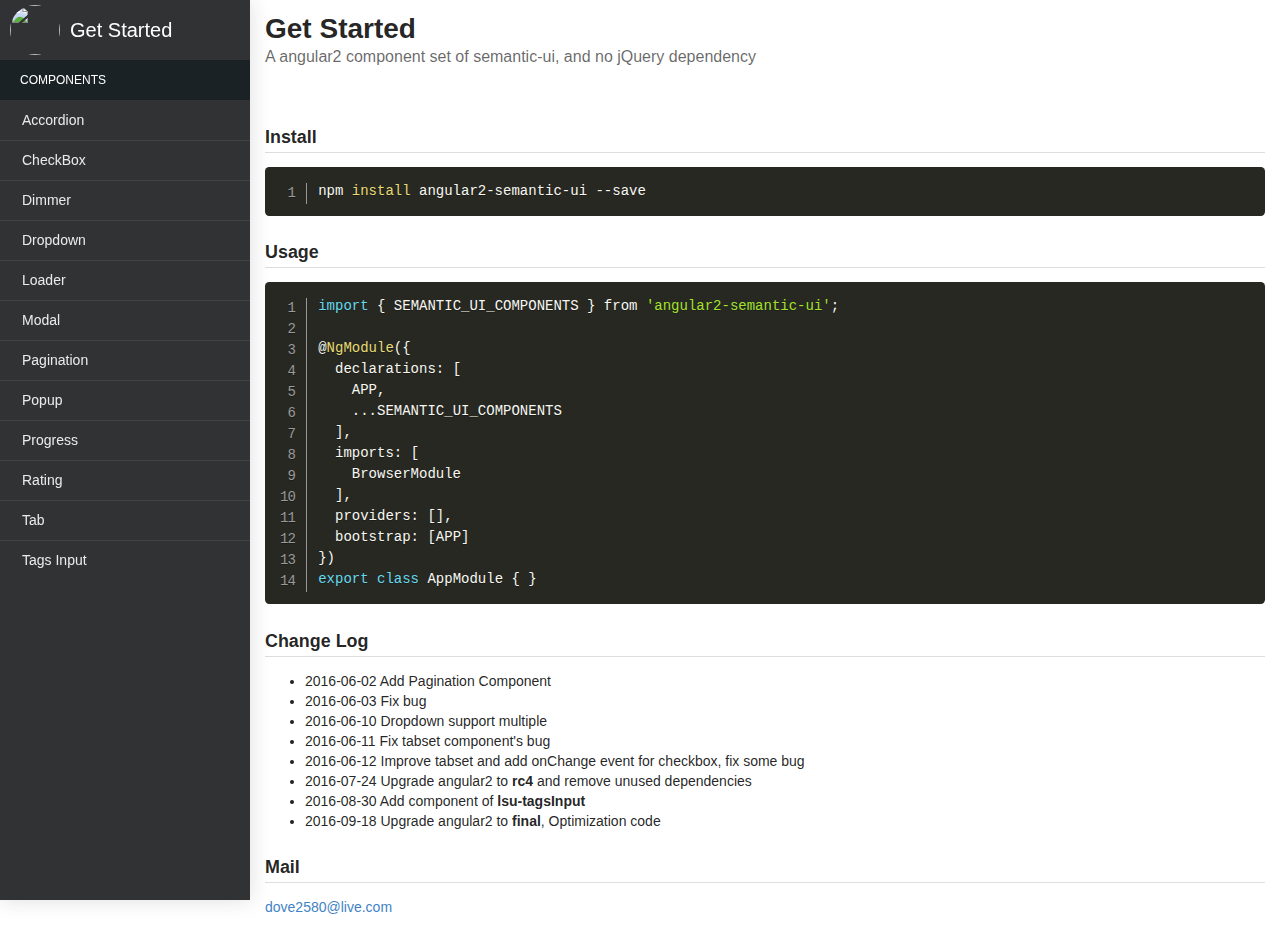
==== angular2-semantic-ui-demo/index.html @ 28d17dcb "improve" ====
<!DOCTYPE html>
<html>

<head>
  <title>Angular2 Semantic-ui Components Demo</title>
  <meta charset=UTF-8>
  <meta name=viewport content="width=device-width,initial-scale=1">
  <base href="/angular2-semantic-ui-demo/">
  <link href="/stylesheets/vendor.css" rel="stylesheet">
</head>

<body>
  <lsu-demo>
    <div class="ui segment" style=height:100%>
      <div class="ui active inverted dimmer">
        <div class="ui text large loader">Loading</div>
      </div>
    </div>
  </lsu-demo>
  <script type="text/javascript" src="/javascripts/polyfills.js"></script>
  <script type="text/javascript" src="/javascripts/vendor.js"></script>
  <script type="text/javascript" src="/javascripts/app.js"></script>
</body>

</html>
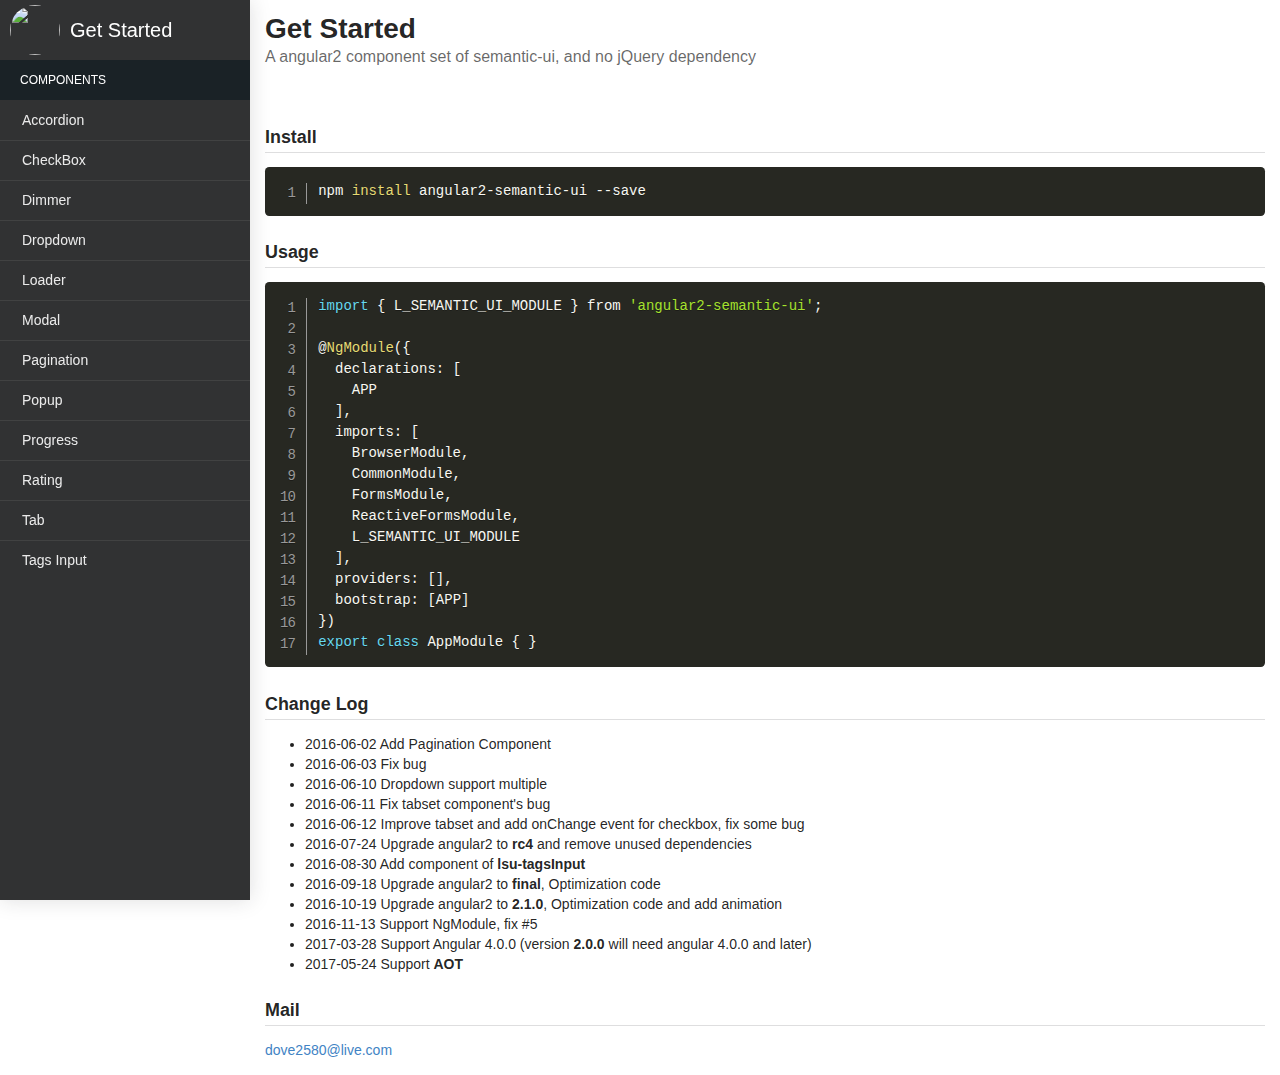
==== commit 39a7b1b1: "Improve blog site" ====
--- a/angular2-semantic-ui-demo/index.html
+++ b/angular2-semantic-ui-demo/index.html
@@ -6,7 +6,7 @@
   <meta charset=UTF-8>
   <meta name=viewport content="width=device-width,initial-scale=1">
   <base href="/angular2-semantic-ui-demo/">
-  <link href="/stylesheets/vendor.css" rel="stylesheet">
+  <link href="vendor.df4ca7ea40d51f47fa9c.css" rel="stylesheet">
 </head>
 
 <body>
@@ -17,9 +17,9 @@
       </div>
     </div>
   </lsu-demo>
-  <script type="text/javascript" src="/javascripts/polyfills.js"></script>
-  <script type="text/javascript" src="/javascripts/vendor.js"></script>
-  <script type="text/javascript" src="/javascripts/app.js"></script>
+  <script type="text/javascript" src="polyfills.df4ca7ea40d51f47fa9c.js"></script>
+  <script type="text/javascript" src="vendor.df4ca7ea40d51f47fa9c.js"></script>
+  <script type="text/javascript" src="app.c2a97d720e5f9ba59593.js"></script>
 </body>
 
 </html>--- a/angular2-semantic-ui-demo/vendor.df4ca7ea40d51f47fa9c.css
+++ b/angular2-semantic-ui-demo/vendor.df4ca7ea40d51f47fa9c.css
@@ -0,0 +1,180 @@
+ /*
+ * # Semantic UI - 2.1.7
+ * https://github.com/Semantic-Org/Semantic-UI
+ * http://www.semantic-ui.com/
+ *
+ * Copyright 2014 Contributors
+ * Released under the MIT license
+ * http://opensource.org/licenses/MIT
+ *
+ */
+*,:after,:before{box-sizing:inherit}html{box-sizing:border-box;font-family:sans-serif;-ms-text-size-adjust:100%;-webkit-text-size-adjust:100%;font-size:14px}input[type=text],input[type=email],input[type=search],input[type=password]{-webkit-appearance:none;-moz-appearance:none}article,aside,details,figcaption,figure,footer,header,hgroup,main,nav,section,summary{display:block}audio,canvas,progress,video{display:inline-block;vertical-align:baseline}audio:not([controls]){display:none;height:0}[hidden],template{display:none}a{background:0 0;color:#4183c4;text-decoration:none}a:active,a:hover{outline:0}abbr[title]{border-bottom:1px dotted}b,optgroup,strong{font-weight:700}dfn{font-style:italic}mark{background:#ff0;color:#000}small{font-size:80%}sub,sup{font-size:75%;line-height:0;position:relative;vertical-align:baseline}sup{top:-.5em}sub{bottom:-.25em}img{border:0}svg:not(:root){overflow:hidden}figure{margin:1em 40px}hr{box-sizing:content-box;height:0}pre,textarea{overflow:auto}code,kbd,pre,samp{font-family:monospace,monospace;font-size:1em}button,input,optgroup,select,textarea{color:inherit;font:inherit;margin:0}button{overflow:visible}button,select{text-transform:none}button,html input[type=button],input[type=reset],input[type=submit]{-webkit-appearance:button;cursor:pointer}button[disabled],html input[disabled]{cursor:default}button::-moz-focus-inner,input::-moz-focus-inner{border:0;padding:0}input{line-height:normal}input[type=checkbox],input[type=radio]{box-sizing:border-box;padding:0}input[type=number]::-webkit-inner-spin-button,input[type=number]::-webkit-outer-spin-button{height:auto}input[type=search]{-webkit-appearance:textfield;box-sizing:content-box}input[type=search]::-webkit-search-cancel-button,input[type=search]::-webkit-search-decoration{-webkit-appearance:none}fieldset{border:1px solid silver;margin:0 2px;padding:.35em .625em .75em}legend{border:0;padding:0}table{border-collapse:collapse;border-spacing:0}td,th{padding:0}body,html{height:100%}body{margin:0;padding:0;overflow-x:hidden;min-width:320px;background:#fff;font-family:Lato,'Helvetica Neue',Arial,Helvetica,sans-serif;font-size:14px;line-height:1.4285em;color:rgba(0,0,0,.87);font-smoothing:antialiased}h1,h2,h3,h4,h5{font-family:Lato,'Helvetica Neue',Arial,Helvetica,sans-serif;line-height:1.2857em;margin:calc(2rem - .14285em) 0 1rem;font-weight:700;padding:0}h1{min-height:1rem;font-size:2rem}h2{font-size:1.714rem}h3{font-size:1.28rem}h4{font-size:1.071rem}h5{font-size:1rem}h1:first-child,h2:first-child,h3:first-child,h4:first-child,h5:first-child,p:first-child{margin-top:0}h1:last-child,h2:last-child,h3:last-child,h4:last-child,h5:last-child,p:last-child{margin-bottom:0}p{margin:0 0 1em;line-height:1.4285em}a:hover{color:#1e70bf;text-decoration:none}::-webkit-selection{background-color:#cce2ff;color:rgba(0,0,0,.87)}::-moz-selection{background-color:#cce2ff;color:rgba(0,0,0,.87)}::selection{background-color:#cce2ff;color:rgba(0,0,0,.87)}input::-webkit-selection,textarea::-webkit-selection{background-color:rgba(100,100,100,.4);color:rgba(0,0,0,.87)}input::-moz-selection,textarea::-moz-selection{background-color:rgba(100,100,100,.4);color:rgba(0,0,0,.87)}input::selection,textarea::selection{background-color:rgba(100,100,100,.4);color:rgba(0,0,0,.87)}.ui.button{cursor:pointer;display:inline-block;min-height:1em;outline:0;border:none;vertical-align:baseline;background:#e0e1e2;color:rgba(0,0,0,.6);font-family:Lato,'Helvetica Neue',Arial,Helvetica,sans-serif;margin:0 .25em 0 0;padding:.78571429em 1.5em;text-transform:none;text-shadow:none;font-weight:700;line-height:1em;font-style:normal;text-align:center;text-decoration:none;border-radius:.28571429rem;box-shadow:0 0 0 1px transparent inset,0 0 0 0 rgba(34,36,38,.15) inset;-webkit-user-select:none;-moz-user-select:none;-ms-user-select:none;user-select:none;-webkit-transition:opacity .1s ease,background-color .1s ease,color .1s ease,box-shadow .1s ease,background .1s ease;transition:opacity .1s ease,background-color .1s ease,color .1s ease,box-shadow .1s ease,background .1s ease;will-change:'';-webkit-tap-highlight-color:transparent}.ui.button:hover{background-color:#cacbcd;background-image:none;box-shadow:0 0 0 1px transparent inset,0 0 0 0 rgba(34,36,38,.15) inset;color:rgba(0,0,0,.8)}.ui.button:hover .icon{opacity:.85}.ui.button:focus{background-color:#cacbcd;color:rgba(0,0,0,.8);background-image:''!important;box-shadow:''!important}.ui.button:focus .icon{opacity:.85}.ui.active.button:active,.ui.button:active{background-color:#babbbc;background-image:'';color:rgba(0,0,0,.9);box-shadow:0 0 0 1px transparent inset,none}.ui.active.button{background-color:#c0c1c2;background-image:none;box-shadow:0 0 0 1px transparent inset;color:rgba(0,0,0,.95)}.ui.active.button:hover{background-color:#c0c1c2;background-image:none;color:rgba(0,0,0,.95)}.ui.active.button:active{background-color:#c0c1c2;background-image:none}.ui.loading.loading.loading.loading.loading.loading.button{position:relative;cursor:default;text-shadow:none!important;color:transparent!important;opacity:1;pointer-events:auto;-webkit-transition:all 0s linear,opacity .1s ease;transition:all 0s linear,opacity .1s ease}.ui.loading.button:before{position:absolute;content:'';top:50%;left:50%;margin:-.64285714em 0 0 -.64285714em;width:1.28571429em;height:1.28571429em;border-radius:500rem;border:.2em solid rgba(0,0,0,.15)}.ui.loading.button:after{position:absolute;content:'';top:50%;left:50%;margin:-.64285714em 0 0 -.64285714em;width:1.28571429em;height:1.28571429em;-webkit-animation:button-spin .6s linear;animation:button-spin .6s linear;-webkit-animation-iteration-count:infinite;animation-iteration-count:infinite;border-radius:500rem;border-color:#fff transparent transparent;border-style:solid;border-width:.2em;box-shadow:0 0 0 1px transparent}.ui.labeled.icon.loading.button .icon{background-color:transparent;box-shadow:none}@-webkit-keyframes button-spin{from{-webkit-transform:rotate(0);transform:rotate(0)}to{-webkit-transform:rotate(360deg);transform:rotate(360deg)}}@keyframes button-spin{from{-webkit-transform:rotate(0);transform:rotate(0)}to{-webkit-transform:rotate(360deg);transform:rotate(360deg)}}.ui.basic.loading.button:not(.inverted):before{border-color:rgba(0,0,0,.1)}.ui.basic.loading.button:not(.inverted):after{border-top-color:#767676}.ui.button:disabled,.ui.buttons .disabled.button,.ui.disabled.active.button,.ui.disabled.button,.ui.disabled.button:hover{cursor:default;opacity:.45!important;background-image:none!important;box-shadow:none!important;pointer-events:none}.ui.basic.buttons .ui.disabled.button{border-color:rgba(34,36,38,.5)}.ui.animated.button{position:relative;overflow:hidden;padding-right:0!important;vertical-align:middle;z-index:1}.ui.animated.button .content{will-change:transform,opacity}.ui.animated.button .visible.content{position:relative;margin-right:1.5em;left:auto;right:0}.ui.animated.button .hidden.content{position:absolute;width:100%;top:50%;left:auto;right:-100%;margin-top:-.5em}.ui.animated.button .hidden.content,.ui.animated.button .visible.content{-webkit-transition:right .3s ease 0s;transition:right .3s ease 0s}.ui.animated.button:focus .visible.content,.ui.animated.button:hover .visible.content{left:auto;right:200%}.ui.animated.button:focus .hidden.content,.ui.animated.button:hover .hidden.content{left:auto;right:0}.ui.vertical.animated.button .hidden.content,.ui.vertical.animated.button .visible.content{-webkit-transition:top .3s ease,-webkit-transform .3s ease;transition:top .3s ease,transform .3s ease}.ui.vertical.animated.button .visible.content{-webkit-transform:translateY(0);-ms-transform:translateY(0);transform:translateY(0);right:auto}.ui.vertical.animated.button .hidden.content{top:-50%;left:0;right:auto}.ui.vertical.animated.button:focus .visible.content,.ui.vertical.animated.button:hover .visible.content{-webkit-transform:translateY(200%);-ms-transform:translateY(200%);transform:translateY(200%);right:auto}.ui.vertical.animated.button:focus .hidden.content,.ui.vertical.animated.button:hover .hidden.content{top:50%;right:auto}.ui.fade.animated.button .hidden.content,.ui.fade.animated.button .visible.content{-webkit-transition:opacity .3s ease,-webkit-transform .3s ease;transition:opacity .3s ease,transform .3s ease}.ui.fade.animated.button .visible.content{left:auto;right:auto;opacity:1;-webkit-transform:scale(1);-ms-transform:scale(1);transform:scale(1)}.ui.fade.animated.button .hidden.content{opacity:0;left:0;right:auto;-webkit-transform:scale(1.5);-ms-transform:scale(1.5);transform:scale(1.5)}.ui.fade.animated.button:focus .visible.content,.ui.fade.animated.button:hover .visible.content{left:auto;right:auto;opacity:0;-webkit-transform:scale(.75);-ms-transform:scale(.75);transform:scale(.75)}.ui.fade.animated.button:focus .hidden.content,.ui.fade.animated.button:hover .hidden.content{left:0;right:auto;opacity:1;-webkit-transform:scale(1);-ms-transform:scale(1);transform:scale(1)}.ui.inverted.button{box-shadow:0 0 0 2px #fff inset!important;background:0 0;color:#fff;text-shadow:none!important}.ui.inverted.buttons .button{margin:0 0 0 -2px}.ui.inverted.buttons .button:first-child{margin-left:0}.ui.inverted.vertical.buttons .button{margin:0 0 -2px}.ui.inverted.vertical.buttons .button:first-child{margin-top:0}.ui.inverted.button.active,.ui.inverted.button:focus,.ui.inverted.button:hover{background:#fff;box-shadow:0 0 0 2px #fff inset!important;color:rgba(0,0,0,.8)}.ui.inverted.button.active:focus{background:#dcddde;box-shadow:0 0 0 2px #dcddde inset!important;color:rgba(0,0,0,.8)}.ui.labeled.button:not(.icon){display:-webkit-inline-box;display:-webkit-inline-flex;display:-ms-inline-flexbox;display:inline-flex;-webkit-box-orient:horizontal;-webkit-box-direction:normal;-webkit-flex-direction:row;-ms-flex-direction:row;flex-direction:row;background:0 0!important;padding:0!important;border:none!important;box-shadow:none!important}.ui.labeled.button>.button{margin:0}.ui.labeled.button>.label{display:-webkit-box;display:-webkit-flex;display:-ms-flexbox;display:flex;-webkit-box-align:center;-webkit-align-items:center;-ms-flex-align:center;align-items:center;margin:0 0 0 -1px!important;padding:'';font-size:1em;border-color:rgba(34,36,38,.15)}.ui.labeled.button>.tag.label:before{width:1.85em;height:1.85em}.ui.labeled.button:not([class*="left labeled"])>.button{border-top-right-radius:0;border-bottom-right-radius:0}.ui.labeled.button:not([class*="left labeled"])>.label,.ui[class*="left labeled"].button>.button{border-top-left-radius:0;border-bottom-left-radius:0}.ui[class*="left labeled"].button>.label{border-top-right-radius:0;border-bottom-right-radius:0}.ui.facebook.button{background-color:#3b5998;color:#fff;text-shadow:none;background-image:none;box-shadow:0 0 0 0 rgba(34,36,38,.15) inset}.ui.facebook.button:hover{background-color:#304d8a;color:#fff;text-shadow:none}.ui.facebook.button:active{background-color:#2d4373;color:#fff;text-shadow:none}.ui.twitter.button{background-color:#0084b4;color:#fff;text-shadow:none;background-image:none;box-shadow:0 0 0 0 rgba(34,36,38,.15) inset}.ui.twitter.button:hover{background-color:#00719b;color:#fff;text-shadow:none}.ui.twitter.button:active{background-color:#005f81;color:#fff;text-shadow:none}.ui.google.plus.button{background-color:#dc4a38;color:#fff;text-shadow:none;background-image:none;box-shadow:0 0 0 0 rgba(34,36,38,.15) inset}.ui.google.plus.button:hover{background-color:#de321d;color:#fff;text-shadow:none}.ui.google.plus.button:active{background-color:#bf3322;color:#fff;text-shadow:none}.ui.linkedin.button{background-color:#1f88be;color:#fff;text-shadow:none}.ui.linkedin.button:hover{background-color:#147baf;color:#fff;text-shadow:none}.ui.linkedin.button:active{background-color:#186992;color:#fff;text-shadow:none}.ui.youtube.button{background-color:#cc181e;color:#fff;text-shadow:none;background-image:none;box-shadow:0 0 0 0 rgba(34,36,38,.15) inset}.ui.youtube.button:hover{background-color:#bd0d13;color:#fff;text-shadow:none}.ui.youtube.button:active{background-color:#9e1317;color:#fff;text-shadow:none}.ui.instagram.button{background-color:#49769c;color:#fff;text-shadow:none;background-image:none;box-shadow:0 0 0 0 rgba(34,36,38,.15) inset}.ui.instagram.button:hover{background-color:#3d698e;color:#fff;text-shadow:none}.ui.instagram.button:active{background-color:#395c79;color:#fff;text-shadow:none}.ui.pinterest.button{background-color:#00aced;color:#fff;text-shadow:none;background-image:none;box-shadow:0 0 0 0 rgba(34,36,38,.15) inset}.ui.pinterest.button:hover{background-color:#0099d4;color:#fff;text-shadow:none}.ui.pinterest.button:active{background-color:#0087ba;color:#fff;text-shadow:none}.ui.vk.button{background-color:#4D7198;color:#fff;background-image:none;box-shadow:0 0 0 0 rgba(34,36,38,.15) inset}.ui.vk.button:hover{background-color:#41648a;color:#fff}.ui.vk.button:active{background-color:#3c5876;color:#fff}.ui.button>.icon:not(.button){height:.85714286em;opacity:.8;margin:0 .42857143em 0 -.21428571em;-webkit-transition:opacity .1s ease;transition:opacity .1s ease;vertical-align:'';color:''}.ui.button>.right.icon:not(.button){margin:0 -.21428571em 0 .42857143em}.ui[class*="left floated"].button,.ui[class*="left floated"].buttons{float:left;margin-left:0;margin-right:.25em}.ui[class*="right floated"].button,.ui[class*="right floated"].buttons{float:right;margin-right:0;margin-left:.25em}.ui.compact.button,.ui.compact.buttons .button{padding:.58928571em 1.125em}.ui.compact.icon.button,.ui.compact.icon.buttons .button{padding:.58928571em}.ui.compact.labeled.icon.button,.ui.compact.labeled.icon.buttons .button{padding:.58928571em 3.69642857em}.ui.mini.button,.ui.mini.buttons .button,.ui.mini.buttons .or{font-size:.71428571rem}.ui.tiny.button,.ui.tiny.buttons .button,.ui.tiny.buttons .or{font-size:.85714286rem}.ui.small.button,.ui.small.buttons .button,.ui.small.buttons .or{font-size:.92857143rem}.ui.button,.ui.buttons .button,.ui.buttons .or{font-size:1rem}.ui.large.button,.ui.large.buttons .button,.ui.large.buttons .or{font-size:1.14285714rem}.ui.big.button,.ui.big.buttons .button,.ui.big.buttons .or{font-size:1.28571429rem}.ui.huge.button,.ui.huge.buttons .button,.ui.huge.buttons .or{font-size:1.42857143rem}.ui.massive.button,.ui.massive.buttons .button,.ui.massive.buttons .or{font-size:1.71428571rem}.ui.icon.button,.ui.icon.buttons .button{padding:.78571429em}.ui.icon.button>.icon,.ui.icon.buttons .button>.icon{opacity:.9;margin:0;vertical-align:top}.ui.basic.button,.ui.basic.buttons .button{background:0 0!important;color:rgba(0,0,0,.6)!important;font-weight:400;border-radius:.28571429rem;text-transform:none;text-shadow:none!important;box-shadow:0 0 0 1px rgba(34,36,38,.15) inset}.ui.basic.buttons{box-shadow:none;border:1px solid rgba(34,36,38,.15);border-radius:.28571429rem}.ui.basic.button:focus,.ui.basic.button:hover,.ui.basic.buttons .button:focus,.ui.basic.buttons .button:hover{background:#fff!important;color:rgba(0,0,0,.8)!important;box-shadow:0 0 0 1px rgba(34,36,38,.35) inset,0 0 0 0 rgba(34,36,38,.15) inset}.ui.basic.button:active,.ui.basic.buttons .button:active{background:#f8f8f8!important;color:rgba(0,0,0,.9)!important;box-shadow:0 0 0 1px rgba(0,0,0,.15) inset,0 1px 4px 0 rgba(34,36,38,.15) inset}.ui.basic.active.button,.ui.basic.buttons .active.button{background:rgba(0,0,0,.05)!important;box-shadow:''!important;color:rgba(0,0,0,.95)}.ui.basic.active.button:hover,.ui.basic.buttons .active.button:hover{background-color:rgba(0,0,0,.05)}.ui.basic.buttons .button:hover{box-shadow:0 0 0 1px rgba(34,36,38,.35) inset,0 0 0 0 rgba(34,36,38,.15) inset inset}.ui.basic.buttons .button:active{box-shadow:0 0 0 1px rgba(0,0,0,.15) inset,0 1px 4px 0 rgba(34,36,38,.15) inset inset}.ui.basic.buttons .active.button{box-shadow:rgba(34,36,38,.35) inset}.ui.basic.inverted.button,.ui.basic.inverted.buttons .button{background-color:transparent!important;color:#f9fafb!important;box-shadow:0 0 0 2px rgba(255,255,255,.5) inset!important}.ui.basic.inverted.button:focus,.ui.basic.inverted.button:hover,.ui.basic.inverted.buttons .button:focus,.ui.basic.inverted.buttons .button:hover{color:#fff!important;box-shadow:0 0 0 2px #fff inset!important}.ui.basic.inverted.button:active,.ui.basic.inverted.buttons .button:active{background-color:rgba(255,255,255,.08)!important;color:#fff!important;box-shadow:0 0 0 2px rgba(255,255,255,.9) inset!important}.ui.basic.inverted.active.button,.ui.basic.inverted.buttons .active.button{background-color:rgba(255,255,255,.08);color:#fff;text-shadow:none;box-shadow:0 0 0 2px rgba(255,255,255,.7) inset}.ui.basic.inverted.active.button:hover,.ui.basic.inverted.buttons .active.button:hover{background-color:rgba(255,255,255,.15);box-shadow:0 0 0 2px #fff inset!important}.ui.basic.buttons .button{border-radius:0;border-left:1px solid rgba(34,36,38,.15);box-shadow:none}.ui.basic.vertical.buttons .button{border-left:none;border-left-width:0;border-top:1px solid rgba(34,36,38,.15)}.ui.basic.vertical.buttons .button:first-child{border-top-width:0}.ui.labeled.icon.button,.ui.labeled.icon.buttons .button{position:relative;padding-left:4.07142857em!important;padding-right:1.5em!important}.ui.labeled.icon.button>.icon,.ui.labeled.icon.buttons>.button>.icon{position:absolute;height:100%;line-height:1;border-radius:0;border-top-left-radius:inherit;border-bottom-left-radius:inherit;text-align:center;margin:0;width:2.57142857em;background-color:rgba(0,0,0,.05);color:'';box-shadow:-1px 0 0 0 transparent inset;top:0;left:0}.ui[class*="right labeled"].icon.button{padding-right:4.07142857em!important;padding-left:1.5em!important}.ui[class*="right labeled"].icon.button>.icon{left:auto;right:0;border-radius:0;border-top-right-radius:inherit;border-bottom-right-radius:inherit;box-shadow:1px 0 0 0 transparent inset}.ui.labeled.icon.button>.icon:after,.ui.labeled.icon.button>.icon:before,.ui.labeled.icon.buttons>.button>.icon:after,.ui.labeled.icon.buttons>.button>.icon:before{display:block;position:absolute;width:100%;top:50%;text-align:center;-webkit-transform:translateY(-50%);-ms-transform:translateY(-50%);transform:translateY(-50%)}.ui.labeled.icon.buttons .button>.icon{border-radius:0}.ui.labeled.icon.buttons .button:first-child>.icon{border-top-left-radius:.28571429rem;border-bottom-left-radius:.28571429rem}.ui.labeled.icon.buttons .button:last-child>.icon{border-top-right-radius:.28571429rem;border-bottom-right-radius:.28571429rem}.ui.vertical.labeled.icon.buttons .button:first-child>.icon{border-radius:.28571429rem 0 0}.ui.vertical.labeled.icon.buttons .button:last-child>.icon{border-radius:0 0 0 .28571429rem}.ui.fluid[class*="left labeled"].icon.button,.ui.fluid[class*="right labeled"].icon.button{padding-left:1.5em!important;padding-right:1.5em!important}.ui.button.toggle.active,.ui.buttons .button.toggle.active,.ui.toggle.buttons .active.button{background-color:#21ba45!important;box-shadow:none!important;text-shadow:none;color:#fff!important}.ui.button.toggle.active:hover{background-color:#16ab39!important;text-shadow:none;color:#fff!important}.ui.circular.button{border-radius:10em}.ui.circular.button>.icon{width:1em;vertical-align:baseline}.ui.buttons .or{position:relative;width:.3em;height:2.57142857em;z-index:3}.ui.buttons .or:before{position:absolute;text-align:center;border-radius:500rem;content:'or';top:50%;left:50%;background-color:#fff;text-shadow:none;margin-top:-.89285714em;margin-left:-.89285714em;width:1.78571429em;height:1.78571429em;line-height:1.78571429em;color:rgba(0,0,0,.4);font-style:normal;font-weight:700;box-shadow:0 0 0 1px transparent inset}.ui.buttons .or[data-text]:before{content:attr(data-text)}.ui.fluid.buttons .or{width:0!important}.ui.fluid.buttons .or:after{display:none}.ui.attached.button{position:relative;display:block;margin:0;border-radius:0;box-shadow:0 0 0 1px rgba(34,36,38,.15)!important}.ui.attached.top.button{border-radius:.28571429rem .28571429rem 0 0}.ui.attached.bottom.button{border-radius:0 0 .28571429rem .28571429rem}.ui.left.attached.button{display:inline-block;border-left:none;text-align:right;padding-right:.75em;border-radius:.28571429rem 0 0 .28571429rem}.ui.right.attached.button{display:inline-block;text-align:left;padding-left:.75em;border-radius:0 .28571429rem .28571429rem 0}.ui.attached.buttons{position:relative;display:-webkit-box;display:-webkit-flex;display:-ms-flexbox;display:flex;border-radius:0;width:auto!important;z-index:2;margin-left:-1px;margin-right:-1px}.ui.attached.buttons .button{margin:0}.ui.attached.buttons .button:first-child,.ui.attached.buttons .button:last-child{border-radius:0}.ui[class*="top attached"].buttons{margin-bottom:-1px;border-radius:.28571429rem .28571429rem 0 0}.ui[class*="top attached"].buttons .button:first-child{border-radius:.28571429rem 0 0}.ui[class*="top attached"].buttons .button:last-child{border-radius:0 .28571429rem 0 0}.ui[class*="bottom attached"].buttons{margin-top:-1px;border-radius:0 0 .28571429rem .28571429rem}.ui[class*="bottom attached"].buttons .button:first-child{border-radius:0 0 0 .28571429rem}.ui[class*="bottom attached"].buttons .button:last-child{border-radius:0 0 .28571429rem}.ui[class*="left attached"].buttons{display:-webkit-inline-box;display:-webkit-inline-flex;display:-ms-inline-flexbox;display:inline-flex;margin-right:0;margin-left:-1px;border-radius:0 .28571429rem .28571429rem 0}.ui[class*="left attached"].buttons .button:first-child{margin-left:-1px;border-radius:0 .28571429rem 0 0}.ui[class*="left attached"].buttons .button:last-child{margin-left:-1px;border-radius:0 0 .28571429rem}.ui[class*="right attached"].buttons{display:-webkit-inline-box;display:-webkit-inline-flex;display:-ms-inline-flexbox;display:inline-flex;margin-left:0;margin-right:-1px;border-radius:.28571429rem 0 0 .28571429rem}.ui[class*="right attached"].buttons .button:first-child{margin-left:-1px;border-radius:.28571429rem 0 0}.ui[class*="right attached"].buttons .button:last-child{margin-left:-1px;border-radius:0 0 0 .28571429rem}.ui.fluid.button,.ui.fluid.buttons{width:100%}.ui.fluid.button{display:block}.ui.two.buttons{width:100%}.ui.two.buttons>.button{width:50%}.ui.three.buttons{width:100%}.ui.three.buttons>.button{width:33.333%}.ui.four.buttons{width:100%}.ui.four.buttons>.button{width:25%}.ui.five.buttons{width:100%}.ui.five.buttons>.button{width:20%}.ui.six.buttons{width:100%}.ui.six.buttons>.button{width:16.666%}.ui.seven.buttons{width:100%}.ui.seven.buttons>.button{width:14.285%}.ui.eight.buttons{width:100%}.ui.eight.buttons>.button{width:12.5%}.ui.nine.buttons{width:100%}.ui.nine.buttons>.button{width:11.11%}.ui.ten.buttons{width:100%}.ui.ten.buttons>.button{width:10%}.ui.eleven.buttons{width:100%}.ui.eleven.buttons>.button{width:9.09%}.ui.twelve.buttons{width:100%}.ui.twelve.buttons>.button{width:8.3333%}.ui.fluid.vertical.buttons,.ui.fluid.vertical.buttons>.button{display:-webkit-box;display:-webkit-flex;display:-ms-flexbox;display:flex;width:auto}.ui.two.vertical.buttons>.button{height:50%}.ui.three.vertical.buttons>.button{height:33.333%}.ui.four.vertical.buttons>.button{height:25%}.ui.five.vertical.buttons>.button{height:20%}.ui.six.vertical.buttons>.button{height:16.666%}.ui.seven.vertical.buttons>.button{height:14.285%}.ui.eight.vertical.buttons>.button{height:12.5%}.ui.nine.vertical.buttons>.button{height:11.11%}.ui.ten.vertical.buttons>.button{height:10%}.ui.eleven.vertical.buttons>.button{height:9.09%}.ui.twelve.vertical.buttons>.button{height:8.3333%}.ui.black.button,.ui.black.buttons .button{background-color:#1b1c1d;color:#fff;text-shadow:none;background-image:none}.ui.black.button{box-shadow:0 0 0 0 rgba(34,36,38,.15) inset}.ui.black.button:hover,.ui.black.buttons .button:hover{background-color:#27292a;color:#fff;text-shadow:none}.ui.black.button:focus,.ui.black.buttons .button:focus{background-color:#2f3032;color:#fff;text-shadow:none}.ui.black.button:active,.ui.black.buttons .button:active{background-color:#343637;color:#fff;text-shadow:none}.ui.black.active.button,.ui.black.button .active.button:active,.ui.black.buttons .active.button,.ui.black.buttons .active.button:active{background-color:#0f0f10;color:#fff;text-shadow:none}.ui.basic.black.button,.ui.basic.black.buttons .button{box-shadow:0 0 0 1px #1b1c1d inset!important;color:#1b1c1d!important}.ui.basic.black.button:hover,.ui.basic.black.buttons .button:hover{background:0 0!important;box-shadow:0 0 0 1px #27292a inset!important;color:#27292a!important}.ui.basic.black.button:focus,.ui.basic.black.buttons .button:focus{background:0 0!important;box-shadow:0 0 0 1px #2f3032 inset!important;color:#27292a!important}.ui.basic.black.active.button,.ui.basic.black.buttons .active.button{background:0 0!important;box-shadow:0 0 0 1px #0f0f10 inset!important;color:#343637!important}.ui.basic.black.button:active,.ui.basic.black.buttons .button:active{box-shadow:0 0 0 1px #343637 inset!important;color:#343637!important}.ui.buttons:not(.vertical)>.basic.black.button:not(:first-child){margin-left:-1px}.ui.inverted.black.button,.ui.inverted.black.buttons .button{background-color:transparent;box-shadow:0 0 0 2px #d4d4d5 inset!important;color:#fff}.ui.inverted.black.button.active,.ui.inverted.black.button:active,.ui.inverted.black.button:focus,.ui.inverted.black.button:hover,.ui.inverted.black.buttons .button.active,.ui.inverted.black.buttons .button:active,.ui.inverted.black.buttons .button:focus,.ui.inverted.black.buttons .button:hover{box-shadow:none!important;color:#fff}.ui.inverted.black.active.button,.ui.inverted.black.button:active,.ui.inverted.black.button:focus,.ui.inverted.black.button:hover,.ui.inverted.black.buttons .active.button,.ui.inverted.black.buttons .button:active,.ui.inverted.black.buttons .button:focus,.ui.inverted.black.buttons .button:hover{background-color:#000}.ui.inverted.black.basic.button,.ui.inverted.black.basic.buttons .button,.ui.inverted.black.buttons .basic.button{background-color:transparent;box-shadow:0 0 0 2px rgba(255,255,255,.5) inset!important;color:#fff!important}.ui.inverted.black.basic.button:hover,.ui.inverted.black.basic.buttons .button:hover,.ui.inverted.black.buttons .basic.button:hover{box-shadow:0 0 0 2px #000 inset!important;color:#fff!important}.ui.inverted.black.basic.button:focus,.ui.inverted.black.basic.buttons .button:focus{box-shadow:0 0 0 2px #000 inset!important;color:#545454!important}.ui.inverted.black.basic.active.button,.ui.inverted.black.basic.button:active,.ui.inverted.black.basic.buttons .active.button,.ui.inverted.black.basic.buttons .button:active,.ui.inverted.black.buttons .basic.active.button,.ui.inverted.black.buttons .basic.button:active{box-shadow:0 0 0 2px #000 inset!important;color:#fff!important}.ui.grey.button,.ui.grey.buttons .button{background-color:#767676;color:#fff;text-shadow:none;background-image:none}.ui.grey.button{box-shadow:0 0 0 0 rgba(34,36,38,.15) inset}.ui.grey.button:hover,.ui.grey.buttons .button:hover{background-color:#838383;color:#fff;text-shadow:none}.ui.grey.button:focus,.ui.grey.buttons .button:focus{background-color:#8a8a8a;color:#fff;text-shadow:none}.ui.grey.button:active,.ui.grey.buttons .button:active{background-color:#909090;color:#fff;text-shadow:none}.ui.grey.active.button,.ui.grey.button .active.button:active,.ui.grey.buttons .active.button,.ui.grey.buttons .active.button:active{background-color:#696969;color:#fff;text-shadow:none}.ui.basic.grey.button,.ui.basic.grey.buttons .button{box-shadow:0 0 0 1px #767676 inset!important;color:#767676!important}.ui.basic.grey.button:hover,.ui.basic.grey.buttons .button:hover{background:0 0!important;box-shadow:0 0 0 1px #838383 inset!important;color:#838383!important}.ui.basic.grey.button:focus,.ui.basic.grey.buttons .button:focus{background:0 0!important;box-shadow:0 0 0 1px #8a8a8a inset!important;color:#838383!important}.ui.basic.grey.active.button,.ui.basic.grey.buttons .active.button{background:0 0!important;box-shadow:0 0 0 1px #696969 inset!important;color:#909090!important}.ui.basic.grey.button:active,.ui.basic.grey.buttons .button:active{box-shadow:0 0 0 1px #909090 inset!important;color:#909090!important}.ui.buttons:not(.vertical)>.basic.grey.button:not(:first-child){margin-left:-1px}.ui.inverted.grey.button,.ui.inverted.grey.buttons .button{background-color:transparent;box-shadow:0 0 0 2px #d4d4d5 inset!important;color:#fff}.ui.inverted.grey.button.active,.ui.inverted.grey.button:active,.ui.inverted.grey.button:focus,.ui.inverted.grey.button:hover,.ui.inverted.grey.buttons .button.active,.ui.inverted.grey.buttons .button:active,.ui.inverted.grey.buttons .button:focus,.ui.inverted.grey.buttons .button:hover{box-shadow:none!important;color:rgba(0,0,0,.6)}.ui.inverted.grey.button:hover,.ui.inverted.grey.buttons .button:hover{background-color:#cfd0d2}.ui.inverted.grey.button:focus,.ui.inverted.grey.buttons .button:focus{background-color:#c7c9cb}.ui.inverted.grey.active.button,.ui.inverted.grey.buttons .active.button{background-color:#cfd0d2}.ui.inverted.grey.button:active,.ui.inverted.grey.buttons .button:active{background-color:#c2c4c5}.ui.inverted.grey.basic.button,.ui.inverted.grey.basic.buttons .button,.ui.inverted.grey.buttons .basic.button{background-color:transparent;box-shadow:0 0 0 2px rgba(255,255,255,.5) inset!important;color:#fff!important}.ui.inverted.grey.basic.button:hover,.ui.inverted.grey.basic.buttons .button:hover,.ui.inverted.grey.buttons .basic.button:hover{box-shadow:0 0 0 2px #cfd0d2 inset!important;color:#fff!important}.ui.inverted.grey.basic.button:focus,.ui.inverted.grey.basic.buttons .button:focus{box-shadow:0 0 0 2px #c7c9cb inset!important;color:#dcddde!important}.ui.inverted.grey.basic.active.button,.ui.inverted.grey.basic.buttons .active.button,.ui.inverted.grey.buttons .basic.active.button{box-shadow:0 0 0 2px #cfd0d2 inset!important;color:#fff!important}.ui.inverted.grey.basic.button:active,.ui.inverted.grey.basic.buttons .button:active,.ui.inverted.grey.buttons .basic.button:active{box-shadow:0 0 0 2px #c2c4c5 inset!important;color:#fff!important}.ui.brown.button,.ui.brown.buttons .button{background-color:#a5673f;color:#fff;text-shadow:none;background-image:none}.ui.brown.button{box-shadow:0 0 0 0 rgba(34,36,38,.15) inset}.ui.brown.button:hover,.ui.brown.buttons .button:hover{background-color:#975b33;color:#fff;text-shadow:none}.ui.brown.button:focus,.ui.brown.buttons .button:focus{background-color:#90532b;color:#fff;text-shadow:none}.ui.brown.button:active,.ui.brown.buttons .button:active{background-color:#805031;color:#fff;text-shadow:none}.ui.brown.active.button,.ui.brown.button .active.button:active,.ui.brown.buttons .active.button,.ui.brown.buttons .active.button:active{background-color:#995a31;color:#fff;text-shadow:none}.ui.basic.brown.button,.ui.basic.brown.buttons .button{box-shadow:0 0 0 1px #a5673f inset!important;color:#a5673f!important}.ui.basic.brown.button:hover,.ui.basic.brown.buttons .button:hover{background:0 0!important;box-shadow:0 0 0 1px #975b33 inset!important;color:#975b33!important}.ui.basic.brown.button:focus,.ui.basic.brown.buttons .button:focus{background:0 0!important;box-shadow:0 0 0 1px #90532b inset!important;color:#975b33!important}.ui.basic.brown.active.button,.ui.basic.brown.buttons .active.button{background:0 0!important;box-shadow:0 0 0 1px #995a31 inset!important;color:#805031!important}.ui.basic.brown.button:active,.ui.basic.brown.buttons .button:active{box-shadow:0 0 0 1px #805031 inset!important;color:#805031!important}.ui.buttons:not(.vertical)>.basic.brown.button:not(:first-child){margin-left:-1px}.ui.inverted.brown.button,.ui.inverted.brown.buttons .button{background-color:transparent;box-shadow:0 0 0 2px #d67c1c inset!important;color:#d67c1c}.ui.inverted.brown.button.active,.ui.inverted.brown.button:active,.ui.inverted.brown.button:focus,.ui.inverted.brown.button:hover,.ui.inverted.brown.buttons .button.active,.ui.inverted.brown.buttons .button:active,.ui.inverted.brown.buttons .button:focus,.ui.inverted.brown.buttons .button:hover{box-shadow:none!important;color:#fff}.ui.inverted.brown.button:hover,.ui.inverted.brown.buttons .button:hover{background-color:#c86f11}.ui.inverted.brown.button:focus,.ui.inverted.brown.buttons .button:focus{background-color:#c16808}.ui.inverted.brown.active.button,.ui.inverted.brown.buttons .active.button{background-color:#cc6f0d}.ui.inverted.brown.button:active,.ui.inverted.brown.buttons .button:active{background-color:#a96216}.ui.inverted.brown.basic.button,.ui.inverted.brown.basic.buttons .button,.ui.inverted.brown.buttons .basic.button{background-color:transparent;box-shadow:0 0 0 2px rgba(255,255,255,.5) inset!important;color:#fff!important}.ui.inverted.brown.basic.button:hover,.ui.inverted.brown.basic.buttons .button:hover,.ui.inverted.brown.buttons .basic.button:hover{box-shadow:0 0 0 2px #c86f11 inset!important;color:#d67c1c!important}.ui.inverted.brown.basic.button:focus,.ui.inverted.brown.basic.buttons .button:focus{box-shadow:0 0 0 2px #c16808 inset!important;color:#d67c1c!important}.ui.inverted.brown.basic.active.button,.ui.inverted.brown.basic.buttons .active.button,.ui.inverted.brown.buttons .basic.active.button{box-shadow:0 0 0 2px #cc6f0d inset!important;color:#d67c1c!important}.ui.inverted.brown.basic.button:active,.ui.inverted.brown.basic.buttons .button:active,.ui.inverted.brown.buttons .basic.button:active{box-shadow:0 0 0 2px #a96216 inset!important;color:#d67c1c!important}.ui.blue.button,.ui.blue.buttons .button{background-color:#2185d0;color:#fff;text-shadow:none;background-image:none}.ui.blue.button{box-shadow:0 0 0 0 rgba(34,36,38,.15) inset}.ui.blue.button:hover,.ui.blue.buttons .button:hover{background-color:#1678c2;color:#fff;text-shadow:none}.ui.blue.button:focus,.ui.blue.buttons .button:focus{background-color:#0d71bb;color:#fff;text-shadow:none}.ui.blue.button:active,.ui.blue.buttons .button:active{background-color:#1a69a4;color:#fff;text-shadow:none}.ui.blue.active.button,.ui.blue.button .active.button:active,.ui.blue.buttons .active.button,.ui.blue.buttons .active.button:active{background-color:#1279c6;color:#fff;text-shadow:none}.ui.basic.blue.button,.ui.basic.blue.buttons .button{box-shadow:0 0 0 1px #2185d0 inset!important;color:#2185d0!important}.ui.basic.blue.button:hover,.ui.basic.blue.buttons .button:hover{background:0 0!important;box-shadow:0 0 0 1px #1678c2 inset!important;color:#1678c2!important}.ui.basic.blue.button:focus,.ui.basic.blue.buttons .button:focus{background:0 0!important;box-shadow:0 0 0 1px #0d71bb inset!important;color:#1678c2!important}.ui.basic.blue.active.button,.ui.basic.blue.buttons .active.button{background:0 0!important;box-shadow:0 0 0 1px #1279c6 inset!important;color:#1a69a4!important}.ui.basic.blue.button:active,.ui.basic.blue.buttons .button:active{box-shadow:0 0 0 1px #1a69a4 inset!important;color:#1a69a4!important}.ui.buttons:not(.vertical)>.basic.blue.button:not(:first-child){margin-left:-1px}.ui.inverted.blue.button,.ui.inverted.blue.buttons .button{background-color:transparent;box-shadow:0 0 0 2px #54c8ff inset!important;color:#54c8ff}.ui.inverted.blue.button.active,.ui.inverted.blue.button:active,.ui.inverted.blue.button:focus,.ui.inverted.blue.button:hover,.ui.inverted.blue.buttons .button.active,.ui.inverted.blue.buttons .button:active,.ui.inverted.blue.buttons .button:focus,.ui.inverted.blue.buttons .button:hover{box-shadow:none!important;color:#fff}.ui.inverted.blue.button:hover,.ui.inverted.blue.buttons .button:hover{background-color:#3ac0ff}.ui.inverted.blue.button:focus,.ui.inverted.blue.buttons .button:focus{background-color:#2bbbff}.ui.inverted.blue.active.button,.ui.inverted.blue.buttons .active.button{background-color:#3ac0ff}.ui.inverted.blue.button:active,.ui.inverted.blue.buttons .button:active{background-color:#21b8ff}.ui.inverted.blue.basic.button,.ui.inverted.blue.basic.buttons .button,.ui.inverted.blue.buttons .basic.button{background-color:transparent;box-shadow:0 0 0 2px rgba(255,255,255,.5) inset!important;color:#fff!important}.ui.inverted.blue.basic.button:hover,.ui.inverted.blue.basic.buttons .button:hover,.ui.inverted.blue.buttons .basic.button:hover{box-shadow:0 0 0 2px #3ac0ff inset!important;color:#54c8ff!important}.ui.inverted.blue.basic.button:focus,.ui.inverted.blue.basic.buttons .button:focus{box-shadow:0 0 0 2px #2bbbff inset!important;color:#54c8ff!important}.ui.inverted.blue.basic.active.button,.ui.inverted.blue.basic.buttons .active.button,.ui.inverted.blue.buttons .basic.active.button{box-shadow:0 0 0 2px #3ac0ff inset!important;color:#54c8ff!important}.ui.inverted.blue.basic.button:active,.ui.inverted.blue.basic.buttons .button:active,.ui.inverted.blue.buttons .basic.button:active{box-shadow:0 0 0 2px #21b8ff inset!important;color:#54c8ff!important}.ui.green.button,.ui.green.buttons .button{background-color:#21ba45;color:#fff;text-shadow:none;background-image:none}.ui.green.button{box-shadow:0 0 0 0 rgba(34,36,38,.15) inset}.ui.green.button:hover,.ui.green.buttons .button:hover{background-color:#16ab39;color:#fff;text-shadow:none}.ui.green.button:focus,.ui.green.buttons .button:focus{background-color:#0ea432;color:#fff;text-shadow:none}.ui.green.button:active,.ui.green.buttons .button:active{background-color:#198f35;color:#fff;text-shadow:none}.ui.green.active.button,.ui.green.button .active.button:active,.ui.green.buttons .active.button,.ui.green.buttons .active.button:active{background-color:#13ae38;color:#fff;text-shadow:none}.ui.basic.green.button,.ui.basic.green.buttons .button{box-shadow:0 0 0 1px #21ba45 inset!important;color:#21ba45!important}.ui.basic.green.button:hover,.ui.basic.green.buttons .button:hover{background:0 0!important;box-shadow:0 0 0 1px #16ab39 inset!important;color:#16ab39!important}.ui.basic.green.button:focus,.ui.basic.green.buttons .button:focus{background:0 0!important;box-shadow:0 0 0 1px #0ea432 inset!important;color:#16ab39!important}.ui.basic.green.active.button,.ui.basic.green.buttons .active.button{background:0 0!important;box-shadow:0 0 0 1px #13ae38 inset!important;color:#198f35!important}.ui.basic.green.button:active,.ui.basic.green.buttons .button:active{box-shadow:0 0 0 1px #198f35 inset!important;color:#198f35!important}.ui.buttons:not(.vertical)>.basic.green.button:not(:first-child){margin-left:-1px}.ui.inverted.green.button,.ui.inverted.green.buttons .button{background-color:transparent;box-shadow:0 0 0 2px #2ecc40 inset!important;color:#2ecc40}.ui.inverted.green.button.active,.ui.inverted.green.button:active,.ui.inverted.green.button:focus,.ui.inverted.green.button:hover,.ui.inverted.green.buttons .button.active,.ui.inverted.green.buttons .button:active,.ui.inverted.green.buttons .button:focus,.ui.inverted.green.buttons .button:hover{box-shadlightOw:none!important;color:#fff}.ui.inverted.green.button:hover,.ui.inverted.green.buttons .button:hover{background-color:#22be34}.ui.inverted.green.button:focus,.ui.inverted.green.buttons .button:focus{background-color:#19b82b}.ui.inverted.green.active.button,.ui.inverted.green.buttons .active.button{background-color:#1fc231}.ui.inverted.green.button:active,.ui.inverted.green.buttons .button:active{background-color:#25a233}.ui.inverted.green.basic.button,.ui.inverted.green.basic.buttons .button,.ui.inverted.green.buttons .basic.button{background-color:transparent;box-shadow:0 0 0 2px rgba(255,255,255,.5) inset!important;color:#fff!important}.ui.inverted.green.basic.button:hover,.ui.inverted.green.basic.buttons .button:hover,.ui.inverted.green.buttons .basic.button:hover{box-shadow:0 0 0 2px #22be34 inset!important;color:#2ecc40!important}.ui.inverted.green.basic.button:focus,.ui.inverted.green.basic.buttons .button:focus{box-shadow:0 0 0 2px #19b82b inset!important;color:#2ecc40!important}.ui.inverted.green.basic.active.button,.ui.inverted.green.basic.buttons .active.button,.ui.inverted.green.buttons .basic.active.button{box-shadow:0 0 0 2px #1fc231 inset!important;color:#2ecc40!important}.ui.inverted.green.basic.button:active,.ui.inverted.green.basic.buttons .button:active,.ui.inverted.green.buttons .basic.button:active{box-shadow:0 0 0 2px #25a233 inset!important;color:#2ecc40!important}.ui.orange.button,.ui.orange.buttons .button{background-color:#f2711c;color:#fff;text-shadow:none;background-image:none}.ui.orange.button{box-shadow:0 0 0 0 rgba(34,36,38,.15) inset}.ui.orange.button:hover,.ui.orange.buttons .button:hover{background-color:#f26202;color:#fff;text-shadow:none}.ui.orange.button:focus,.ui.orange.buttons .button:focus{background-color:#e55b00;color:#fff;text-shadow:none}.ui.orange.button:active,.ui.orange.buttons .button:active{background-color:#cf590c;color:#fff;text-shadow:none}.ui.orange.active.button,.ui.orange.button .active.button:active,.ui.orange.buttons .active.button,.ui.orange.buttons .active.button:active{background-color:#f56100;color:#fff;text-shadow:none}.ui.basic.orange.button,.ui.basic.orange.buttons .button{box-shadow:0 0 0 1px #f2711c inset!important;color:#f2711c!important}.ui.basic.orange.button:hover,.ui.basic.orange.buttons .button:hover{background:0 0!important;box-shadow:0 0 0 1px #f26202 inset!important;color:#f26202!important}.ui.basic.orange.button:focus,.ui.basic.orange.buttons .button:focus{background:0 0!important;box-shadow:0 0 0 1px #e55b00 inset!important;color:#f26202!important}.ui.basic.orange.active.button,.ui.basic.orange.buttons .active.button{background:0 0!important;box-shadow:0 0 0 1px #f56100 inset!important;color:#cf590c!important}.ui.basic.orange.button:active,.ui.basic.orange.buttons .button:active{box-shadow:0 0 0 1px #cf590c inset!important;color:#cf590c!important}.ui.buttons:not(.vertical)>.basic.orange.button:not(:first-child){margin-left:-1px}.ui.inverted.orange.button,.ui.inverted.orange.buttons .button{background-color:transparent;box-shadow:0 0 0 2px #ff851b inset!important;color:#ff851b}.ui.inverted.orange.button.active,.ui.inverted.orange.button:active,.ui.inverted.orange.button:focus,.ui.inverted.orange.button:hover,.ui.inverted.orange.buttons .button.active,.ui.inverted.orange.buttons .button:active,.ui.inverted.orange.buttons .button:focus,.ui.inverted.orange.buttons .button:hover{box-shadow:none!important;color:#fff}.ui.inverted.orange.button:hover,.ui.inverted.orange.buttons .button:hover{background-color:#ff7701}.ui.inverted.orange.button:focus,.ui.inverted.orange.buttons .button:focus{background-color:#f17000}.ui.inverted.orange.active.button,.ui.inverted.orange.buttons .active.button{background-color:#ff7701}.ui.inverted.orange.button:active,.ui.inverted.orange.buttons .button:active{background-color:#e76b00}.ui.inverted.orange.basic.button,.ui.inverted.orange.basic.buttons .button,.ui.inverted.orange.buttons .basic.button{background-color:transparent;box-shadow:0 0 0 2px rgba(255,255,255,.5) inset!important;color:#fff!important}.ui.inverted.orange.basic.button:hover,.ui.inverted.orange.basic.buttons .button:hover,.ui.inverted.orange.buttons .basic.button:hover{box-shadow:0 0 0 2px #ff7701 inset!important;color:#ff851b!important}.ui.inverted.orange.basic.button:focus,.ui.inverted.orange.basic.buttons .button:focus{box-shadow:0 0 0 2px #f17000 inset!important;color:#ff851b!important}.ui.inverted.orange.basic.active.button,.ui.inverted.orange.basic.buttons .active.button,.ui.inverted.orange.buttons .basic.active.button{box-shadow:0 0 0 2px #ff7701 inset!important;color:#ff851b!important}.ui.inverted.orange.basic.button:active,.ui.inverted.orange.basic.buttons .button:active,.ui.inverted.orange.buttons .basic.button:active{box-shadow:0 0 0 2px #e76b00 inset!important;color:#ff851b!important}.ui.pink.button,.ui.pink.buttons .button{background-color:#e03997;color:#fff;text-shadow:none;background-image:none}.ui.pink.button{box-shadow:0 0 0 0 rgba(34,36,38,.15) inset}.ui.pink.button:hover,.ui.pink.buttons .button:hover{background-color:#e61a8d;color:#fff;text-shadow:none}.ui.pink.button:focus,.ui.pink.buttons .button:focus{background-color:#e10f85;color:#fff;text-shadow:none}.ui.pink.button:active,.ui.pink.buttons .button:active{background-color:#c71f7e;color:#fff;text-shadow:none}.ui.pink.active.button,.ui.pink.button .active.button:active,.ui.pink.buttons .active.button,.ui.pink.buttons .active.button:active{background-color:#ea158d;color:#fff;text-shadow:none}.ui.basic.pink.button,.ui.basic.pink.buttons .button{box-shadow:0 0 0 1px #e03997 inset!important;color:#e03997!important}.ui.basic.pink.button:hover,.ui.basic.pink.buttons .button:hover{background:0 0!important;box-shadow:0 0 0 1px #e61a8d inset!important;color:#e61a8d!important}.ui.basic.pink.button:focus,.ui.basic.pink.buttons .button:focus{background:0 0!important;box-shadow:0 0 0 1px #e10f85 inset!important;color:#e61a8d!important}.ui.basic.pink.active.button,.ui.basic.pink.buttons .active.button{background:0 0!important;box-shadow:0 0 0 1px #ea158d inset!important;color:#c71f7e!important}.ui.basic.pink.button:active,.ui.basic.pink.buttons .button:active{box-shadow:0 0 0 1px #c71f7e inset!important;color:#c71f7e!important}.ui.buttons:not(.vertical)>.basic.pink.button:not(:first-child){margin-left:-1px}.ui.inverted.pink.button,.ui.inverted.pink.buttons .button{background-color:transparent;box-shadow:0 0 0 2px #ff8edf inset!important;color:#ff8edf}.ui.inverted.pink.button.active,.ui.inverted.pink.button:active,.ui.inverted.pink.button:focus,.ui.inverted.pink.button:hover,.ui.inverted.pink.buttons .button.active,.ui.inverted.pink.buttons .button:active,.ui.inverted.pink.buttons .button:focus,.ui.inverted.pink.buttons .button:hover{box-shadow:none!important;color:#fff}.ui.inverted.pink.button:hover,.ui.inverted.pink.buttons .button:hover{background-color:#ff74d8}.ui.inverted.pink.button:focus,.ui.inverted.pink.buttons .button:focus{background-color:#ff65d3}.ui.inverted.pink.active.button,.ui.inverted.pink.buttons .active.button{background-color:#ff74d8}.ui.inverted.pink.button:active,.ui.inverted.pink.buttons .button:active{background-color:#ff5bd1}.ui.inverted.pink.basic.button,.ui.inverted.pink.basic.buttons .button,.ui.inverted.pink.buttons .basic.button{background-color:transparent;box-shadow:0 0 0 2px rgba(255,255,255,.5) inset!important;color:#fff!important}.ui.inverted.pink.basic.button:hover,.ui.inverted.pink.basic.buttons .button:hover,.ui.inverted.pink.buttons .basic.button:hover{box-shadow:0 0 0 2px #ff74d8 inset!important;color:#ff8edf!important}.ui.inverted.pink.basic.button:focus,.ui.inverted.pink.basic.buttons .button:focus{box-shadow:0 0 0 2px #ff65d3 inset!important;color:#ff8edf!important}.ui.inverted.pink.basic.active.button,.ui.inverted.pink.basic.buttons .active.button,.ui.inverted.pink.buttons .basic.active.button{box-shadow:0 0 0 2px #ff74d8 inset!important;color:#ff8edf!important}.ui.inverted.pink.basic.button:active,.ui.inverted.pink.basic.buttons .button:active,.ui.inverted.pink.buttons .basic.button:active{box-shadow:0 0 0 2px #ff5bd1 inset!important;color:#ff8edf!important}.ui.violet.button,.ui.violet.buttons .button{background-color:#6435c9;color:#fff;text-shadow:none;background-image:none}.ui.violet.button{box-shadow:0 0 0 0 rgba(34,36,38,.15) inset}.ui.violet.button:hover,.ui.violet.buttons .button:hover{background-color:#5829bb;color:#fff;text-shadow:none}.ui.violet.button:focus,.ui.violet.buttons .button:focus{background-color:#4f20b5;color:#fff;text-shadow:none}.ui.violet.button:active,.ui.violet.buttons .button:active{background-color:#502aa1;color:#fff;text-shadow:none}.ui.violet.active.button,.ui.violet.button .active.button:active,.ui.violet.buttons .active.button,.ui.violet.buttons .active.button:active{background-color:#5626bf;color:#fff;text-shadow:none}.ui.basic.violet.button,.ui.basic.violet.buttons .button{box-shadow:0 0 0 1px #6435c9 inset!important;color:#6435c9!important}.ui.basic.violet.button:hover,.ui.basic.violet.buttons .button:hover{background:0 0!important;box-shadow:0 0 0 1px #5829bb inset!important;color:#5829bb!important}.ui.basic.violet.button:focus,.ui.basic.violet.buttons .button:focus{background:0 0!important;box-shadow:0 0 0 1px #4f20b5 inset!important;color:#5829bb!important}.ui.basic.violet.active.button,.ui.basic.violet.buttons .active.button{background:0 0!important;box-shadow:0 0 0 1px #5626bf inset!important;color:#502aa1!important}.ui.basic.violet.button:active,.ui.basic.violet.buttons .button:active{box-shadow:0 0 0 1px #502aa1 inset!important;color:#502aa1!important}.ui.buttons:not(.vertical)>.basic.violet.button:not(:first-child){margin-left:-1px}.ui.inverted.violet.button,.ui.inverted.violet.buttons .button{background-color:transparent;box-shadow:0 0 0 2px #a291fb inset!important;color:#a291fb}.ui.inverted.violet.button.active,.ui.inverted.violet.button:active,.ui.inverted.violet.button:focus,.ui.inverted.violet.button:hover,.ui.inverted.violet.buttons .button.active,.ui.inverted.violet.buttons .button:active,.ui.inverted.violet.buttons .button:focus,.ui.inverted.violet.buttons .button:hover{box-shadow:none!important;color:#fff}.ui.inverted.violet.button:hover,.ui.inverted.violet.buttons .button:hover{background-color:#8a73ff}.ui.inverted.violet.button:focus,.ui.inverted.violet.buttons .button:focus{background-color:#7d64ff}.ui.inverted.violet.active.button,.ui.inverted.violet.buttons .active.button{background-color:#8a73ff}.ui.inverted.violet.button:active,.ui.inverted.violet.buttons .button:active{background-color:#7860f9}.ui.inverted.violet.basic.button,.ui.inverted.violet.basic.buttons .button,.ui.inverted.violet.buttons .basic.button{background-color:transparent;box-shadow:0 0 0 2px rgba(255,255,255,.5) inset!important;color:#fff!important}.ui.inverted.violet.basic.button:hover,.ui.inverted.violet.basic.buttons .button:hover,.ui.inverted.violet.buttons .basic.button:hover{box-shadow:0 0 0 2px #8a73ff inset!important;color:#a291fb!important}.ui.inverted.violet.basic.button:focus,.ui.inverted.violet.basic.buttons .button:focus{box-shadow:0 0 0 2px #7d64ff inset!important;color:#a291fb!important}.ui.inverted.violet.basic.active.button,.ui.inverted.violet.basic.buttons .active.button,.ui.inverted.violet.buttons .basic.active.button{box-shadow:0 0 0 2px #8a73ff inset!important;color:#a291fb!important}.ui.inverted.violet.basic.button:active,.ui.inverted.violet.basic.buttons .button:active,.ui.inverted.violet.buttons .basic.button:active{box-shadow:0 0 0 2px #7860f9 inset!important;color:#a291fb!important}.ui.purple.button,.ui.purple.buttons .button{background-color:#a333c8;color:#fff;text-shadow:none;background-image:none}.ui.purple.button{box-shadow:0 0 0 0 rgba(34,36,38,.15) inset}.ui.purple.button:hover,.ui.purple.buttons .button:hover{background-color:#9627ba;color:#fff;text-shadow:none}.ui.purple.button:focus,.ui.purple.buttons .button:focus{background-color:#8f1eb4;color:#fff;text-shadow:none}.ui.purple.button:active,.ui.purple.buttons .button:active{background-color:#82299f;color:#fff;text-shadow:none}.ui.purple.active.button,.ui.purple.button .active.button:active,.ui.purple.buttons .active.button,.ui.purple.buttons .active.button:active{background-color:#9724be;color:#fff;text-shadow:none}.ui.basic.purple.button,.ui.basic.purple.buttons .button{box-shadow:0 0 0 1px #a333c8 inset!important;color:#a333c8!important}.ui.basic.purple.button:hover,.ui.basic.purple.buttons .button:hover{background:0 0!important;box-shadow:0 0 0 1px #9627ba inset!important;color:#9627ba!important}.ui.basic.purple.button:focus,.ui.basic.purple.buttons .button:focus{background:0 0!important;box-shadow:0 0 0 1px #8f1eb4 inset!important;color:#9627ba!important}.ui.basic.purple.active.button,.ui.basic.purple.buttons .active.button{background:0 0!important;box-shadow:0 0 0 1px #9724be inset!important;color:#82299f!important}.ui.basic.purple.button:active,.ui.basic.purple.buttons .button:active{box-shadow:0 0 0 1px #82299f inset!important;color:#82299f!important}.ui.buttons:not(.vertical)>.basic.purple.button:not(:first-child){margin-left:-1px}.ui.inverted.purple.button,.ui.inverted.purple.buttons .button{background-color:transparent;box-shadow:0 0 0 2px #dc73ff inset!important;color:#dc73ff}.ui.inverted.purple.button.active,.ui.inverted.purple.button:active,.ui.inverted.purple.button:focus,.ui.inverted.purple.button:hover,.ui.inverted.purple.buttons .button.active,.ui.inverted.purple.buttons .button:active,.ui.inverted.purple.buttons .button:focus,.ui.inverted.purple.buttons .button:hover{box-shadow:none!important;color:#fff}.ui.inverted.purple.button:hover,.ui.inverted.purple.buttons .button:hover{background-color:#d65aff}.ui.inverted.purple.button:focus,.ui.inverted.purple.buttons .button:focus{background-color:#d24aff}.ui.inverted.purple.active.button,.ui.inverted.purple.buttons .active.button{background-color:#d65aff}.ui.inverted.purple.button:active,.ui.inverted.purple.buttons .button:active{background-color:#cf40ff}.ui.inverted.purple.basic.button,.ui.inverted.purple.basic.buttons .button,.ui.inverted.purple.buttons .basic.button{background-color:transparent;box-shadow:0 0 0 2px rgba(255,255,255,.5) inset!important;color:#fff!important}.ui.inverted.purple.basic.button:hover,.ui.inverted.purple.basic.buttons .button:hover,.ui.inverted.purple.buttons .basic.button:hover{box-shadow:0 0 0 2px #d65aff inset!important;color:#dc73ff!important}.ui.inverted.purple.basic.button:focus,.ui.inverted.purple.basic.buttons .button:focus{box-shadow:0 0 0 2px #d24aff inset!important;color:#dc73ff!important}.ui.inverted.purple.basic.active.button,.ui.inverted.purple.basic.buttons .active.button,.ui.inverted.purple.buttons .basic.active.button{box-shadow:0 0 0 2px #d65aff inset!important;color:#dc73ff!important}.ui.inverted.purple.basic.button:active,.ui.inverted.purple.basic.buttons .button:active,.ui.inverted.purple.buttons .basic.button:active{box-shadow:0 0 0 2px #cf40ff inset!important;color:#dc73ff!important}.ui.red.button,.ui.red.buttons .button{background-color:#db2828;color:#fff;text-shadow:none;background-image:none}.ui.red.button{box-shadow:0 0 0 0 rgba(34,36,38,.15) inset}.ui.red.button:hover,.ui.red.buttons .button:hover{background-color:#d01919;color:#fff;text-shadow:none}.ui.red.button:focus,.ui.red.buttons .button:focus{background-color:#ca1010;color:#fff;text-shadow:none}.ui.red.button:active,.ui.red.buttons .button:active{background-color:#b21e1e;color:#fff;text-shadow:none}.ui.red.active.button,.ui.red.button .active.button:active,.ui.red.buttons .active.button,.ui.red.buttons .active.button:active{background-color:#d41515;color:#fff;text-shadow:none}.ui.basic.red.button,.ui.basic.red.buttons .button{box-shadow:0 0 0 1px #db2828 inset!important;color:#db2828!important}.ui.basic.red.button:hover,.ui.basic.red.buttons .button:hover{background:0 0!important;box-shadow:0 0 0 1px #d01919 inset!important;color:#d01919!important}.ui.basic.red.button:focus,.ui.basic.red.buttons .button:focus{background:0 0!important;box-shadow:0 0 0 1px #ca1010 inset!important;color:#d01919!important}.ui.basic.red.active.button,.ui.basic.red.buttons .active.button{background:0 0!important;box-shadow:0 0 0 1px #d41515 inset!important;color:#b21e1e!important}.ui.basic.red.button:active,.ui.basic.red.buttons .button:active{box-shadow:0 0 0 1px #b21e1e inset!important;color:#b21e1e!important}.ui.buttons:not(.vertical)>.basic.red.button:not(:first-child){margin-left:-1px}.ui.inverted.red.button,.ui.inverted.red.buttons .button{background-color:transparent;box-shadow:0 0 0 2px #ff695e inset!important;color:#ff695e}.ui.inverted.red.button.active,.ui.inverted.red.button:active,.ui.inverted.red.button:focus,.ui.inverted.red.button:hover,.ui.inverted.red.buttons .button.active,.ui.inverted.red.buttons .button:active,.ui.inverted.red.buttons .button:focus,.ui.inverted.red.buttons .button:hover{box-shadow:none!important;color:#fff}.ui.inverted.red.button:hover,.ui.inverted.red.buttons .button:hover{background-color:#ff5144}.ui.inverted.red.button:focus,.ui.inverted.red.buttons .button:focus{background-color:#ff4335}.ui.inverted.red.active.button,.ui.inverted.red.buttons .active.button{background-color:#ff5144}.ui.inverted.red.button:active,.ui.inverted.red.buttons .button:active{background-color:#ff392b}.ui.inverted.red.basic.button,.ui.inverted.red.basic.buttons .button,.ui.inverted.red.buttons .basic.button{background-color:transparent;box-shadow:0 0 0 2px rgba(255,255,255,.5) inset!important;color:#fff!important}.ui.inverted.red.basic.button:hover,.ui.inverted.red.basic.buttons .button:hover,.ui.inverted.red.buttons .basic.button:hover{box-shadow:0 0 0 2px #ff5144 inset!important;color:#ff695e!important}.ui.inverted.red.basic.button:focus,.ui.inverted.red.basic.buttons .button:focus{box-shadow:0 0 0 2px #ff4335 inset!important;color:#ff695e!important}.ui.inverted.red.basic.active.button,.ui.inverted.red.basic.buttons .active.button,.ui.inverted.red.buttons .basic.active.button{box-shadow:0 0 0 2px #ff5144 inset!important;color:#ff695e!important}.ui.inverted.red.basic.button:active,.ui.inverted.red.basic.buttons .button:active,.ui.inverted.red.buttons .basic.button:active{box-shadow:0 0 0 2px #ff392b inset!important;color:#ff695e!important}.ui.teal.button,.ui.teal.buttons .button{background-color:#00b5ad;color:#fff;text-shadow:none;background-image:none}.ui.teal.button{box-shadow:0 0 0 0 rgba(34,36,38,.15) inset}.ui.teal.button:hover,.ui.teal.buttons .button:hover{background-color:#009c95;color:#fff;text-shadow:none}.ui.teal.button:focus,.ui.teal.buttons .button:focus{background-color:#008c86;color:#fff;text-shadow:none}.ui.teal.button:active,.ui.teal.buttons .button:active{background-color:#00827c;color:#fff;text-shadow:none}.ui.teal.active.button,.ui.teal.button .active.button:active,.ui.teal.buttons .active.button,.ui.teal.buttons .active.button:active{background-color:#009c95;color:#fff;text-shadow:none}.ui.basic.teal.button,.ui.basic.teal.buttons .button{box-shadow:0 0 0 1px #00b5ad inset!important;color:#00b5ad!important}.ui.basic.teal.button:hover,.ui.basic.teal.buttons .button:hover{background:0 0!important;box-shadow:0 0 0 1px #009c95 inset!important;color:#009c95!important}.ui.basic.teal.button:focus,.ui.basic.teal.buttons .button:focus{background:0 0!important;box-shadow:0 0 0 1px #008c86 inset!important;color:#009c95!important}.ui.basic.teal.active.button,.ui.basic.teal.buttons .active.button{background:0 0!important;box-shadow:0 0 0 1px #009c95 inset!important;color:#00827c!important}.ui.basic.teal.button:active,.ui.basic.teal.buttons .button:active{box-shadow:0 0 0 1px #00827c inset!important;color:#00827c!important}.ui.buttons:not(.vertical)>.basic.teal.button:not(:first-child){margin-left:-1px}.ui.inverted.teal.button,.ui.inverted.teal.buttons .button{background-color:transparent;box-shadow:0 0 0 2px #6dffff inset!important;color:#6dffff}.ui.inverted.teal.button.active,.ui.inverted.teal.button:active,.ui.inverted.teal.button:focus,.ui.inverted.teal.button:hover,.ui.inverted.teal.buttons .button.active,.ui.inverted.teal.buttons .button:active,.ui.inverted.teal.buttons .button:focus,.ui.inverted.teal.buttons .button:hover{box-shadow:none!important;color:rgba(0,0,0,.6)}.ui.inverted.teal.button:hover,.ui.inverted.teal.buttons .button:hover{background-color:#54ffff}.ui.inverted.teal.button:focus,.ui.inverted.teal.buttons .button:focus{background-color:#4ff}.ui.inverted.teal.active.button,.ui.inverted.teal.buttons .active.button{background-color:#54ffff}.ui.inverted.teal.button:active,.ui.inverted.teal.buttons .button:active{background-color:#3affff}.ui.inverted.teal.basic.button,.ui.inverted.teal.basic.buttons .button,.ui.inverted.teal.buttons .basic.button{background-color:transparent;box-shadow:0 0 0 2px rgba(255,255,255,.5) inset!important;color:#fff!important}.ui.inverted.teal.basic.button:hover,.ui.inverted.teal.basic.buttons .button:hover,.ui.inverted.teal.buttons .basic.button:hover{box-shadow:0 0 0 2px #54ffff inset!important;color:#6dffff!important}.ui.inverted.teal.basic.button:focus,.ui.inverted.teal.basic.buttons .button:focus{box-shadow:0 0 0 2px #4ff inset!important;color:#6dffff!important}.ui.inverted.teal.basic.active.button,.ui.inverted.teal.basic.buttons .active.button,.ui.inverted.teal.buttons .basic.active.button{box-shadow:0 0 0 2px #54ffff inset!important;color:#6dffff!important}.ui.inverted.teal.basic.button:active,.ui.inverted.teal.basic.buttons .button:active,.ui.inverted.teal.buttons .basic.button:active{box-shadow:0 0 0 2px #3affff inset!important;color:#6dffff!important}.ui.olive.button,.ui.olive.buttons .button{background-color:#b5cc18;color:#fff;text-shadow:none;background-image:none}.ui.olive.button{box-shadow:0 0 0 0 rgba(34,36,38,.15) inset}.ui.olive.button:hover,.ui.olive.buttons .button:hover{background-color:#a7bd0d;color:#fff;text-shadow:none}.ui.olive.button:focus,.ui.olive.buttons .button:focus{background-color:#a0b605;color:#fff;text-shadow:none}.ui.olive.button:active,.ui.olive.buttons .button:active{background-color:#8d9e13;color:#fff;text-shadow:none}.ui.olive.active.button,.ui.olive.button .active.button:active,.ui.olive.buttons .active.button,.ui.olive.buttons .active.button:active{background-color:#aac109;color:#fff;text-shadow:none}.ui.basic.olive.button,.ui.basic.olive.buttons .button{box-shadow:0 0 0 1px #b5cc18 inset!important;color:#b5cc18!important}.ui.basic.olive.button:hover,.ui.basic.olive.buttons .button:hover{background:0 0!important;box-shadow:0 0 0 1px #a7bd0d inset!important;color:#a7bd0d!important}.ui.basic.olive.button:focus,.ui.basic.olive.buttons .button:focus{background:0 0!important;box-shadow:0 0 0 1px #a0b605 inset!important;color:#a7bd0d!important}.ui.basic.olive.active.button,.ui.basic.olive.buttons .active.button{background:0 0!important;box-shadow:0 0 0 1px #aac109 inset!important;color:#8d9e13!important}.ui.basic.olive.button:active,.ui.basic.olive.buttons .button:active{box-shadow:0 0 0 1px #8d9e13 inset!important;color:#8d9e13!important}.ui.buttons:not(.vertical)>.basic.olive.button:not(:first-child){margin-left:-1px}.ui.inverted.olive.button,.ui.inverted.olive.buttons .button{background-color:transparent;box-shadow:0 0 0 2px #d9e778 inset!important;color:#d9e778}.ui.inverted.olive.button.active,.ui.inverted.olive.button:active,.ui.inverted.olive.button:focus,.ui.inverted.olive.button:hover,.ui.inverted.olive.buttons .button.active,.ui.inverted.olive.buttons .button:active,.ui.inverted.olive.buttons .button:focus,.ui.inverted.olive.buttons .button:hover{box-shadow:none!important;color:rgba(0,0,0,.6)}.ui.inverted.olive.button:hover,.ui.inverted.olive.buttons .button:hover{background-color:#d8ea5c}.ui.inverted.olive.button:focus,.ui.inverted.olive.buttons .button:focus{background-color:#daef47}.ui.inverted.olive.active.button,.ui.inverted.olive.buttons .active.button{background-color:#daed59}.ui.inverted.olive.button:active,.ui.inverted.olive.buttons .button:active{background-color:#cddf4d}.ui.inverted.olive.basic.button,.ui.inverted.olive.basic.buttons .button,.ui.inverted.olive.buttons .basic.button{background-color:transparent;box-shadow:0 0 0 2px rgba(255,255,255,.5) inset!important;color:#fff!important}.ui.inverted.olive.basic.button:hover,.ui.inverted.olive.basic.buttons .button:hover,.ui.inverted.olive.buttons .basic.button:hover{box-shadow:0 0 0 2px #d8ea5c inset!important;color:#d9e778!important}.ui.inverted.olive.basic.button:focus,.ui.inverted.olive.basic.buttons .button:focus{box-shadow:0 0 0 2px #daef47 inset!important;color:#d9e778!important}.ui.inverted.olive.basic.active.button,.ui.inverted.olive.basic.buttons .active.button,.ui.inverted.olive.buttons .basic.active.button{box-shadow:0 0 0 2px #daed59 inset!important;color:#d9e778!important}.ui.inverted.olive.basic.button:active,.ui.inverted.olive.basic.buttons .button:active,.ui.inverted.olive.buttons .basic.button:active{box-shadow:0 0 0 2px #cddf4d inset!important;color:#d9e778!important}.ui.yellow.button,.ui.yellow.buttons .button{background-color:#fbbd08;color:#fff;text-shadow:none;background-image:none}.ui.yellow.button{box-shadow:0 0 0 0 rgba(34,36,38,.15) inset}.ui.yellow.button:hover,.ui.yellow.buttons .button:hover{background-color:#eaae00;color:#fff;text-shadow:none}.ui.yellow.button:focus,.ui.yellow.buttons .button:focus{background-color:#daa300;color:#fff;text-shadow:none}.ui.yellow.button:active,.ui.yellow.buttons .button:active{background-color:#cd9903;color:#fff;text-shadow:none}.ui.yellow.active.button,.ui.yellow.button .active.button:active,.ui.yellow.buttons .active.button,.ui.yellow.buttons .active.button:active{background-color:#eaae00;color:#fff;text-shadow:none}.ui.basic.yellow.button,.ui.basic.yellow.buttons .button{box-shadow:0 0 0 1px #fbbd08 inset!important;color:#fbbd08!important}.ui.basic.yellow.button:hover,.ui.basic.yellow.buttons .button:hover{background:0 0!important;box-shadow:0 0 0 1px #eaae00 inset!important;color:#eaae00!important}.ui.basic.yellow.button:focus,.ui.basic.yellow.buttons .button:focus{background:0 0!important;box-shadow:0 0 0 1px #daa300 inset!important;color:#eaae00!important}.ui.basic.yellow.active.button,.ui.basic.yellow.buttons .active.button{background:0 0!important;box-shadow:0 0 0 1px #eaae00 inset!important;color:#cd9903!important}.ui.basic.yellow.button:active,.ui.basic.yellow.buttons .button:active{box-shadow:0 0 0 1px #cd9903 inset!important;color:#cd9903!important}.ui.buttons:not(.vertical)>.basic.yellow.button:not(:first-child){margin-left:-1px}.ui.inverted.yellow.button,.ui.inverted.yellow.buttons .button{background-color:transparent;box-shadow:0 0 0 2px #ffe21f inset!important;color:#ffe21f}.ui.inverted.yellow.button.active,.ui.inverted.yellow.button:active,.ui.inverted.yellow.button:focus,.ui.inverted.yellow.button:hover,.ui.inverted.yellow.buttons .button.active,.ui.inverted.yellow.buttons .button:active,.ui.inverted.yellow.buttons .button:focus,.ui.inverted.yellow.buttons .button:hover{box-shadow:none!important;color:rgba(0,0,0,.6)}.ui.inverted.yellow.button:hover,.ui.inverted.yellow.buttons .button:hover{background-color:#ffdf05}.ui.inverted.yellow.button:focus,.ui.inverted.yellow.buttons .button:focus{background-color:#f5d500}.ui.inverted.yellow.active.button,.ui.inverted.yellow.buttons .active.button{background-color:#ffdf05}.ui.inverted.yellow.button:active,.ui.inverted.yellow.buttons .button:active{background-color:#ebcd00}.ui.inverted.yellow.basic.button,.ui.inverted.yellow.basic.buttons .button,.ui.inverted.yellow.buttons .basic.button{background-color:transparent;box-shadow:0 0 0 2px rgba(255,255,255,.5) inset!important;color:#fff!important}.ui.inverted.yellow.basic.button:hover,.ui.inverted.yellow.basic.buttons .button:hover,.ui.inverted.yellow.buttons .basic.button:hover{box-shadow:0 0 0 2px #ffdf05 inset!important;color:#ffe21f!important}.ui.inverted.yellow.basic.button:focus,.ui.inverted.yellow.basic.buttons .button:focus{box-shadow:0 0 0 2px #f5d500 inset!important;color:#ffe21f!important}.ui.inverted.yellow.basic.active.button,.ui.inverted.yellow.basic.buttons .active.button,.ui.inverted.yellow.buttons .basic.active.button{box-shadow:0 0 0 2px #ffdf05 inset!important;color:#ffe21f!important}.ui.inverted.yellow.basic.button:active,.ui.inverted.yellow.basic.buttons .button:active,.ui.inverted.yellow.buttons .basic.button:active{box-shadow:0 0 0 2px #ebcd00 inset!important;color:#ffe21f!important}.ui.primary.button,.ui.primary.buttons .button{background-color:#2185d0;color:#fff;text-shadow:none;background-image:none}.ui.primary.button{box-shadow:0 0 0 0 rgba(34,36,38,.15) inset}.ui.primary.button:hover,.ui.primary.buttons .button:hover{background-color:#1678c2;color:#fff;text-shadow:none}.ui.primary.button:focus,.ui.primary.buttons .button:focus{background-color:#0d71bb;color:#fff;text-shadow:none}.ui.primary.button:active,.ui.primary.buttons .button:active{background-color:#1a69a4;color:#fff;text-shadow:none}.ui.primary.active.button,.ui.primary.buttons .active.button{background-color:#1279c6;color:#fff;text-shadow:none}.ui.secondary.button,.ui.secondary.buttons .button{background-color:#1b1c1d;color:#fff;text-shadow:none;background-image:none}.ui.secondary.button{box-shadow:0 0 0 0 rgba(34,36,38,.15) inset}.ui.secondary.button:hover,.ui.secondary.buttons .button:hover{background-color:#27292a;color:#fff;text-shadow:none}.ui.secondary.button:focus,.ui.secondary.buttons .button:focus{background-color:#2e3032;color:#fff;text-shadow:none}.ui.secondary.button:active,.ui.secondary.buttons .button:active{background-color:#343637;color:#fff;text-shadow:none}.ui.secondary.active.button,.ui.secondary.buttons .active.button{background-color:#27292a;color:#fff;text-shadow:none}.ui.positive.button,.ui.positive.buttons .button{background-color:#21ba45!important;color:#fff;text-shadow:none;background-image:none}.ui.positive.button{box-shadow:0 0 0 0 rgba(34,36,38,.15) inset}.ui.positive.button:hover,.ui.positive.buttons .button:hover{background-color:#16ab39!important;color:#fff;text-shadow:none}.ui.positive.button:focus,.ui.positive.buttons .button:focus{background-color:#0ea432!important;color:#fff;text-shadow:none}.ui.positive.button:active,.ui.positive.buttons .button:active{background-color:#198f35!important;color:#fff;text-shadow:none}.ui.positive.active.button,.ui.positive.buttons .active.button,.ui.positive.buttons .active.button:active{background-color:#13ae38;color:#fff;text-shadow:none}.ui.negative.button,.ui.negative.buttons .button{background-color:#db2828!important;color:#fff;text-shadow:none;background-image:none}.ui.negative.button{box-shadow:0 0 0 0 rgba(34,36,38,.15) inset}.ui.negative.button:hover,.ui.negative.buttons .button:hover{background-color:#d01919!important;color:#fff;text-shadow:none}.ui.negative.button:focus,.ui.negative.buttons .button:focus{background-color:#ca1010!important;color:#fff;text-shadow:none}.ui.negative.button:active,.ui.negative.buttons .button:active{background-color:#b21e1e!important;color:#fff;text-shadow:none}.ui.negative.active.button,.ui.negative.buttons .active.button,.ui.negative.buttons .active.button:active{background-color:#d41515;color:#fff;text-shadow:none}.ui.buttons{display:-webkit-inline-box;display:-webkit-inline-flex;display:-ms-inline-flexbox;display:inline-flex;-webkit-box-orient:horizontal;-webkit-box-direction:normal;-webkit-flex-direction:row;-ms-flex-direction:row;flex-direction:row;font-size:0;vertical-align:baseline;margin:0 .25em 0 0}.ui.buttons:not(.basic):not(.inverted){box-shadow:none}.ui.buttons:after{content:".";display:block;height:0;clear:both;visibility:hidden}.ui.buttons .button{-webkit-box-flex:1;-webkit-flex:1 0 auto;-ms-flex:1 0 auto;flex:1 0 auto;border-radius:0;margin:0}.ui.buttons:not(.basic):not(.inverted)>.button,.ui.buttons>.ui.button:not(.basic):not(.inverted){box-shadow:0 0 0 1px transparent inset,0 0 0 0 rgba(34,36,38,.15) inset}.ui.buttons .button:first-child{border-left:none;margin-left:0;border-top-left-radius:.28571429rem;border-bottom-left-radius:.28571429rem}.ui.buttons .button:last-child{border-top-right-radius:.28571429rem;border-bottom-right-radius:.28571429rem}.ui.vertical.buttons{display:-webkit-inline-box;display:-webkit-inline-flex;display:-ms-inline-flexbox;display:inline-flex;-webkit-box-orient:vertical;-webkit-box-direction:normal;-webkit-flex-direction:column;-ms-flex-direction:column;flex-direction:column}.ui.vertical.buttons .button{display:block;float:none;width:100%;margin:0;box-shadow:none}.ui.vertical.buttons .button:first-child,.ui.vertical.buttons .huge.button:first-child,.ui.vertical.buttons .massive.button:first-child,.ui.vertical.buttons .mini.button:first-child,.ui.vertical.buttons .small.button:first-child,.ui.vertical.buttons .tiny.button:first-child{border-radius:.28571429rem .28571429rem 0 0}.ui.vertical.buttons .button:last-child,.ui.vertical.buttons .gigantic.button:last-child,.ui.vertical.buttons .huge.button:last-child,.ui.vertical.buttons .massive.button:last-child,.ui.vertical.buttons .mini.button:last-child,.ui.vertical.buttons .small.button:last-child,.ui.vertical.buttons .tiny.button:last-child{margin-bottom:0;border-radius:0 0 .28571429rem .28571429rem}.ui.container{display:block;max-width:100%!important}@media only screen and (max-width:767px){.ui.container{width:auto!important;margin-left:1em!important;margin-right:1em!important}.ui.grid.container,.ui.relaxed.grid.container,.ui.very.relaxed.grid.container{width:auto!important}}@media only screen and (min-width:768px) and (max-width:991px){.ui.container{width:723px;margin-left:auto!important;margin-right:auto!important}.ui.grid.container{width:calc(723px + 2rem)!important}.ui.relaxed.grid.container{width:calc(723px + 3rem)!important}.ui.very.relaxed.grid.container{width:calc(723px + 5rem)!important}}@media only screen and (min-width:992px) and (max-width:1199px){.ui.container{width:933px;margin-left:auto!important;margin-right:auto!important}.ui.grid.container{width:calc(933px + 2rem)!important}.ui.relaxed.grid.container{width:calc(933px + 3rem)!important}.ui.very.relaxed.grid.container{width:calc(933px + 5rem)!important}}@media only screen and (min-width:1200px){.ui.container{width:1127px;margin-left:auto!important;margin-right:auto!important}.ui.grid.container{width:calc(1127px + 2rem)!important}.ui.relaxed.grid.container{width:calc(1127px + 3rem)!important}.ui.very.relaxed.grid.container{width:calc(1127px + 5rem)!important}}.ui.text.container{font-family:Lato,'Helvetica Neue',Arial,Helvetica,sans-serif;max-width:700px!important;line-height:1.5;font-size:1.14285714rem}.ui.fluid.container{width:100%}.ui[class*="left aligned"].container{text-align:left}.ui[class*="center aligned"].container{text-align:center}.ui[class*="right aligned"].container{text-align:right}.ui.justified.container{text-align:justify;-webkit-hyphens:auto;-moz-hyphens:auto;-ms-hyphens:auto;hyphens:auto}.ui.divider{margin:1rem 0;line-height:1;height:0;font-weight:700;text-transform:uppercase;letter-spacing:.05em;color:rgba(0,0,0,.85);-webkit-user-select:none;-moz-user-select:none;-ms-user-select:none;user-select:none;-webkit-tap-highlight-color:transparent;font-size:1rem}.ui.divider:not(.vertical):not(.horizontal){border-top:1px solid rgba(34,36,38,.15);border-bottom:1px solid rgba(255,255,255,.1)}.ui.grid>.column+.divider,.ui.grid>.row>.column+.divider{left:auto}.ui.horizontal.divider{display:table;white-space:nowrap;height:auto;margin:'';overflow:hidden;line-height:1;text-align:center}.ui.horizontal.divider:after,.ui.horizontal.divider:before{content:'';display:table-cell;position:relative;top:50%;width:50%;background-repeat:no-repeat;background-image:url([data-uri])}.ui.horizontal.divider:before{background-position:right 1em top 50%}.ui.horizontal.divider:after{background-position:left 1em top 50%}.ui.vertical.divider{position:absolute;z-index:2;top:50%;left:50%;margin:0;padding:0;width:auto;height:50%;line-height:0;text-align:center;-webkit-transform:translateX(-50%);-ms-transform:translateX(-50%);transform:translateX(-50%)}.ui.vertical.divider:after,.ui.vertical.divider:before{position:absolute;left:50%;content:'';z-index:3;border-left:1px solid rgba(34,36,38,.15);border-right:1px solid rgba(255,255,255,.1);width:0;height:calc(100% - 1rem)}.ui.vertical.divider:before{top:-100%}.ui.vertical.divider:after{top:auto;bottom:0}@media only screen and (max-width:767px){.ui.grid .stackable.row .ui.vertical.divider,.ui.stackable.grid .ui.vertical.divider{display:table;white-space:nowrap;height:auto;margin:'';overflow:hidden;line-height:1;text-align:center;position:static;top:0;left:0;-webkit-transform:none;-ms-transform:none;transform:none}.ui.grid .stackable.row .ui.vertical.divider:after,.ui.grid .stackable.row .ui.vertical.divider:before,.ui.stackable.grid .ui.vertical.divider:after,.ui.stackable.grid .ui.vertical.divider:before{left:0;border-left:none;border-right:none;content:'';display:table-cell;position:relative;top:50%;width:50%;background-repeat:no-repeat}.ui.grid .stackable.row .ui.vertical.divider:before,.ui.stackable.grid .ui.vertical.divider:before{background-position:right 1em top 50%}.ui.grid .stackable.row .ui.vertical.divider:after,.ui.stackable.grid .ui.vertical.divider:after{background-position:left 1em top 50%}}.ui.divider>.icon{margin:0;font-size:1rem;height:1em;vertical-align:middle}.ui.hidden.divider{border-color:transparent!important}.ui.hidden.divider:after,.ui.hidden.divider:before{display:none}.ui.divider.inverted,.ui.horizontal.inverted.divider,.ui.vertical.inverted.divider{color:#fff}.ui.divider.inverted,.ui.divider.inverted:after,.ui.divider.inverted:before{border-top-color:rgba(34,36,38,.15)!important;border-left-color:rgba(34,36,38,.15)!important;border-bottom-color:rgba(255,255,255,.15)!important;border-right-color:rgba(255,255,255,.15)!important}.ui.fitted.divider{margin:0}.ui.clearing.divider{clear:both}.ui.section.divider{margin-top:2rem;margin-bottom:2rem}@media only screen and (max-width:767px){.ui.grid .stackable.row .ui.vertical.divider:after,.ui.grid .stackable.row .ui.vertical.divider:before,.ui.stackable.grid .ui.vertical.divider:after,.ui.stackable.grid .ui.vertical.divider:before{background-image:url([data-uri])}}i.flag:not(.icon){display:inline-block;width:16px;height:11px;line-height:11px;vertical-align:baseline;margin:0 .5em 0 0;text-decoration:inherit;speak:none;font-smoothing:antialiased;-webkit-backface-visibility:hidden;backface-visibility:hidden}i.flag:not(.icon):before{display:inline-block;content:'';background:url(/assets/flags.9c74e172f87984c48ddf5c8108cabe67.png) -108px -1976px no-repeat;width:16px;height:11px}i.flag.ad:before,i.flag.andorra:before{background-position:0 0}i.flag.ae:before,i.flag.uae:before,i.flag.united.arab.emirates:before{background-position:0 -26px}i.flag.af:before,i.flag.afghanistan:before{background-position:0 -52px}i.flag.ag:before,i.flag.antigua:before{background-position:0 -78px}i.flag.ai:before,i.flag.anguilla:before{background-position:0 -104px}i.flag.al:before,i.flag.albania:before{background-position:0 -130px}i.flag.am:before,i.flag.armenia:before{background-position:0 -156px}i.flag.an:before,i.flag.netherlands.antilles:before{background-position:0 -182px}i.flag.angola:before,i.flag.ao:before{background-position:0 -208px}i.flag.ar:before,i.flag.argentina:before{background-position:0 -234px}i.flag.american.samoa:before,i.flag.as:before{background-position:0 -260px}i.flag.at:before,i.flag.austria:before{background-position:0 -286px}i.flag.au:before,i.flag.australia:before{background-position:0 -312px}i.flag.aruba:before,i.flag.aw:before{background-position:0 -338px}i.flag.aland.islands:before,i.flag.ax:before{background-position:0 -364px}i.flag.az:before,i.flag.azerbaijan:before{background-position:0 -390px}i.flag.ba:before,i.flag.bosnia:before{background-position:0 -416px}i.flag.barbados:before,i.flag.bb:before{background-position:0 -442px}i.flag.bangladesh:before,i.flag.bd:before{background-position:0 -468px}i.flag.be:before,i.flag.belgium:before{background-position:0 -494px}i.flag.bf:before,i.flag.burkina.faso:before{background-position:0 -520px}i.flag.bg:before,i.flag.bulgaria:before{background-position:0 -546px}i.flag.bahrain:before,i.flag.bh:before{background-position:0 -572px}i.flag.bi:before,i.flag.burundi:before{background-position:0 -598px}i.flag.benin:before,i.flag.bj:before{background-position:0 -624px}i.flag.bermuda:before,i.flag.bm:before{background-position:0 -650px}i.flag.bn:before,i.flag.brunei:before{background-position:0 -676px}i.flag.bo:before,i.flag.bolivia:before{background-position:0 -702px}i.flag.br:before,i.flag.brazil:before{background-position:0 -728px}i.flag.bahamas:before,i.flag.bs:before{background-position:0 -754px}i.flag.bhutan:before,i.flag.bt:before{background-position:0 -780px}i.flag.bouvet.island:before,i.flag.bv:before{background-position:0 -806px}i.flag.botswana:before,i.flag.bw:before{background-position:0 -832px}i.flag.belarus:before,i.flag.by:before{background-position:0 -858px}i.flag.belize:before,i.flag.bz:before{background-position:0 -884px}i.flag.ca:before,i.flag.canada:before{background-position:0 -910px}i.flag.cc:before,i.flag.cocos.islands:before{background-position:0 -962px}i.flag.cd:before,i.flag.congo:before{background-position:0 -988px}i.flag.central.african.republic:before,i.flag.cf:before{background-position:0 -1014px}i.flag.cg:before,i.flag.congo.brazzaville:before{background-position:0 -1040px}i.flag.ch:before,i.flag.switzerland:before{background-position:0 -1066px}i.flag.ci:before,i.flag.cote.divoire:before{background-position:0 -1092px}i.flag.ck:before,i.flag.cook.islands:before{background-position:0 -1118px}i.flag.chile:before,i.flag.cl:before{background-position:0 -1144px}i.flag.cameroon:before,i.flag.cm:before{background-position:0 -1170px}i.flag.china:before,i.flag.cn:before{background-position:0 -1196px}i.flag.co:before,i.flag.colombia:before{background-position:0 -1222px}i.flag.costa.rica:before,i.flag.cr:before{background-position:0 -1248px}i.flag.cs:before,i.flag.serbia:before{background-position:0 -1274px}i.flag.cu:before,i.flag.cuba:before{background-position:0 -1300px}i.flag.cape.verde:before,i.flag.cv:before{background-position:0 -1326px}i.flag.christmas.island:before,i.flag.cx:before{background-position:0 -1352px}i.flag.cy:before,i.flag.cyprus:before{background-position:0 -1378px}i.flag.cz:before,i.flag.czech.republic:before{background-position:0 -1404px}i.flag.de:before,i.flag.germany:before{background-position:0 -1430px}i.flag.dj:before,i.flag.djibouti:before{background-position:0 -1456px}i.flag.denmark:before,i.flag.dk:before{background-position:0 -1482px}i.flag.dm:before,i.flag.dominica:before{background-position:0 -1508px}i.flag.do:before,i.flag.dominican.republic:before{background-position:0 -1534px}i.flag.algeria:before,i.flag.dz:before{background-position:0 -1560px}i.flag.ec:before,i.flag.ecuador:before{background-position:0 -1586px}i.flag.ee:before,i.flag.estonia:before{background-position:0 -1612px}i.flag.eg:before,i.flag.egypt:before{background-position:0 -1638px}i.flag.eh:before,i.flag.western.sahara:before{background-position:0 -1664px}i.flag.er:before,i.flag.eritrea:before{background-position:0 -1716px}i.flag.es:before,i.flag.spain:before{background-position:0 -1742px}i.flag.et:before,i.flag.ethiopia:before{background-position:0 -1768px}i.flag.eu:before,i.flag.european.union:before{background-position:0 -1794px}i.flag.fi:before,i.flag.finland:before{background-position:0 -1846px}i.flag.fiji:before,i.flag.fj:before{background-position:0 -1872px}i.flag.falkland.islands:before,i.flag.fk:before{background-position:0 -1898px}i.flag.fm:before,i.flag.micronesia:before{background-position:0 -1924px}i.flag.faroe.islands:before,i.flag.fo:before{background-position:0 -1950px}i.flag.fr:before,i.flag.france:before{background-position:0 -1976px}i.flag.ga:before,i.flag.gabon:before{background-position:-36px 0}i.flag.gb:before,i.flag.united.kingdom:before{background-position:-36px -26px}i.flag.gd:before,i.flag.grenada:before{background-position:-36px -52px}i.flag.ge:before,i.flag.georgia:before{background-position:-36px -78px}i.flag.french.guiana:before,i.flag.gf:before{background-position:-36px -104px}i.flag.gh:before,i.flag.ghana:before{background-position:-36px -130px}i.flag.gi:before,i.flag.gibraltar:before{background-position:-36px -156px}i.flag.gl:before,i.flag.greenland:before{background-position:-36px -182px}i.flag.gambia:before,i.flag.gm:before{background-position:-36px -208px}i.flag.gn:before,i.flag.guinea:before{background-position:-36px -234px}i.flag.gp:before,i.flag.guadeloupe:before{background-position:-36px -260px}i.flag.equatorial.guinea:before,i.flag.gq:before{background-position:-36px -286px}i.flag.gr:before,i.flag.greece:before{background-position:-36px -312px}i.flag.gs:before,i.flag.sandwich.islands:before{background-position:-36px -338px}i.flag.gt:before,i.flag.guatemala:before{background-position:-36px -364px}i.flag.gu:before,i.flag.guam:before{background-position:-36px -390px}i.flag.guinea-bissau:before,i.flag.gw:before{background-position:-36px -416px}i.flag.guyana:before,i.flag.gy:before{background-position:-36px -442px}i.flag.hk:before,i.flag.hong.kong:before{background-position:-36px -468px}i.flag.heard.island:before,i.flag.hm:before{background-position:-36px -494px}i.flag.hn:before,i.flag.honduras:before{background-position:-36px -520px}i.flag.croatia:before,i.flag.hr:before{background-position:-36px -546px}i.flag.haiti:before,i.flag.ht:before{background-position:-36px -572px}i.flag.hu:before,i.flag.hungary:before{background-position:-36px -598px}i.flag.id:before,i.flag.indonesia:before{background-position:-36px -624px}i.flag.ie:before,i.flag.ireland:before{background-position:-36px -650px}i.flag.il:before,i.flag.israel:before{background-position:-36px -676px}i.flag.in:before,i.flag.india:before{background-position:-36px -702px}i.flag.indian.ocean.territory:before,i.flag.io:before{background-position:-36px -728px}i.flag.iq:before,i.flag.iraq:before{background-position:-36px -754px}i.flag.ir:before,i.flag.iran:before{background-position:-36px -780px}i.flag.iceland:before,i.flag.is:before{background-position:-36px -806px}i.flag.it:before,i.flag.italy:before{background-position:-36px -832px}i.flag.jamaica:before,i.flag.jm:before{background-position:-36px -858px}i.flag.jo:before,i.flag.jordan:before{background-position:-36px -884px}i.flag.japan:before,i.flag.jp:before{background-position:-36px -910px}i.flag.ke:before,i.flag.kenya:before{background-position:-36px -936px}i.flag.kg:before,i.flag.kyrgyzstan:before{background-position:-36px -962px}i.flag.cambodia:before,i.flag.kh:before{background-position:-36px -988px}i.flag.ki:before,i.flag.kiribati:before{background-position:-36px -1014px}i.flag.comoros:before,i.flag.km:before{background-position:-36px -1040px}i.flag.kn:before,i.flag.saint.kitts.and.nevis:before{background-position:-36px -1066px}i.flag.kp:before,i.flag.north.korea:before{background-position:-36px -1092px}i.flag.kr:before,i.flag.south.korea:before{background-position:-36px -1118px}i.flag.kuwait:before,i.flag.kw:before{background-position:-36px -1144px}i.flag.cayman.islands:before,i.flag.ky:before{background-position:-36px -1170px}i.flag.kazakhstan:before,i.flag.kz:before{background-position:-36px -1196px}i.flag.la:before,i.flag.laos:before{background-position:-36px -1222px}i.flag.lb:before,i.flag.lebanon:before{background-position:-36px -1248px}i.flag.lc:before,i.flag.saint.lucia:before{background-position:-36px -1274px}i.flag.li:before,i.flag.liechtenstein:before{background-position:-36px -1300px}i.flag.lk:before,i.flag.sri.lanka:before{background-position:-36px -1326px}i.flag.liberia:before,i.flag.lr:before{background-position:-36px -1352px}i.flag.lesotho:before,i.flag.ls:before{background-position:-36px -1378px}i.flag.lithuania:before,i.flag.lt:before{background-position:-36px -1404px}i.flag.lu:before,i.flag.luxembourg:before{background-position:-36px -1430px}i.flag.latvia:before,i.flag.lv:before{background-position:-36px -1456px}i.flag.libya:before,i.flag.ly:before{background-position:-36px -1482px}i.flag.ma:before,i.flag.morocco:before{background-position:-36px -1508px}i.flag.mc:before,i.flag.monaco:before{background-position:-36px -1534px}i.flag.md:before,i.flag.moldova:before{background-position:-36px -1560px}i.flag.me:before,i.flag.montenegro:before{background-position:-36px -1586px}i.flag.madagascar:before,i.flag.mg:before{background-position:-36px -1613px}i.flag.marshall.islands:before,i.flag.mh:before{background-position:-36px -1639px}i.flag.macedonia:before,i.flag.mk:before{background-position:-36px -1665px}i.flag.mali:before,i.flag.ml:before{background-position:-36px -1691px}i.flag.burma:before,i.flag.mm:before,i.flag.myanmar:before{background-position:-36px -1717px}i.flag.mn:before,i.flag.mongolia:before{background-position:-36px -1743px}i.flag.macau:before,i.flag.mo:before{background-position:-36px -1769px}i.flag.mp:before,i.flag.northern.mariana.islands:before{background-position:-36px -1795px}i.flag.martinique:before,i.flag.mq:before{background-position:-36px -1821px}i.flag.mauritania:before,i.flag.mr:before{background-position:-36px -1847px}i.flag.montserrat:before,i.flag.ms:before{background-position:-36px -1873px}i.flag.malta:before,i.flag.mt:before{background-position:-36px -1899px}i.flag.mauritius:before,i.flag.mu:before{background-position:-36px -1925px}i.flag.maldives:before,i.flag.mv:before{background-position:-36px -1951px}i.flag.malawi:before,i.flag.mw:before{background-position:-36px -1977px}i.flag.mexico:before,i.flag.mx:before{background-position:-72px 0}i.flag.malaysia:before,i.flag.my:before{background-position:-72px -26px}i.flag.mozambique:before,i.flag.mz:before{background-position:-72px -52px}i.flag.na:before,i.flag.namibia:before{background-position:-72px -78px}i.flag.nc:before,i.flag.new.caledonia:before{background-position:-72px -104px}i.flag.ne:before,i.flag.niger:before{background-position:-72px -130px}i.flag.nf:before,i.flag.norfolk.island:before{background-position:-72px -156px}i.flag.ng:before,i.flag.nigeria:before{background-position:-72px -182px}i.flag.ni:before,i.flag.nicaragua:before{background-position:-72px -208px}i.flag.netherlands:before,i.flag.nl:before{background-position:-72px -234px}i.flag.no:before,i.flag.norway:before{background-position:-72px -260px}i.flag.nepal:before,i.flag.np:before{background-position:-72px -286px}i.flag.nauru:before,i.flag.nr:before{background-position:-72px -312px}i.flag.niue:before,i.flag.nu:before{background-position:-72px -338px}i.flag.new.zealand:before,i.flag.nz:before{background-position:-72px -364px}i.flag.om:before,i.flag.oman:before{background-position:-72px -390px}i.flag.pa:before,i.flag.panama:before{background-position:-72px -416px}i.flag.pe:before,i.flag.peru:before{background-position:-72px -442px}i.flag.french.polynesia:before,i.flag.pf:before{background-position:-72px -468px}i.flag.new.guinea:before,i.flag.pg:before{background-position:-72px -494px}i.flag.ph:before,i.flag.philippines:before{background-position:-72px -520px}i.flag.pakistan:before,i.flag.pk:before{background-position:-72px -546px}i.flag.pl:before,i.flag.poland:before{background-position:-72px -572px}i.flag.pm:before,i.flag.saint.pierre:before{background-position:-72px -598px}i.flag.pitcairn.islands:before,i.flag.pn:before{background-position:-72px -624px}i.flag.pr:before,i.flag.puerto.rico:before{background-position:-72px -650px}i.flag.palestine:before,i.flag.ps:before{background-position:-72px -676px}i.flag.portugal:before,i.flag.pt:before{background-position:-72px -702px}i.flag.palau:before,i.flag.pw:before{background-position:-72px -728px}i.flag.paraguay:before,i.flag.py:before{background-position:-72px -754px}i.flag.qa:before,i.flag.qatar:before{background-position:-72px -780px}i.flag.re:before,i.flag.reunion:before{background-position:-72px -806px}i.flag.ro:before,i.flag.romania:before{background-position:-72px -832px}i.flag.rs:before,i.flag.serbia:before{background-position:-72px -858px}i.flag.ru:before,i.flag.russia:before{background-position:-72px -884px}i.flag.rw:before,i.flag.rwanda:before{background-position:-72px -910px}i.flag.sa:before,i.flag.saudi.arabia:before{background-position:-72px -936px}i.flag.sb:before,i.flag.solomon.islands:before{background-position:-72px -962px}i.flag.sc:before,i.flag.seychelles:before{background-position:-72px -988px}i.flag.gb.sct:before,i.flag.scotland:before{background-position:-72px -1014px}i.flag.sd:before,i.flag.sudan:before{background-position:-72px -1040px}i.flag.se:before,i.flag.sweden:before{background-position:-72px -1066px}i.flag.sg:before,i.flag.singapore:before{background-position:-72px -1092px}i.flag.saint.helena:before,i.flag.sh:before{background-position:-72px -1118px}i.flag.si:before,i.flag.slovenia:before{background-position:-72px -1144px}i.flag.jan.mayen:before,i.flag.sj:before,i.flag.svalbard:before{background-position:-72px -1170px}i.flag.sk:before,i.flag.slovakia:before{background-position:-72px -1196px}i.flag.sierra.leone:before,i.flag.sl:before{background-position:-72px -1222px}i.flag.san.marino:before,i.flag.sm:before{background-position:-72px -1248px}i.flag.senegal:before,i.flag.sn:before{background-position:-72px -1274px}i.flag.so:before,i.flag.somalia:before{background-position:-72px -1300px}i.flag.sr:before,i.flag.suriname:before{background-position:-72px -1326px}i.flag.sao.tome:before,i.flag.st:before{background-position:-72px -1352px}i.flag.el.salvador:before,i.flag.sv:before{background-position:-72px -1378px}i.flag.sy:before,i.flag.syria:before{background-position:-72px -1404px}i.flag.swaziland:before,i.flag.sz:before{background-position:-72px -1430px}i.flag.caicos.islands:before,i.flag.tc:before{background-position:-72px -1456px}i.flag.chad:before,i.flag.td:before{background-position:-72px -1482px}i.flag.french.territories:before,i.flag.tf:before{background-position:-72px -1508px}i.flag.tg:before,i.flag.togo:before{background-position:-72px -1534px}i.flag.th:before,i.flag.thailand:before{background-position:-72px -1560px}i.flag.tajikistan:before,i.flag.tj:before{background-position:-72px -1586px}i.flag.tk:before,i.flag.tokelau:before{background-position:-72px -1612px}i.flag.timorleste:before,i.flag.tl:before{background-position:-72px -1638px}i.flag.tm:before,i.flag.turkmenistan:before{background-position:-72px -1664px}i.flag.tn:before,i.flag.tunisia:before{background-position:-72px -1690px}i.flag.to:before,i.flag.tonga:before{background-position:-72px -1716px}i.flag.tr:before,i.flag.turkey:before{background-position:-72px -1742px}i.flag.trinidad:before,i.flag.tt:before{background-position:-72px -1768px}i.flag.tuvalu:before,i.flag.tv:before{background-position:-72px -1794px}i.flag.taiwan:before,i.flag.tw:before{background-position:-72px -1820px}i.flag.tanzania:before,i.flag.tz:before{background-position:-72px -1846px}i.flag.ua:before,i.flag.ukraine:before{background-position:-72px -1872px}i.flag.ug:before,i.flag.uganda:before{background-position:-72px -1898px}i.flag.um:before,i.flag.us.minor.islands:before{background-position:-72px -1924px}i.flag.america:before,i.flag.united.states:before,i.flag.us:before{background-position:-72px -1950px}i.flag.uruguay:before,i.flag.uy:before{background-position:-72px -1976px}i.flag.uz:before,i.flag.uzbekistan:before{background-position:-108px 0}i.flag.va:before,i.flag.vatican.city:before{background-position:-108px -26px}i.flag.saint.vincent:before,i.flag.vc:before{background-position:-108px -52px}i.flag.ve:before,i.flag.venezuela:before{background-position:-108px -78px}i.flag.british.virgin.islands:before,i.flag.vg:before{background-position:-108px -104px}i.flag.us.virgin.islands:before,i.flag.vi:before{background-position:-108px -130px}i.flag.vietnam:before,i.flag.vn:before{background-position:-108px -156px}i.flag.vanuatu:before,i.flag.vu:before{background-position:-108px -182px}i.flag.gb.wls:before,i.flag.wales:before{background-position:-108px -208px}i.flag.wallis.and.futuna:before,i.flag.wf:before{background-position:-108px -234px}i.flag.samoa:before,i.flag.ws:before{background-position:-108px -260px}i.flag.ye:before,i.flag.yemen:before{background-position:-108px -286px}i.flag.mayotte:before,i.flag.yt:before{background-position:-108px -312px}i.flag.south.africa:before,i.flag.za:before{background-position:-108px -338px}i.flag.zambia:before,i.flag.zm:before{background-position:-108px -364px}i.flag.zimbabwe:before,i.flag.zw:before{background-position:-108px -390px}.ui.header{border:none;margin:calc(2rem - .14285em) 0 1rem;padding:0;font-family:Lato,'Helvetica Neue',Arial,Helvetica,sans-serif;font-weight:700;line-height:1.2857em;text-transform:none;color:rgba(0,0,0,.87)}.ui.header:first-child{margin-top:-.14285em}.ui.header:last-child{margin-bottom:0}.ui.header .sub.header{display:block;font-weight:400;padding:0;margin:0;line-height:1.2em;color:rgba(0,0,0,.6)}.ui.header>.icon{display:table-cell;opacity:1;font-size:1.5em;padding-top:.14285em;vertical-align:middle}.ui.header .icon:only-child{display:inline-block;padding:0;margin-right:.75rem}.ui.header>.image,.ui.header>img{display:inline-block;margin-top:.14285em;width:2.5em;height:auto;vertical-align:middle}.ui.header>.image:only-child,.ui.header>img:only-child{margin-right:.75rem}.ui.header .content{display:inline-block;vertical-align:top}.ui.header>.image+.content,.ui.header>img+.content{padding-left:.75rem;vertical-align:middle}.ui.header>.icon+.content{padding-left:.75rem;display:table-cell;vertical-align:middle}.ui.header .ui.label{font-size:'';margin-left:.5rem;vertical-align:middle}.ui.header+p{margin-top:0}h1.ui.header{font-size:2rem}h2.ui.header{font-size:1.714rem}h3.ui.header{font-size:1.28rem}h4.ui.header{font-size:1.071rem}h5.ui.header{font-size:1rem}h1.ui.header .sub.header,h2.ui.header .sub.header{font-size:1.14285714rem}h3.ui.header .sub.header,h4.ui.header .sub.header{font-size:1rem}h5.ui.header .sub.header{font-size:.92857143rem}.ui.huge.header{min-height:1em;font-size:2em}.ui.large.header{font-size:1.714em}.ui.medium.header{font-size:1.28em}.ui.small.header{font-size:1.071em}.ui.tiny.header{font-size:1em}.ui.huge.header .sub.header,.ui.large.header .sub.header{font-size:1.14285714rem}.ui.header .sub.header,.ui.small.header .sub.header{font-size:1rem}.ui.tiny.header .sub.header{font-size:.92857143rem}.ui.small.sub.header{font-size:.71428571em}.ui.sub.header{padding:0;margin-bottom:.14285714rem;font-weight:700;text-transform:uppercase;color:'';font-size:.85714286em}.ui.large.sub.header{font-size:.92857143em}.ui.huge.sub.header{font-size:1em}.ui.icon.header{display:inline-block;text-align:center;margin:2rem 0 1rem}.ui.icon.header:after{content:'';display:block;height:0;clear:both;visibility:hidden}.ui.icon.header:first-child{margin-top:0}.ui.icon.header .icon{float:none;display:block;width:auto;height:auto;line-height:1;padding:0;font-size:3em;margin:0 auto .5rem;opacity:1}.ui.icon.header .content{display:block}.ui.icon.header .circular.icon,.ui.icon.header .square.icon{font-size:2em}.ui.block.icon.header .icon{margin-bottom:0}.ui.icon.header.aligned{margin-left:auto;margin-right:auto;display:block}.ui.disabled.header{opacity:.45}.ui.inverted.header{color:#fff}.ui.inverted.header .sub.header{color:rgba(255,255,255,.8)}.ui.inverted.attached.header{background:-webkit-linear-gradient(transparent,rgba(0,0,0,.05)) #545454;background:linear-gradient(transparent,rgba(0,0,0,.05)) #545454;box-shadow:none;border-color:transparent}.ui.inverted.block.header{background:-webkit-linear-gradient(transparent,rgba(0,0,0,.05)) #545454;background:linear-gradient(transparent,rgba(0,0,0,.05)) #545454;box-shadow:none;border-bottom:none}.ui.red.header{color:#db2828!important}a.ui.red.header:hover{color:#d01919!important}.ui.red.dividing.header{border-bottom:2px solid #db2828}.ui.inverted.red.header{color:#ff695e!important}a.ui.inverted.red.header:hover{color:#ff5144!important}.ui.orange.header{color:#f2711c!important}a.ui.orange.header:hover{color:#f26202!important}.ui.orange.dividing.header{border-bottom:2px solid #f2711c}.ui.inverted.orange.header{color:#ff851b!important}a.ui.inverted.orange.header:hover{color:#ff7701!important}.ui.olive.header{color:#b5cc18!important}a.ui.olive.header:hover{color:#a7bd0d!important}.ui.olive.dividing.header{border-bottom:2px solid #b5cc18}.ui.inverted.olive.header{color:#d9e778!important}a.ui.inverted.olive.header:hover{color:#d8ea5c!important}.ui.yellow.header{color:#fbbd08!important}a.ui.yellow.header:hover{color:#eaae00!important}.ui.yellow.dividing.header{border-bottom:2px solid #fbbd08}.ui.inverted.yellow.header{color:#ffe21f!important}a.ui.inverted.yellow.header:hover{color:#ffdf05!important}.ui.green.header{color:#21ba45!important}a.ui.green.header:hover{color:#16ab39!important}.ui.green.dividing.header{border-bottom:2px solid #21ba45}.ui.inverted.green.header{color:#2ecc40!important}a.ui.inverted.green.header:hover{color:#22be34!important}.ui.teal.header{color:#00b5ad!important}a.ui.teal.header:hover{color:#009c95!important}.ui.teal.dividing.header{border-bottom:2px solid #00b5ad}.ui.inverted.teal.header{color:#6dffff!important}a.ui.inverted.teal.header:hover{color:#54ffff!important}.ui.blue.header{color:#2185d0!important}a.ui.blue.header:hover{color:#1678c2!important}.ui.blue.dividing.header{border-bottom:2px solid #2185d0}.ui.inverted.blue.header{color:#54c8ff!important}a.ui.inverted.blue.header:hover{color:#3ac0ff!important}.ui.violet.header{color:#6435c9!important}a.ui.violet.header:hover{color:#5829bb!important}.ui.violet.dividing.header{border-bottom:2px solid #6435c9}.ui.inverted.violet.header{color:#a291fb!important}a.ui.inverted.violet.header:hover{color:#8a73ff!important}.ui.purple.header{color:#a333c8!important}a.ui.purple.header:hover{color:#9627ba!important}.ui.purple.dividing.header{border-bottom:2px solid #a333c8}.ui.inverted.purple.header{color:#dc73ff!important}a.ui.inverted.purple.header:hover{color:#d65aff!important}.ui.pink.header{color:#e03997!important}a.ui.pink.header:hover{color:#e61a8d!important}.ui.pink.dividing.header{border-bottom:2px solid #e03997}.ui.inverted.pink.header{color:#ff8edf!important}a.ui.inverted.pink.header:hover{color:#ff74d8!important}.ui.brown.header{color:#a5673f!important}a.ui.brown.header:hover{color:#975b33!important}.ui.brown.dividing.header{border-bottom:2px solid #a5673f}.ui.inverted.brown.header{color:#d67c1c!important}a.ui.inverted.brown.header:hover{color:#c86f11!important}.ui.grey.header{color:#767676!important}a.ui.grey.header:hover{color:#838383!important}.ui.grey.dividing.header{border-bottom:2px solid #767676}.ui.inverted.grey.header{color:#dcddde!important}a.ui.inverted.grey.header:hover{color:#cfd0d2!important}.ui.left.aligned.header{text-align:left}.ui.right.aligned.header{text-align:right}.ui.center.aligned.header,.ui.centered.header{text-align:center}.ui.justified.header{text-align:justify}.ui.justified.header:after{display:inline-block;content:'';width:100%}.ui.floated.header,.ui[class*="left floated"].header{float:left;margin-top:0;margin-right:.5em}.ui[class*="right floated"].header{float:right;margin-top:0;margin-left:.5em}.ui.fitted.header{padding:0}.ui.dividing.header{padding-bottom:.21428571rem;border-bottom:1px solid rgba(34,36,38,.15)}.ui.dividing.header .sub.header{padding-bottom:.21428571rem}.ui.dividing.header .icon{margin-bottom:0}.ui.inverted.dividing.header{border-bottom-color:rgba(255,255,255,.1)}.ui.block.header{background:#f3f4f5;padding:.71428571rem 1rem;box-shadow:none;border:1px solid #d4d4d5;border-radius:.28571429rem}.ui.tiny.block.header{font-size:.85714286rem}.ui.small.block.header{font-size:.92857143rem}.ui.block.header:not(h1):not(h2):not(h3):not(h4):not(h5):not(h6){font-size:1rem}.ui.large.block.header{font-size:1.14285714rem}.ui.huge.block.header{font-size:1.42857143rem}.ui.attached.header{background:#fff;padding:.71428571rem 1rem;margin-left:-1px;margin-right:-1px;box-shadow:none;border:1px solid #d4d4d5}.ui.attached.block.header{background:#f3f4f5}.ui.attached:not(.top):not(.bottom).header{margin-top:0;margin-bottom:0;border-top:none;border-radius:0}.ui.top.attached.header{margin-bottom:0;border-radius:.28571429rem .28571429rem 0 0}.ui.bottom.attached.header{margin-top:0;border-top:none;border-radius:0 0 .28571429rem .28571429rem}.ui.tiny.attached.header{font-size:.85714286em}.ui.small.attached.header{font-size:.92857143em}.ui.attached.header:not(h1):not(h2):not(h3):not(h4):not(h5):not(h6){font-size:1em}.ui.large.attached.header{font-size:1.14285714em}.ui.huge.attached.header{font-size:1.42857143em}.ui.header:not(h1):not(h2):not(h3):not(h4):not(h5):not(h6){font-size:1.28em}@font-face{font-family:Icons;src:url(/assets/icons.f7c2b4b747b1a225eb8dee034134a1b0.eot);src:url(/assets/icons.f7c2b4b747b1a225eb8dee034134a1b0.eot?#iefix) format('embedded-opentype'),url(/assets/icons.97493d3f11c0a3bd5cbd959f5d19b699.woff2) format('woff2'),url(/assets/icons.d9ee23d59d0e0e727b51368b458a0bff.woff) format('woff'),url(/assets/icons.706450d7bba6374ca02fe167d86685cb.ttf) format('truetype'),url(/assets/icons.139e74e298bca37a25d2bd5868552e04.svg#icons) format('svg');font-style:normal;font-weight:400;font-variant:normal;text-decoration:inherit;text-transform:none}i.icon{display:inline-block;opacity:1;margin:0 .25rem 0 0;width:1.18em;height:1em;font-family:Icons;font-style:normal;font-weight:400;text-decoration:inherit;text-align:center;speak:none;font-smoothing:antialiased;-moz-osx-font-smoothing:grayscale;-webkit-font-smoothing:antialiased;-webkit-backface-visibility:hidden;backface-visibility:hidden}i.icon:before{background:0 0!important}i.icon.loading{height:1em;line-height:1;-webkit-animation:icon-loading 2s linear infinite;animation:icon-loading 2s linear infinite}@-webkit-keyframes icon-loading{from{-webkit-transform:rotate(0);transform:rotate(0)}to{-webkit-transform:rotate(360deg);transform:rotate(360deg)}}@keyframes icon-loading{from{-webkit-transform:rotate(0);transform:rotate(0)}to{-webkit-transform:rotate(360deg);transform:rotate(360deg)}}i.emphasized.icon,i.icon.active,i.icon.hover{opacity:1!important}i.disabled.icon{opacity:.45!important}i.fitted.icon{width:auto;margin:0}i.link.icon{cursor:pointer;opacity:.8;-webkit-transition:opacity .1s ease;transition:opacity .1s ease}i.link.icon:hover{opacity:1!important}i.circular.icon{border-radius:500em!important;line-height:1!important;padding:.5em!important;box-shadow:0 0 0 .1em rgba(0,0,0,.1) inset;width:2em!important;height:2em!important}i.circular.inverted.icon{border:none;box-shadow:none}i.flipped.icon,i.horizontally.flipped.icon{-webkit-transform:scale(-1,1);-ms-transform:scale(-1,1);transform:scale(-1,1)}i.vertically.flipped.icon{-webkit-transform:scale(1,-1);-ms-transform:scale(1,-1);transform:scale(1,-1)}i.clockwise.rotated.icon,i.right.rotated.icon,i.rotated.icon{-webkit-transform:rotate(90deg);-ms-transform:rotate(90deg);transform:rotate(90deg)}i.counterclockwise.rotated.icon,i.left.rotated.icon{-webkit-transform:rotate(-90deg);-ms-transform:rotate(-90deg);transform:rotate(-90deg)}i.bordered.icon{line-height:1;vertical-align:baseline;width:2em;height:2em;padding:.5em .41em!important;box-shadow:0 0 0 .1em rgba(0,0,0,.1) inset}i.bordered.inverted.icon{border:none;box-shadow:none}i.inverted.bordered.icon,i.inverted.circular.icon{background-color:#1b1c1d!important;color:#fff!important}i.inverted.icon{color:#fff}i.red.icon{color:#db2828!important}i.inverted.red.icon{color:#ff695e!important}i.inverted.bordered.red.icon,i.inverted.circular.red.icon{background-color:#db2828!important;color:#fff!important}i.orange.icon{color:#f2711c!important}i.inverted.orange.icon{color:#ff851b!important}i.inverted.bordered.orange.icon,i.inverted.circular.orange.icon{background-color:#f2711c!important;color:#fff!important}i.yellow.icon{color:#fbbd08!important}i.inverted.yellow.icon{color:#ffe21f!important}i.inverted.bordered.yellow.icon,i.inverted.circular.yellow.icon{background-color:#fbbd08!important;color:#fff!important}i.olive.icon{color:#b5cc18!important}i.inverted.olive.icon{color:#d9e778!important}i.inverted.bordered.olive.icon,i.inverted.circular.olive.icon{background-color:#b5cc18!important;color:#fff!important}i.green.icon{color:#21ba45!important}i.inverted.green.icon{color:#2ecc40!important}i.inverted.bordered.green.icon,i.inverted.circular.green.icon{background-color:#21ba45!important;color:#fff!important}i.teal.icon{color:#00b5ad!important}i.inverted.teal.icon{color:#6dffff!important}i.inverted.bordered.teal.icon,i.inverted.circular.teal.icon{background-color:#00b5ad!important;color:#fff!important}i.blue.icon{color:#2185d0!important}i.inverted.blue.icon{color:#54c8ff!important}i.inverted.bordered.blue.icon,i.inverted.circular.blue.icon{background-color:#2185d0!important;color:#fff!important}i.violet.icon{color:#6435c9!important}i.inverted.violet.icon{color:#a291fb!important}i.inverted.bordered.violet.icon,i.inverted.circular.violet.icon{background-color:#6435c9!important;color:#fff!important}i.purple.icon{color:#a333c8!important}i.inverted.purple.icon{color:#dc73ff!important}i.inverted.bordered.purple.icon,i.inverted.circular.purple.icon{background-color:#a333c8!important;color:#fff!important}i.pink.icon{color:#e03997!important}i.inverted.pink.icon{color:#ff8edf!important}i.inverted.bordered.pink.icon,i.inverted.circular.pink.icon{background-color:#e03997!important;color:#fff!important}i.brown.icon{color:#a5673f!important}i.inverted.brown.icon{color:#d67c1c!important}i.inverted.bordered.brown.icon,i.inverted.circular.brown.icon{background-color:#a5673f!important;color:#fff!important}i.grey.icon{color:#767676!important}i.inverted.grey.icon{color:#dcddde!important}i.inverted.bordered.grey.icon,i.inverted.circular.grey.icon{background-color:#767676!important;color:#fff!important}i.black.icon{color:#1b1c1d!important}i.inverted.black.icon{color:#545454!important}i.inverted.bordeblack.black.icon,i.inverted.circular.black.icon{background-color:#1b1c1d!important;color:#fff!important}i.mini.icon,i.mini.icons{line-height:1;font-size:.71428571rem}i.tiny.icon,i.tiny.icons{line-height:1;font-size:.85714286rem}i.small.icon,i.small.icons{line-height:1;font-size:.92857143em}i.icon,i.icons{font-size:1em}i.large.icon,i.large.icons{line-height:1;vertical-align:middle;font-size:1.5em}i.big.icon,i.big.icons{line-height:1;vertical-align:middle;font-size:2em}i.huge.icon,i.huge.icons{line-height:1;vertical-align:middle;font-size:4em}i.massive.icon,i.massive.icons{line-height:1;vertical-align:middle;font-size:8em}i.icons{display:inline-block;position:relative;line-height:1}i.icons .icon{position:absolute;top:50%;left:50%;-webkit-transform:translateX(-50%) translateY(-50%);-ms-transform:translateX(-50%) translateY(-50%);transform:translateX(-50%) translateY(-50%);margin:0}i.icons .icon:first-child{position:static;width:auto;height:auto;vertical-align:top;-webkit-transform:none;-ms-transform:none;transform:none;margin-right:.25rem}i.icons .corner.icon{top:auto;left:auto;right:0;bottom:0;-webkit-transform:none;-ms-transform:none;transform:none;font-size:.45em;text-shadow:-1px -1px 0 #fff,1px -1px 0 #fff,-1px 1px 0 #fff,1px 1px 0 #fff}i.icons .inverted.corner.icon{text-shadow:-1px -1px 0 #1b1c1d,1px -1px 0 #1b1c1d,-1px 1px 0 #1b1c1d,1px 1px 0 #1b1c1d}i.icon.search:before{content:"\F002"}i.icon.mail.outline:before{content:"\F003"}i.icon.external:before{content:"\F08E"}i.icon.signal:before{content:"\F012"}i.icon.setting:before{content:"\F013"}i.icon.home:before{content:"\F015"}i.icon.inbox:before{content:"\F01C"}i.icon.browser:before{content:"\F022"}i.icon.tag:before{content:"\F02B"}i.icon.tags:before{content:"\F02C"}i.icon.calendar:before{content:"\F073"}i.icon.comment:before{content:"\F075"}i.icon.comments:before{content:"\F086"}i.icon.shop:before{content:"\F07A"}i.icon.privacy:before{content:"\F084"}i.icon.settings:before{content:"\F085"}i.icon.trophy:before{content:"\F091"}i.icon.payment:before{content:"\F09D"}i.icon.feed:before{content:"\F09E"}i.icon.alarm.outline:before{content:"\F0A2"}i.icon.tasks:before{content:"\F0AE"}i.icon.cloud:before{content:"\F0C2"}i.icon.lab:before{content:"\F0C3"}i.icon.mail:before{content:"\F0E0"}i.icon.idea:before{content:"\F0EB"}i.icon.dashboard:before{content:"\F0E4"}i.icon.sitemap:before{content:"\F0E8"}i.icon.alarm:before{content:"\F0F3"}i.icon.terminal:before{content:"\F120"}i.icon.code:before{content:"\F121"}i.icon.protect:before{content:"\F132"}i.icon.calendar.outline:before{content:"\F133"}i.icon.ticket:before{content:"\F145"}i.icon.external.square:before{content:"\F14C"}i.icon.map:before{content:"\F14E"}i.icon.bug:before{content:"\F188"}i.icon.mail.square:before{content:"\F199"}i.icon.history:before{content:"\F1DA"}i.icon.options:before{content:"\F1DE"}i.icon.comment.outline:before{content:"\F0E5"}i.icon.comments.outline:before{content:"\F0E6"}i.icon.text.telephone:before{content:"\F1E4"}i.icon.find:before{content:"\F1E5"}i.icon.wifi:before{content:"\F1EB"}i.icon.alarm.slash:before{content:"\F1F6"}i.icon.alarm.slash.outline:before{content:"\F1F7"}i.icon.copyright:before{content:"\F1F9"}i.icon.at:before{content:"\F1FA"}i.icon.eyedropper:before{content:"\F1FB"}i.icon.paint.brush:before{content:"\F1FC"}i.icon.heartbeat:before{content:"\F21E"}i.icon.download:before{content:"\F019"}i.icon.repeat:before{content:"\F01E"}i.icon.refresh:before{content:"\F021"}i.icon.lock:before{content:"\F023"}i.icon.bookmark:before{content:"\F02E"}i.icon.print:before{content:"\F02F"}i.icon.write:before{content:"\F040"}i.icon.theme:before{content:"\F043"}i.icon.adjust:before{content:"\F042"}i.icon.edit:before{content:"\F044"}i.icon.external.share:before{content:"\F045"}i.icon.ban:before{content:"\F05E"}i.icon.mail.forward:before,i.icon.share:before{content:"\F064"}i.icon.expand:before{content:"\F065"}i.icon.compress:before{content:"\F066"}i.icon.unhide:before{content:"\F06E"}i.icon.hide:before{content:"\F070"}i.icon.random:before{content:"\F074"}i.icon.retweet:before{content:"\F079"}i.icon.sign.out:before{content:"\F08B"}i.icon.pin:before{content:"\F08D"}i.icon.sign.in:before{content:"\F090"}i.icon.upload:before{content:"\F093"}i.icon.call:before{content:"\F095"}i.icon.call.square:before{content:"\F098"}i.icon.remove.bookmark:before{content:"\F097"}i.icon.unlock:before{content:"\F09C"}i.icon.configure:before{content:"\F0AD"}i.icon.filter:before{content:"\F0B0"}i.icon.wizard:before{content:"\F0D0"}i.icon.undo:before{content:"\F0E2"}i.icon.exchange:before{content:"\F0EC"}i.icon.cloud.download:before{content:"\F0ED"}i.icon.cloud.upload:before{content:"\F0EE"}i.icon.reply:before{content:"\F112"}i.icon.reply.all:before{content:"\F122"}i.icon.erase:before{content:"\F12D"}i.icon.unlock.alternate:before{content:"\F13E"}i.icon.archive:before{content:"\F187"}i.icon.translate:before{content:"\F1AB"}i.icon.recycle:before{content:"\F1B8"}i.icon.send:before{content:"\F1D8"}i.icon.send.outline:before{content:"\F1D9"}i.icon.share.alternate:before{content:"\F1E0"}i.icon.share.alternate.square:before{content:"\F1E1"}i.icon.wait:before{content:"\F017"}i.icon.write.square:before{content:"\F14B"}i.icon.share.square:before{content:"\F14D"}i.icon.add.to.cart:before{content:"\F217"}i.icon.in.cart:before{content:"\F218"}i.icon.add.user:before{content:"\F234"}i.icon.remove.user:before{content:"\F235"}i.icon.help.circle:before{content:"\F059"}i.icon.info.circle:before{content:"\F05A"}i.icon.warning:before{content:"\F12A"}i.icon.warning.circle:before{content:"\F06A"}i.icon.warning.sign:before{content:"\F071"}i.icon.help:before{content:"\F128"}i.icon.info:before{content:"\F129"}i.icon.announcement:before{content:"\F0A1"}i.icon.birthday:before{content:"\F1FD"}i.icon.users:before{content:"\F0C0"}i.icon.doctor:before{content:"\F0F0"}i.icon.child:before{content:"\F1AE"}i.icon.user:before{content:"\F007"}i.icon.handicap:before{content:"\F193"}i.icon.student:before{content:"\F19D"}i.icon.spy:before{content:"\F21B"}i.icon.female:before{content:"\F182"}i.icon.male:before{content:"\F183"}i.icon.woman:before{content:"\F221"}i.icon.man:before{content:"\F222"}i.icon.non.binary.transgender:before{content:"\F223"}i.icon.intergender:before{content:"\F224"}i.icon.transgender:before{content:"\F225"}i.icon.lesbian:before{content:"\F226"}i.icon.gay:before{content:"\F227"}i.icon.heterosexual:before{content:"\F228"}i.icon.other.gender:before{content:"\F229"}i.icon.other.gender.vertical:before{content:"\F22A"}i.icon.other.gender.horizontal:before{content:"\F22B"}i.icon.neuter:before{content:"\F22C"}i.icon.grid.layout:before{content:"\F00A"}i.icon.list.layout:before{content:"\F00B"}i.icon.block.layout:before{content:"\F009"}i.icon.zoom:before{content:"\F00E"}i.icon.zoom.out:before{content:"\F010"}i.icon.resize.vertical:before{content:"\F07D"}i.icon.resize.horizontal:before{content:"\F07E"}i.icon.maximize:before{content:"\F0B2"}i.icon.crop:before{content:"\F125"}i.icon.cocktail:before{content:"\F000"}i.icon.road:before{content:"\F018"}i.icon.flag:before{content:"\F024"}i.icon.book:before{content:"\F02D"}i.icon.gift:before{content:"\F06B"}i.icon.leaf:before{content:"\F06C"}i.icon.fire:before{content:"\F06D"}i.icon.plane:before{content:"\F072"}i.icon.magnet:before{content:"\F076"}i.icon.legal:before{content:"\F0E3"}i.icon.lemon:before{content:"\F094"}i.icon.world:before{content:"\F0AC"}i.icon.travel:before{content:"\F0B1"}i.icon.shipping:before{content:"\F0D1"}i.icon.money:before{content:"\F0D6"}i.icon.lightning:before{content:"\F0E7"}i.icon.rain:before{content:"\F0E9"}i.icon.treatment:before{content:"\F0F1"}i.icon.suitcase:before{content:"\F0F2"}i.icon.bar:before{content:"\F0FC"}i.icon.flag.outline:before{content:"\F11D"}i.icon.flag.checkered:before{content:"\F11E"}i.icon.puzzle:before{content:"\F12E"}i.icon.fire.extinguisher:before{content:"\F134"}i.icon.rocket:before{content:"\F135"}i.icon.anchor:before{content:"\F13D"}i.icon.bullseye:before{content:"\F140"}i.icon.sun:before{content:"\F185"}i.icon.moon:before{content:"\F186"}i.icon.fax:before{content:"\F1AC"}i.icon.life.ring:before{content:"\F1CD"}i.icon.bomb:before{content:"\F1E2"}i.icon.soccer:before{content:"\F1E3"}i.icon.calculator:before{content:"\F1EC"}i.icon.diamond:before{content:"\F219"}i.icon.crosshairs:before{content:"\F05B"}i.icon.asterisk:before{content:"\F069"}i.icon.certificate:before{content:"\F0A3"}i.icon.circle:before{content:"\F111"}i.icon.quote.left:before{content:"\F10D"}i.icon.quote.right:before{content:"\F10E"}i.icon.ellipsis.horizontal:before{content:"\F141"}i.icon.ellipsis.vertical:before{content:"\F142"}i.icon.cube:before{content:"\F1B2"}i.icon.cubes:before{content:"\F1B3"}i.icon.circle.notched:before{content:"\F1CE"}i.icon.circle.thin:before{content:"\F1DB"}i.icon.square.outline:before{content:"\F096"}i.icon.square:before{content:"\F0C8"}i.icon.checkmark:before{content:"\F00C"}i.icon.remove:before{content:"\F00D"}i.icon.checkmark.box:before{content:"\F046"}i.icon.move:before{content:"\F047"}i.icon.add.circle:before{content:"\F055"}i.icon.minus.circle:before{content:"\F056"}i.icon.remove.circle:before{content:"\F057"}i.icon.check.circle:before{content:"\F058"}i.icon.remove.circle.outline:before{content:"\F05C"}i.icon.check.circle.outline:before{content:"\F05D"}i.icon.plus:before{content:"\F067"}i.icon.minus:before{content:"\F068"}i.icon.add.square:before{content:"\F0FE"}i.icon.radio:before{content:"\F10C"}i.icon.selected.radio:before{content:"\F192"}i.icon.minus.square:before{content:"\F146"}i.icon.minus.square.outline:before{content:"\F147"}i.icon.check.square:before{content:"\F14A"}i.icon.plus.square.outline:before{content:"\F196"}i.icon.toggle.off:before{content:"\F204"}i.icon.toggle.on:before{content:"\F205"}i.icon.film:before{content:"\F008"}i.icon.sound:before{content:"\F025"}i.icon.photo:before{content:"\F030"}i.icon.bar.chart:before{content:"\F080"}i.icon.camera.retro:before{content:"\F083"}i.icon.newspaper:before{content:"\F1EA"}i.icon.area.chart:before{content:"\F1FE"}i.icon.pie.chart:before{content:"\F200"}i.icon.line.chart:before{content:"\F201"}i.icon.arrow.circle.outline.down:before{content:"\F01A"}i.icon.arrow.circle.outline.up:before{content:"\F01B"}i.icon.chevron.left:before{content:"\F053"}i.icon.chevron.right:before{content:"\F054"}i.icon.arrow.left:before{content:"\F060"}i.icon.arrow.right:before{content:"\F061"}i.icon.arrow.up:before{content:"\F062"}i.icon.arrow.down:before{content:"\F063"}i.icon.chevron.up:before{content:"\F077"}i.icon.chevron.down:before{content:"\F078"}i.icon.pointing.right:before{content:"\F0A4"}i.icon.pointing.left:before{content:"\F0A5"}i.icon.pointing.up:before{content:"\F0A6"}i.icon.pointing.down:before{content:"\F0A7"}i.icon.arrow.circle.left:before{content:"\F0A8"}i.icon.arrow.circle.right:before{content:"\F0A9"}i.icon.arrow.circle.up:before{content:"\F0AA"}i.icon.arrow.circle.down:before{content:"\F0AB"}i.icon.caret.down:before{content:"\F0D7"}i.icon.caret.up:before{content:"\F0D8"}i.icon.caret.left:before{content:"\F0D9"}i.icon.caret.right:before{content:"\F0DA"}i.icon.angle.double.left:before{content:"\F100"}i.icon.angle.double.right:before{content:"\F101"}i.icon.angle.double.up:before{content:"\F102"}i.icon.angle.double.down:before{content:"\F103"}i.icon.angle.left:before{content:"\F104"}i.icon.angle.right:before{content:"\F105"}i.icon.angle.up:before{content:"\F106"}i.icon.angle.down:before{content:"\F107"}i.icon.chevron.circle.left:before{content:"\F137"}i.icon.chevron.circle.right:before{content:"\F138"}i.icon.chevron.circle.up:before{content:"\F139"}i.icon.chevron.circle.down:before{content:"\F13A"}i.icon.toggle.down:before{content:"\F150"}i.icon.toggle.up:before{content:"\F151"}i.icon.toggle.right:before{content:"\F152"}i.icon.long.arrow.down:before{content:"\F175"}i.icon.long.arrow.up:before{content:"\F176"}i.icon.long.arrow.left:before{content:"\F177"}i.icon.long.arrow.right:before{content:"\F178"}i.icon.arrow.circle.outline.right:before{content:"\F18E"}i.icon.arrow.circle.outline.left:before{content:"\F190"}i.icon.toggle.left:before{content:"\F191"}i.icon.power:before{content:"\F011"}i.icon.trash:before{content:"\F1F8"}i.icon.trash.outline:before{content:"\F014"}i.icon.disk.outline:before{content:"\F0A0"}i.icon.desktop:before{content:"\F108"}i.icon.laptop:before{content:"\F109"}i.icon.tablet:before{content:"\F10A"}i.icon.mobile:before{content:"\F10B"}i.icon.game:before{content:"\F11B"}i.icon.keyboard:before{content:"\F11C"}i.icon.plug:before{content:"\F1E6"}i.icon.folder:before{content:"\F07B"}i.icon.folder.open:before{content:"\F07C"}i.icon.level.up:before{content:"\F148"}i.icon.level.down:before{content:"\F149"}i.icon.file:before{content:"\F15B"}i.icon.file.outline:before{content:"\F016"}i.icon.file.text:before{content:"\F15C"}i.icon.file.text.outline:before{content:"\F0F6"}i.icon.folder.outline:before{content:"\F114"}i.icon.folder.open.outline:before{content:"\F115"}i.icon.file.pdf.outline:before{content:"\F1C1"}i.icon.file.word.outline:before{content:"\F1C2"}i.icon.file.excel.outline:before{content:"\F1C3"}i.icon.file.powerpoint.outline:before{content:"\F1C4"}i.icon.file.image.outline:before{content:"\F1C5"}i.icon.file.archive.outline:before{content:"\F1C6"}i.icon.file.audio.outline:before{content:"\F1C7"}i.icon.file.video.outline:before{content:"\F1C8"}i.icon.file.code.outline:before{content:"\F1C9"}i.icon.barcode:before{content:"\F02A"}i.icon.qrcode:before{content:"\F029"}i.icon.fork:before{content:"\F126"}i.icon.html5:before{content:"\F13B"}i.icon.css3:before{content:"\F13C"}i.icon.rss:before{content:"\F09E"}i.icon.rss.square:before{content:"\F143"}i.icon.openid:before{content:"\F19B"}i.icon.database:before{content:"\F1C0"}i.icon.server:before{content:"\F233"}i.icon.heart:before{content:"\F004"}i.icon.star:before{content:"\F005"}i.icon.empty.star:before{content:"\F006"}i.icon.thumbs.outline.up:before{content:"\F087"}i.icon.thumbs.outline.down:before{content:"\F088"}i.icon.star.half:before{content:"\F089"}i.icon.empty.heart:before{content:"\F08A"}i.icon.smile:before{content:"\F118"}i.icon.frown:before{content:"\F119"}i.icon.meh:before{content:"\F11A"}i.icon.star.half.empty:before{content:"\F123"}i.icon.thumbs.up:before{content:"\F164"}i.icon.thumbs.down:before{content:"\F165"}i.icon.music:before{content:"\F001"}i.icon.video.play.outline:before{content:"\F01D"}i.icon.volume.off:before{content:"\F026"}i.icon.volume.down:before{content:"\F027"}i.icon.volume.up:before{content:"\F028"}i.icon.record:before{content:"\F03D"}i.icon.step.backward:before{content:"\F048"}i.icon.fast.backward:before{content:"\F049"}i.icon.backward:before{content:"\F04A"}i.icon.play:before{content:"\F04B"}i.icon.pause:before{content:"\F04C"}i.icon.stop:before{content:"\F04D"}i.icon.forward:before{content:"\F04E"}i.icon.fast.forward:before{content:"\F050"}i.icon.step.forward:before{content:"\F051"}i.icon.eject:before{content:"\F052"}i.icon.unmute:before{content:"\F130"}i.icon.mute:before{content:"\F131"}i.icon.video.play:before{content:"\F144"}i.icon.closed.captioning:before{content:"\F20A"}i.icon.marker:before{content:"\F041"}i.icon.coffee:before{content:"\F0F4"}i.icon.food:before{content:"\F0F5"}i.icon.building.outline:before{content:"\F0F7"}i.icon.hospital:before{content:"\F0F8"}i.icon.emergency:before{content:"\F0F9"}i.icon.first.aid:before{content:"\F0FA"}i.icon.military:before{content:"\F0FB"}i.icon.h:before{content:"\F0FD"}i.icon.location.arrow:before{content:"\F124"}i.icon.space.shuttle:before{content:"\F197"}i.icon.university:before{content:"\F19C"}i.icon.building:before{content:"\F1AD"}i.icon.paw:before{content:"\F1B0"}i.icon.spoon:before{content:"\F1B1"}i.icon.car:before{content:"\F1B9"}i.icon.taxi:before{content:"\F1BA"}i.icon.tree:before{content:"\F1BB"}i.icon.bicycle:before{content:"\F206"}i.icon.bus:before{content:"\F207"}i.icon.ship:before{content:"\F21A"}i.icon.motorcycle:before{content:"\F21C"}i.icon.street.view:before{content:"\F21D"}i.icon.hotel:before{content:"\F236"}i.icon.train:before{content:"\F238"}i.icon.subway:before{content:"\F239"}i.icon.table:before{content:"\F0CE"}i.icon.columns:before{content:"\F0DB"}i.icon.sort:before{content:"\F0DC"}i.icon.sort.ascending:before{content:"\F0DE"}i.icon.sort.descending:before{content:"\F0DD"}i.icon.sort.alphabet.ascending:before{content:"\F15D"}i.icon.sort.alphabet.descending:before{content:"\F15E"}i.icon.sort.content.ascending:before{content:"\F160"}i.icon.sort.content.descending:before{content:"\F161"}i.icon.sort.numeric.ascending:before{content:"\F162"}i.icon.sort.numeric.descending:before{content:"\F163"}i.icon.font:before{content:"\F031"}i.icon.bold:before{content:"\F032"}i.icon.italic:before{content:"\F033"}i.icon.text.height:before{content:"\F034"}i.icon.text.width:before{content:"\F035"}i.icon.align.left:before{content:"\F036"}i.icon.align.center:before{content:"\F037"}i.icon.align.right:before{content:"\F038"}i.icon.align.justify:before{content:"\F039"}i.icon.list:before{content:"\F03A"}i.icon.outdent:before{content:"\F03B"}i.icon.indent:before{content:"\F03C"}i.icon.linkify:before{content:"\F0C1"}i.icon.cut:before{content:"\F0C4"}i.icon.copy:before{content:"\F0C5"}i.icon.attach:before{content:"\F0C6"}i.icon.save:before{content:"\F0C7"}i.icon.content:before{content:"\F0C9"}i.icon.unordered.list:before{content:"\F0CA"}i.icon.ordered.list:before{content:"\F0CB"}i.icon.strikethrough:before{content:"\F0CC"}i.icon.underline:before{content:"\F0CD"}i.icon.paste:before{content:"\F0EA"}i.icon.unlink:before{content:"\F127"}i.icon.superscript:before{content:"\F12B"}i.icon.subscript:before{content:"\F12C"}i.icon.header:before{content:"\F1DC"}i.icon.paragraph:before{content:"\F1DD"}i.icon.euro:before{content:"\F153"}i.icon.pound:before{content:"\F154"}i.icon.dollar:before{content:"\F155"}i.icon.rupee:before{content:"\F156"}i.icon.yen:before{content:"\F157"}i.icon.ruble:before{content:"\F158"}i.icon.won:before{content:"\F159"}i.icon.lira:before{content:"\F195"}i.icon.shekel:before{content:"\F20B"}i.icon.paypal:before{content:"\F1ED"}i.icon.paypal.card:before{content:"\F1F4"}i.icon.google.wallet:before{content:"\F1EE"}i.icon.visa:before{content:"\F1F0"}i.icon.mastercard:before{content:"\F1F1"}i.icon.discover:before{content:"\F1F2"}i.icon.american.express:before{content:"\F1F3"}i.icon.stripe:before{content:"\F1F5"}i.icon.twitter.square:before{content:"\F081"}i.icon.facebook.square:before{content:"\F082"}i.icon.linkedin.square:before{content:"\F08C"}i.icon.github.square:before{content:"\F092"}i.icon.twitter:before{content:"\F099"}i.icon.facebook:before{content:"\F09A"}i.icon.github:before{content:"\F09B"}i.icon.pinterest:before{content:"\F0D2"}i.icon.pinterest.square:before{content:"\F0D3"}i.icon.google.plus.square:before{content:"\F0D4"}i.icon.google.plus:before{content:"\F0D5"}i.icon.linkedin:before{content:"\F0E1"}i.icon.github.alternate:before{content:"\F113"}i.icon.maxcdn:before{content:"\F136"}i.icon.bitcoin:before{content:"\F15A"}i.icon.youtube.square:before{content:"\F166"}i.icon.youtube:before{content:"\F167"}i.icon.xing:before{content:"\F168"}i.icon.xing.square:before{content:"\F169"}i.icon.youtube.play:before{content:"\F16A"}i.icon.dropbox:before{content:"\F16B"}i.icon.stack.overflow:before{content:"\F16C"}i.icon.instagram:before{content:"\F16D"}i.icon.flickr:before{content:"\F16E"}i.icon.adn:before{content:"\F170"}i.icon.bitbucket:before{content:"\F171"}i.icon.bitbucket.square:before{content:"\F172"}i.icon.tumblr:before{content:"\F173"}i.icon.tumblr.square:before{content:"\F174"}i.icon.apple:before{content:"\F179"}i.icon.windows:before{content:"\F17A"}i.icon.android:before{content:"\F17B"}i.icon.linux:before{content:"\F17C"}i.icon.dribbble:before{content:"\F17D"}i.icon.skype:before{content:"\F17E"}i.icon.foursquare:before{content:"\F180"}i.icon.trello:before{content:"\F181"}i.icon.gittip:before{content:"\F184"}i.icon.vk:before{content:"\F189"}i.icon.weibo:before{content:"\F18A"}i.icon.renren:before{content:"\F18B"}i.icon.pagelines:before{content:"\F18C"}i.icon.stack.exchange:before{content:"\F18D"}i.icon.vimeo:before{content:"\F194"}i.icon.slack:before{content:"\F198"}i.icon.wordpress:before{content:"\F19A"}i.icon.yahoo:before{content:"\F19E"}i.icon.google:before{content:"\F1A0"}i.icon.reddit:before{content:"\F1A1"}i.icon.reddit.square:before{content:"\F1A2"}i.icon.stumbleupon.circle:before{content:"\F1A3"}i.icon.stumbleupon:before{content:"\F1A4"}i.icon.delicious:before{content:"\F1A5"}i.icon.digg:before{content:"\F1A6"}i.icon.pied.piper:before{content:"\F1A7"}i.icon.pied.piper.alternate:before{content:"\F1A8"}i.icon.drupal:before{content:"\F1A9"}i.icon.joomla:before{content:"\F1AA"}i.icon.behance:before{content:"\F1B4"}i.icon.behance.square:before{content:"\F1B5"}i.icon.steam:before{content:"\F1B6"}i.icon.steam.square:before{content:"\F1B7"}i.icon.spotify:before{content:"\F1BC"}i.icon.deviantart:before{content:"\F1BD"}i.icon.soundcloud:before{content:"\F1BE"}i.icon.vine:before{content:"\F1CA"}i.icon.codepen:before{content:"\F1CB"}i.icon.jsfiddle:before{content:"\F1CC"}i.icon.rebel:before{content:"\F1D0"}i.icon.empire:before{content:"\F1D1"}i.icon.git.square:before{content:"\F1D2"}i.icon.git:before{content:"\F1D3"}i.icon.hacker.news:before{content:"\F1D4"}i.icon.tencent.weibo:before{content:"\F1D5"}i.icon.qq:before{content:"\F1D6"}i.icon.wechat:before{content:"\F1D7"}i.icon.slideshare:before{content:"\F1E7"}i.icon.twitch:before{content:"\F1E8"}i.icon.yelp:before{content:"\F1E9"}i.icon.lastfm:before{content:"\F202"}i.icon.lastfm.square:before{content:"\F203"}i.icon.ioxhost:before{content:"\F208"}i.icon.angellist:before{content:"\F209"}i.icon.meanpath:before{content:"\F20C"}i.icon.buysellads:before{content:"\F20D"}i.icon.connectdevelop:before{content:"\F20E"}i.icon.dashcube:before{content:"\F210"}i.icon.forumbee:before{content:"\F211"}i.icon.leanpub:before{content:"\F212"}i.icon.sellsy:before{content:"\F213"}i.icon.shirtsinbulk:before{content:"\F214"}i.icon.simplybuilt:before{content:"\F215"}i.icon.skyatlas:before{content:"\F216"}i.icon.whatsapp:before{content:"\F232"}i.icon.viacoin:before{content:"\F237"}i.icon.medium:before{content:"\F23A"}i.icon.like:before{content:"\F004"}i.icon.favorite:before{content:"\F005"}i.icon.video:before{content:"\F008"}i.icon.check:before{content:"\F00C"}i.icon.cancel:before,i.icon.close:before,i.icon.delete:before,i.icon.x:before{content:"\F00D"}i.icon.user.cancel:before,i.icon.user.close:before,i.icon.user.delete:before,i.icon.user.times:before,i.icon.user.x:before{content:"\F235"}i.icon.magnify:before,i.icon.zoom.in:before{content:"\F00E"}i.icon.shutdown:before{content:"\F011"}i.icon.clock:before,i.icon.time:before{content:"\F017"}i.icon.play.circle.outline:before{content:"\F01D"}i.icon.headphone:before{content:"\F025"}i.icon.camera:before{content:"\F030"}i.icon.video.camera:before{content:"\F03D"}i.icon.picture:before{content:"\F03E"}i.icon.compose:before,i.icon.pencil:before{content:"\F040"}i.icon.point:before{content:"\F041"}i.icon.tint:before{content:"\F043"}i.icon.signup:before{content:"\F044"}i.icon.plus.circle:before{content:"\F055"}i.icon.dont:before{content:"\F05E"}i.icon.minimize:before{content:"\F066"}i.icon.add:before{content:"\F067"}i.icon.eye:before{content:"\F06E"}i.icon.attention:before{content:"\F06A"}i.icon.cart:before{content:"\F07A"}i.icon.shuffle:before{content:"\F074"}i.icon.chat:before,i.icon.talk:before{content:"\F075"}i.icon.shopping.cart:before{content:"\F07A"}i.icon.bar.graph:before{content:"\F080"}i.icon.area.graph:before{content:"\F1FE"}i.icon.pie.graph:before{content:"\F200"}i.icon.line.graph:before{content:"\F201"}i.icon.key:before{content:"\F084"}i.icon.cogs:before{content:"\F085"}i.icon.discussions:before{content:"\F086"}i.icon.like.outline:before{content:"\F087"}i.icon.dislike.outline:before{content:"\F088"}i.icon.heart.outline:before{content:"\F08A"}i.icon.log.out:before{content:"\F08B"}i.icon.thumb.tack:before{content:"\F08D"}i.icon.winner:before{content:"\F091"}i.icon.bookmark.outline:before{content:"\F097"}i.icon.phone:before{content:"\F095"}i.icon.phone.square:before{content:"\F098"}i.icon.credit.card:before{content:"\F09D"}i.icon.hdd.outline:before{content:"\F0A0"}i.icon.bullhorn:before{content:"\F0A1"}i.icon.bell:before{content:"\F0F3"}i.icon.bell.outline:before{content:"\F0A2"}i.icon.bell.slash:before{content:"\F1F6"}i.icon.bell.slash.outline:before{content:"\F1F7"}i.icon.hand.outline.right:before{content:"\F0A4"}i.icon.hand.outline.left:before{content:"\F0A5"}i.icon.hand.outline.up:before{content:"\F0A6"}i.icon.hand.outline.down:before{content:"\F0A7"}i.icon.globe:before{content:"\F0AC"}i.icon.wrench:before{content:"\F0AD"}i.icon.briefcase:before{content:"\F0B1"}i.icon.group:before{content:"\F0C0"}i.icon.flask:before{content:"\F0C3"}i.icon.bars:before,i.icon.sidebar:before{content:"\F0C9"}i.icon.list.ul:before{content:"\F0CA"}i.icon.list.ol:before,i.icon.numbered.list:before{content:"\F0CB"}i.icon.magic:before{content:"\F0D0"}i.icon.truck:before{content:"\F0D1"}i.icon.currency:before{content:"\F0D6"}i.icon.dropdown:before,i.icon.triangle.down:before{content:"\F0D7"}i.icon.triangle.up:before{content:"\F0D8"}i.icon.triangle.left:before{content:"\F0D9"}i.icon.triangle.right:before{content:"\F0DA"}i.icon.envelope:before{content:"\F0E0"}i.icon.conversation:before{content:"\F0E6"}i.icon.umbrella:before{content:"\F0E9"}i.icon.clipboard:before{content:"\F0EA"}i.icon.lightbulb:before{content:"\F0EB"}i.icon.ambulance:before{content:"\F0F9"}i.icon.medkit:before{content:"\F0FA"}i.icon.fighter.jet:before{content:"\F0FB"}i.icon.beer:before{content:"\F0FC"}i.icon.plus.square:before{content:"\F0FE"}i.icon.computer:before{content:"\F108"}i.icon.asexual:before,i.icon.circle.outline:before,i.icon.intersex:before{content:"\F10C"}i.icon.spinner:before{content:"\F110"}i.icon.gamepad:before{content:"\F11B"}i.icon.star.half.full:before{content:"\F123"}i.icon.question:before{content:"\F128"}i.icon.eraser:before{content:"\F12D"}i.icon.microphone:before{content:"\F130"}i.icon.microphone.slash:before{content:"\F131"}i.icon.shield:before{content:"\F132"}i.icon.target:before{content:"\F140"}i.icon.play.circle:before{content:"\F144"}i.icon.pencil.square:before{content:"\F14B"}i.icon.compass:before{content:"\F14E"}i.icon.amex:before{content:"\F1F3"}i.icon.eur:before{content:"\F153"}i.icon.gbp:before{content:"\F154"}i.icon.usd:before{content:"\F155"}i.icon.inr:before{content:"\F156"}i.icon.cny:before,i.icon.jpy:before,i.icon.rmb:before{content:"\F157"}i.icon.rouble:before,i.icon.rub:before{content:"\F158"}i.icon.krw:before{content:"\F159"}i.icon.btc:before{content:"\F15A"}i.icon.ils:before,i.icon.sheqel:before{content:"\F20B"}i.icon.try:before{content:"\F195"}i.icon.zip:before{content:"\F187"}i.icon.dot.circle.outline:before{content:"\F192"}i.icon.sliders:before{content:"\F1DE"}i.icon.wi-fi:before{content:"\F1EB"}i.icon.graduation:before{content:"\F19D"}i.icon.weixin:before{content:"\F1D7"}i.icon.binoculars:before{content:"\F1E5"}i.icon.gratipay:before{content:"\F184"}i.icon.genderless:before{content:"\F1DB"}i.icon.teletype:before{content:"\F1E4"}i.icon.power.cord:before{content:"\F1E6"}i.icon.tty:before{content:"\F1E4"}i.icon.cc:before{content:"\F20A"}i.icon.plus.cart:before{content:"\F217"}i.icon.arrow.down.cart:before{content:"\F218"}i.icon.detective:before{content:"\F21B"}i.icon.venus:before{content:"\F221"}i.icon.mars:before{content:"\F222"}i.icon.mercury:before{content:"\F223"}i.icon.female.homosexual:before,i.icon.venus.double:before{content:"\F226"}i.icon.male.homosexual:before,i.icon.mars.double:before{content:"\F227"}i.icon.venus.mars:before{content:"\F228"}i.icon.mars.alternate:before,i.icon.mars.stroke:before{content:"\F229"}i.icon.mars.vertical:before{content:"\F22A"}i.icon.mars.horizontal:before{content:"\F22B"}i.icon.mars.stroke.vertical:before{content:"\F22A"}i.icon.mars.stroke.horizontal:before{content:"\F22B"}i.icon.facebook.official{content:"\F230"}i.icon.pinterest.official{content:"\F231"}i.icon.bed:before{content:"\F236"}.ui.image{position:relative;display:inline-block;vertical-align:middle;max-width:100%;background-color:transparent}img.ui.image{display:block}.ui.image img,.ui.image svg{display:block;max-width:100%;height:auto}.ui.hidden.image,.ui.hidden.images{display:none}.ui.disabled.image,.ui.disabled.images{cursor:default;opacity:.45}.ui.inline.image,.ui.inline.image img,.ui.inline.image svg{display:inline-block}.ui.top.aligned.image,.ui.top.aligned.image img,.ui.top.aligned.image svg,.ui.top.aligned.images .image{display:inline-block;vertical-align:top}.ui.middle.aligned.image,.ui.middle.aligned.image img,.ui.middle.aligned.image svg,.ui.middle.aligned.images .image{display:inline-block;vertical-align:middle}.ui.bottom.aligned.image,.ui.bottom.aligned.image img,.ui.bottom.aligned.image svg,.ui.bottom.aligned.images .image{display:inline-block;vertical-align:bottom}.ui.rounded.image,.ui.rounded.image>*,.ui.rounded.images .image,.ui.rounded.images .image>*{border-radius:.3125em}.ui.bordered.image img,.ui.bordered.image svg,.ui.bordered.images .image,.ui.bordered.images img,.ui.bordered.images svg,img.ui.bordered.image{border:1px solid rgba(0,0,0,.1)}.ui.circular.image,.ui.circular.images{overflow:hidden}.ui.circular.image,.ui.circular.image>*,.ui.circular.images .image,.ui.circular.images .image>*{border-radius:500rem}.ui.fluid.image,.ui.fluid.image img,.ui.fluid.image svg,.ui.fluid.images,.ui.fluid.images img,.ui.fluid.images svg{display:block;width:100%;height:auto}.ui.avatar.image,.ui.avatar.image img,.ui.avatar.image svg,.ui.avatar.images .image,.ui.avatar.images img,.ui.avatar.images svg{margin-right:.25em;display:inline-block;width:2em;height:2em;border-radius:500rem}.ui.spaced.image{display:inline-block!important;margin-left:.5em;margin-right:.5em}.ui[class*="left spaced"].image{margin-left:.5em;margin-right:0}.ui[class*="right spaced"].image{margin-left:0;margin-right:.5em}.ui.floated.image,.ui.floated.images{float:left;margin-right:1em;margin-bottom:1em}.ui.right.floated.image,.ui.right.floated.images{float:right;margin-right:0;margin-bottom:1em;margin-left:1em}.ui.floated.image:last-child,.ui.floated.images:last-child{margin-bottom:0}.ui.centered.image,.ui.centered.images{margin-left:auto;margin-right:auto}.ui.mini.image,.ui.mini.images .image,.ui.mini.images img,.ui.mini.images svg{width:35px;height:auto;font-size:.71428571rem}.ui.tiny.image,.ui.tiny.images .image,.ui.tiny.images img,.ui.tiny.images svg{width:80px;height:auto;font-size:.85714286rem}.ui.small.image,.ui.small.images .image,.ui.small.images img,.ui.small.images svg{width:150px;height:auto;font-size:.92857143rem}.ui.medium.image,.ui.medium.images .image,.ui.medium.images img,.ui.medium.images svg{width:300px;height:auto;font-size:1rem}.ui.large.image,.ui.large.images .image,.ui.large.images img,.ui.large.images svg{width:450px;height:auto;font-size:1.14285714rem}.ui.big.image,.ui.big.images .image,.ui.big.images img,.ui.big.images svg{width:600px;height:auto;font-size:1.28571429rem}.ui.huge.image,.ui.huge.images .image,.ui.huge.images img,.ui.huge.images svg{width:800px;height:auto;font-size:1.42857143rem}.ui.massive.image,.ui.massive.images .image,.ui.massive.images img,.ui.massive.images svg{width:960px;height:auto;font-size:1.71428571rem}.ui.images{font-size:0;margin:0 -.25rem}.ui.images .image,.ui.images img,.ui.images svg{display:inline-block;margin:0 .25rem .5rem}.ui.input{position:relative;font-weight:400;font-style:normal;display:-webkit-inline-box;display:-webkit-inline-flex;display:-ms-inline-flexbox;display:inline-flex;color:rgba(0,0,0,.87)}.ui.input input{margin:0;max-width:100%;-webkit-box-flex:1;-webkit-flex:1 0 auto;-ms-flex:1 0 auto;flex:1 0 auto;outline:0;-webkit-tap-highlight-color:rgba(255,255,255,0);text-align:left;line-height:1.2142em;font-family:Lato,'Helvetica Neue',Arial,Helvetica,sans-serif;padding:.67861429em 1em;background:#fff;border:1px solid rgba(34,36,38,.15);color:rgba(0,0,0,.87);border-radius:.28571429rem;-webkit-transition:box-shadow .1s ease,border-color .1s ease;transition:box-shadow .1s ease,border-color .1s ease;box-shadow:none}.ui.input input::-webkit-input-placeholder{color:rgba(0,0,0,.4)}.ui.input input::-moz-placeholder{color:rgba(0,0,0,.4)}.ui.input input::-ms-input-placeholder{color:rgba(0,0,0,.4)}.ui.disabled.input,.ui.input input[disabled]{opacity:.45}.ui.disabled.input input{pointer-events:none}.ui.input input:active,.ui.input.down input{border-color:rgba(0,0,0,.3);background:#fafafa;color:rgba(0,0,0,.87);box-shadow:none}.ui.loading.loading.input>i.icon:before{position:absolute;content:'';top:50%;left:50%;margin:-.64285714em 0 0 -.64285714em;width:1.28571429em;height:1.28571429em;border-radius:500rem;border:.2em solid rgba(0,0,0,.1)}.ui.loading.loading.input>i.icon:after{position:absolute;content:'';top:50%;left:50%;margin:-.64285714em 0 0 -.64285714em;width:1.28571429em;height:1.28571429em;-webkit-animation:button-spin .6s linear;animation:button-spin .6s linear;-webkit-animation-iteration-count:infinite;animation-iteration-count:infinite;border-radius:500rem;border-color:#767676 transparent transparent;border-style:solid;border-width:.2em;box-shadow:0 0 0 1px transparent}.ui.input input:focus,.ui.input.focus input{border-color:#85b7d9;background:#fff;color:rgba(0,0,0,.8);box-shadow:none}.ui.input input:focus::-webkit-input-placeholder,.ui.input.focus input::-webkit-input-placeholder{color:rgba(0,0,0,.87)}.ui.input input:focus::-moz-placeholder,.ui.input.focus input::-moz-placeholder{color:rgba(0,0,0,.87)}.ui.input input:focus::-ms-input-placeholder,.ui.input.focus input::-ms-input-placeholder{color:rgba(0,0,0,.87)}.ui.input.error input{background-color:#fff6f6;border-color:#e0b4b4;color:#9f3a38;box-shadow:none}.ui.input.error input::-webkit-input-placeholder{color:#e7bdbc}.ui.input.error input::-moz-placeholder{color:#e7bdbc}.ui.input.error input::-ms-input-placeholder{color:#e7bdbc}.ui.input.error input:focus::-webkit-input-placeholder{color:#da9796}.ui.input.error input:focus::-moz-placeholder{color:#da9796}.ui.input.error input:focus::-ms-input-placeholder{color:#da9796}.ui.transparent.input input{border-color:transparent!important;background-color:transparent!important;padding:0!important;box-shadow:none!important}.ui.transparent.icon.input>i.icon{width:1.1em}.ui.transparent.icon.input>input{padding-left:0!important;padding-right:2em!important}.ui.transparent[class*="left icon"].input>input{padding-left:2em!important;padding-right:0!important}.ui.transparent.inverted.input{color:#fff}.ui.transparent.inverted.input input{color:inherit}.ui.transparent.inverted.input input::-webkit-input-placeholder{color:rgba(255,255,255,.5)}.ui.transparent.inverted.input input::-moz-placeholder{color:rgba(255,255,255,.5)}.ui.transparent.inverted.input input::-ms-input-placeholder{color:rgba(255,255,255,.5)}.ui.icon.input>i.icon{cursor:default;position:absolute;line-height:1;text-align:center;top:0;right:0;margin:0;height:100%;width:2.67142857em;opacity:.5;border-radius:0 .28571429rem .28571429rem 0;-webkit-transition:opacity .3s ease;transition:opacity .3s ease}.ui.icon.input>i.icon:not(.link){pointer-events:none}.ui.icon.input input{padding-right:2.67142857em!important}.ui.icon.input>i.icon:after,.ui.icon.input>i.icon:before{left:0;position:absolute;text-align:center;top:50%;width:100%;margin-top:-.5em}.ui.icon.input>i.link.icon{cursor:pointer}.ui.icon.input>i.circular.icon{top:.35em;right:.5em}.ui[class*="left icon"].input>i.icon{right:auto;left:1px;border-radius:.28571429rem 0 0 .28571429rem}.ui[class*="left icon"].input>i.circular.icon{right:auto;left:.5em}.ui[class*="left icon"].input>input{padding-left:2.67142857em!important;padding-right:1em!important}.ui.icon.input>input:focus~i.icon{opacity:1}.ui.labeled.input>.label{-webkit-box-flex:0;-webkit-flex:0 0 auto;-ms-flex:0 0 auto;flex:0 0 auto;margin:0;font-size:1em}.ui.labeled.input>.label:not(.corner){padding-top:.78571429em;padding-bottom:.78571429em}.ui.labeled.input:not([class*="corner labeled"]) .label:first-child{border-top-right-radius:0;border-bottom-right-radius:0}.ui.labeled.input:not([class*="corner labeled"]) .label:first-child+input{border-top-left-radius:0;border-bottom-left-radius:0;border-left-color:transparent}.ui.labeled.input:not([class*="corner labeled"]) .label:first-child+input:focus{border-left-color:#85b7d9}.ui[class*="right labeled"].input input{border-top-right-radius:0!important;border-bottom-right-radius:0!important;border-right-color:transparent!important}.ui[class*="right labeled"].input input+.label{border-top-left-radius:0;border-bottom-left-radius:0}.ui[class*="right labeled"].input input:focus{border-right-color:#85b7d9!important}.ui.labeled.input .corner.label{top:1px;right:1px;font-size:.64285714em;border-radius:0 .28571429rem 0 0}.ui[class*="corner labeled"]:not([class*="left corner labeled"]).labeled.input input{padding-right:2.5em!important}.ui[class*="corner labeled"].icon.input:not([class*="left corner labeled"])>input{padding-right:3.25em!important}.ui[class*="corner labeled"].icon.input:not([class*="left corner labeled"])>.icon{margin-right:1.25em}.ui[class*="left corner labeled"].labeled.input input{padding-left:2.5em!important}.ui[class*="left corner labeled"].icon.input>input{padding-left:3.25em!important}.ui[class*="left corner labeled"].icon.input>.icon{margin-left:1.25em}.ui.input>.ui.corner.label{top:1px;right:1px}.ui.input>.ui.left.corner.label{right:auto;left:1px}.ui.action.input>.button,.ui.action.input>.buttons{display:-webkit-box;display:-webkit-flex;display:-ms-flexbox;display:flex;-webkit-box-align:center;-webkit-align-items:center;-ms-flex-align:center;align-items:center;-webkit-box-flex:0;-webkit-flex:0 0 auto;-ms-flex:0 0 auto;flex:0 0 auto}.ui.action.input>.button,.ui.action.input>.buttons>.button{padding-top:.78571429em;padding-bottom:.78571429em;margin:0}.ui.action.input:not([class*="left action"])>input{border-top-right-radius:0!important;border-bottom-right-radius:0!important;border-right-color:transparent!important}.ui.action.input:not([class*="left action"])>.button,.ui.action.input:not([class*="left action"])>.buttons>.button,.ui.action.input:not([class*="left action"])>.dropdown{border-radius:0}.ui.action.input:not([class*="left action"])>.button:last-child,.ui.action.input:not([class*="left action"])>.buttons:last-child>.button,.ui.action.input:not([class*="left action"])>.dropdown:last-child{border-radius:0 .28571429rem .28571429rem 0}.ui.action.input:not([class*="left action"]) input:focus{border-right-color:#85b7d9!important}.ui[class*="left action"].input>input{border-top-left-radius:0!important;border-bottom-left-radius:0!important;border-left-color:transparent!important}.ui[class*="left action"].input>.button,.ui[class*="left action"].input>.buttons>.button,.ui[class*="left action"].input>.dropdown{border-radius:0}.ui[class*="left action"].input>.button:first-child,.ui[class*="left action"].input>.buttons:first-child>.button,.ui[class*="left action"].input>.dropdown:first-child{border-radius:.28571429rem 0 0 .28571429rem}.ui[class*="left action"].input>input:focus{border-left-color:#85b7d9!important}.ui.inverted.input input{border:none}.ui.fluid.input{display:-webkit-box;display:-webkit-flex;display:-ms-flexbox;display:flex}.ui.fluid.input>input{width:0!important}.ui.mini.input{font-size:.71428571em}.ui.small.input{font-size:.92857143em}.ui.input{font-size:1em}.ui.large.input{font-size:1.14285714em}.ui.big.input{font-size:1.28571429em}.ui.huge.input{font-size:1.42857143em}.ui.massive.input{font-size:1.71428571em}.ui.label{display:inline-block;line-height:1;vertical-align:baseline;margin:0 .14285714em;background-color:#e8e8e8;background-image:none;padding:.5833em .833em;color:rgba(0,0,0,.6);text-transform:none;font-weight:700;border:0 solid transparent;border-radius:.28571429rem;-webkit-transition:background .1s ease;transition:background .1s ease}.ui.label:first-child{margin-left:0}.ui.label:last-child{margin-right:0}a.ui.label{cursor:pointer}.ui.label>a{cursor:pointer;color:inherit;opacity:.5;-webkit-transition:.1s opacity ease;transition:.1s opacity ease}.ui.label>a:hover{opacity:1}.ui.label>img{width:auto!important;vertical-align:middle;height:2.1666em!important}.ui.label>.icon{width:auto;margin:0 .75em 0 0}.ui.label>.detail{display:inline-block;vertical-align:top;font-weight:700;margin-left:1em;opacity:.8}.ui.label>.detail .icon{margin:0 .25em 0 0}.ui.label>.close.icon,.ui.label>.delete.icon{cursor:pointer;margin-right:0;margin-left:.5em;font-size:.92857143em;opacity:.5;-webkit-transition:background .1s ease;transition:background .1s ease}.ui.label>.delete.icon:hover{opacity:1}.ui.labels>.label{margin:0 .5em .5em 0}.ui.header>.ui.label{margin-top:-.29165em}.ui.attached.segment>.ui.top.left.attached.label,.ui.bottom.attached.segment>.ui.top.left.attached.label{border-top-left-radius:0}.ui.attached.segment>.ui.top.right.attached.label,.ui.bottom.attached.segment>.ui.top.right.attached.label{border-top-right-radius:0}.ui.top.attached.segment>.ui.bottom.left.attached.label{border-bottom-left-radius:0}.ui.top.attached.segment>.ui.bottom.right.attached.label{border-bottom-right-radius:0}.ui.top.attached.label:first-child+:not(.attached){margin-top:2rem!important}.ui.bottom.attached.label:first-child~:last-child:not(.attached){margin-top:0;margin-bottom:2rem!important}.ui.image.label{width:auto!important;margin-top:0;margin-bottom:0;max-width:9999px;vertical-align:baseline;text-transform:none;background:#e8e8e8;padding:.5833em .833em .5833em .5em;border-radius:.28571429rem;box-shadow:none}.ui.image.label img{display:inline-block;vertical-align:top;height:2.1666em;margin:-.5833em .5em -.5833em -.5em;border-radius:.28571429rem 0 0 .28571429rem}.ui.image.label .detail{background:rgba(0,0,0,.1);margin:-.5833em -.833em -.5833em .5em;padding:.5833em .833em;border-radius:0 .28571429rem .28571429rem 0}.ui.tag.label,.ui.tag.labels .label{margin-left:1em;position:relative;padding-left:1.5em;padding-right:1.5em;border-radius:0 .28571429rem .28571429rem 0;-webkit-transition:none;transition:none}.ui.tag.label:before,.ui.tag.labels .label:before{position:absolute;-webkit-transform:translateY(-50%) translateX(50%) rotate(-45deg);-ms-transform:translateY(-50%) translateX(50%) rotate(-45deg);transform:translateY(-50%) translateX(50%) rotate(-45deg);top:50%;right:100%;content:'';background-color:inherit;background-image:none;width:1.56em;height:1.56em;-webkit-transition:none;transition:none}.ui.tag.label:after,.ui.tag.labels .label:after{position:absolute;content:'';top:50%;left:-.25em;margin-top:-.25em;background-color:#fff!important;width:.5em;height:.5em;box-shadow:0 -1px 1px 0 rgba(0,0,0,.3);border-radius:500rem}.ui.corner.label{position:absolute;top:0;right:0;margin:0;padding:0;text-align:center;border-color:#e8e8e8;width:4em;height:4em;z-index:1;-webkit-transition:border-color .1s ease;transition:border-color .1s ease;background-color:transparent!important}.ui.corner.label:after{position:absolute;content:"";right:0;top:0;z-index:-1;width:0;height:0;background-color:transparent!important;border-top:0 solid transparent;border-right:4em solid transparent;border-bottom:4em solid transparent;border-left:0 solid transparent;border-right-color:inherit;-webkit-transition:border-color .1s ease;transition:border-color .1s ease}.ui.corner.label .icon{cursor:default;position:relative;top:.64285714em;left:.78571429em;font-size:1.14285714em;margin:0}.ui.left.corner.label,.ui.left.corner.label:after{right:auto;left:0}.ui.left.corner.label:after{border-top:4em solid transparent;border-right:4em solid transparent;border-bottom:0 solid transparent;border-left:0 solid transparent;border-top-color:inherit}.ui.left.corner.label .icon{left:-.78571429em}.ui.segment>.ui.corner.label{top:-1px;right:-1px}.ui.segment>.ui.left.corner.label{right:auto;left:-1px}.ui.ribbon.label{position:relative;margin:0;min-width:-webkit-max-content;min-width:-moz-max-content;min-width:max-content;border-radius:0 .28571429rem .28571429rem 0;border-color:rgba(0,0,0,.15)}.ui.ribbon.label:after{position:absolute;content:'';top:100%;left:0;background-color:transparent!important;border-style:solid;border-width:0 1.2em 1.2em 0;border-color:transparent;border-right-color:inherit;width:0;height:0}.ui.ribbon.label{left:calc(-1rem - 1.2em);margin-right:-1.2em;padding-left:calc(1rem + 1.2em);padding-right:1.2em}.ui[class*="right ribbon"].label{left:calc(100% + 1rem + 1.2em);padding-left:1.2em;padding-right:calc(1rem + 1.2em);text-align:left;-webkit-transform:translateX(-100%);-ms-transform:translateX(-100%);transform:translateX(-100%);border-radius:.28571429rem 0 0 .28571429rem}.ui[class*="right ribbon"].label:after{left:auto;right:0;border-style:solid;border-width:1.2em 1.2em 0 0;border-color:transparent;border-top-color:inherit}.ui.card .image>.ribbon.label,.ui.image>.ribbon.label{position:absolute;top:1rem}.ui.card .image>.ui.ribbon.label,.ui.image>.ui.ribbon.label{left:calc(.05rem - 1.2em)}.ui.card .image>.ui[class*="right ribbon"].label,.ui.image>.ui[class*="right ribbon"].label{left:calc(100% + -.05rem + 1.2em);padding-left:.833em}.ui.table td>.ui.ribbon.label{left:calc(-.71428571em - 1.2em)}.ui.table td>.ui[class*="right ribbon"].label{left:calc(100% + .71428571em + 1.2em);padding-left:.833em}.ui.attached.label,.ui[class*="top attached"].label{width:100%;position:absolute;margin:0;top:0;left:0;padding:.75em 1em;border-radius:.21428571rem .21428571rem 0 0}.ui[class*="bottom attached"].label{top:auto;bottom:0;border-radius:0 0 .21428571rem .21428571rem}.ui[class*="top left attached"].label{width:auto;margin-top:0!important;border-radius:.21428571rem 0 .28571429rem}.ui[class*="top right attached"].label{width:auto;left:auto;right:0;border-radius:0 .21428571rem 0 .28571429rem}.ui[class*="bottom left attached"].label{width:auto;top:auto;bottom:0;border-radius:0 .28571429rem 0 .21428571rem}.ui[class*="bottom right attached"].label{top:auto;bottom:0;left:auto;right:0;width:auto;border-radius:.28571429rem 0 .21428571rem}.ui.label.disabled{opacity:.5}a.ui.label:hover,a.ui.labels .label:hover{background-color:#e0e0e0;border-color:#e0e0e0;background-image:none;color:rgba(0,0,0,.8)}.ui.labels a.label:hover:before,a.ui.label:hover:before{color:rgba(0,0,0,.8)}.ui.active.label{background-color:#d0d0d0;border-color:#d0d0d0;background-image:none;color:rgba(0,0,0,.95)}.ui.active.label:before{background-color:#d0d0d0;background-image:none;color:rgba(0,0,0,.95)}a.ui.active.label:hover,a.ui.labels .active.label:hover{background-color:#c8c8c8;border-color:#c8c8c8;background-image:none;color:rgba(0,0,0,.95)}.ui.labels a.active.label:ActiveHover:before,a.ui.active.label:ActiveHover:before{background-color:#c8c8c8;background-image:none;color:rgba(0,0,0,.95)}.ui.label.visible,.ui.labels.visible .label{display:inline-block!important}.ui.label.hidden,.ui.labels.hidden .label{display:none!important}.ui.red.label,.ui.red.labels .label{background-color:#db2828!important;border-color:#db2828!important;color:#fff!important}.ui.red.labels .label:hover,a.ui.red.label:hover{background-color:#d01919!important;border-color:#d01919!important;color:#fff!important}.ui.red.corner.label,.ui.red.corner.label:hover{background-color:transparent!important}.ui.red.ribbon.label{border-color:#b21e1e!important}.ui.basic.red.label{background-color:#fff!important;color:#db2828!important;border-color:#db2828!important}.ui.basic.red.labels a.label:hover,a.ui.basic.red.label:hover{background-color:#fff!important;color:#d01919!important;border-color:#d01919!important}.ui.orange.label,.ui.orange.labels .label{background-color:#f2711c!important;border-color:#f2711c!important;color:#fff!important}.ui.orange.labels .label:hover,a.ui.orange.label:hover{background-color:#f26202!important;border-color:#f26202!important;color:#fff!important}.ui.orange.corner.label,.ui.orange.corner.label:hover{background-color:transparent!important}.ui.orange.ribbon.label{border-color:#cf590c!important}.ui.basic.orange.label{background-color:#fff!important;color:#f2711c!important;border-color:#f2711c!important}.ui.basic.orange.labels a.label:hover,a.ui.basic.orange.label:hover{background-color:#fff!important;color:#f26202!important;border-color:#f26202!important}.ui.yellow.label,.ui.yellow.labels .label{background-color:#fbbd08!important;border-color:#fbbd08!important;color:#fff!important}.ui.yellow.labels .label:hover,a.ui.yellow.label:hover{background-color:#eaae00!important;border-color:#eaae00!important;color:#fff!important}.ui.yellow.corner.label,.ui.yellow.corner.label:hover{background-color:transparent!important}.ui.yellow.ribbon.label{border-color:#cd9903!important}.ui.basic.yellow.label{background-color:#fff!important;color:#fbbd08!important;border-color:#fbbd08!important}.ui.basic.yellow.labels a.label:hover,a.ui.basic.yellow.label:hover{background-color:#fff!important;color:#eaae00!important;border-color:#eaae00!important}.ui.olive.label,.ui.olive.labels .label{background-color:#b5cc18!important;border-color:#b5cc18!important;color:#fff!important}.ui.olive.labels .label:hover,a.ui.olive.label:hover{background-color:#a7bd0d!important;border-color:#a7bd0d!important;color:#fff!important}.ui.olive.corner.label,.ui.olive.corner.label:hover{background-color:transparent!important}.ui.olive.ribbon.label{border-color:#198f35!important}.ui.basic.olive.label{background-color:#fff!important;color:#b5cc18!important;border-color:#b5cc18!important}.ui.basic.olive.labels a.label:hover,a.ui.basic.olive.label:hover{background-color:#fff!important;color:#a7bd0d!important;border-color:#a7bd0d!important}.ui.green.label,.ui.green.labels .label{background-color:#21ba45!important;border-color:#21ba45!important;color:#fff!important}.ui.green.labels .label:hover,a.ui.green.label:hover{background-color:#16ab39!important;border-color:#16ab39!important;color:#fff!important}.ui.green.corner.label,.ui.green.corner.label:hover{background-color:transparent!important}.ui.green.ribbon.label{border-color:#198f35!important}.ui.basic.green.label{background-color:#fff!important;color:#21ba45!important;border-color:#21ba45!important}.ui.basic.green.labels a.label:hover,a.ui.basic.green.label:hover{background-color:#fff!important;color:#16ab39!important;border-color:#16ab39!important}.ui.teal.label,.ui.teal.labels .label{background-color:#00b5ad!important;border-color:#00b5ad!important;color:#fff!important}.ui.teal.labels .label:hover,a.ui.teal.label:hover{background-color:#009c95!important;border-color:#009c95!important;color:#fff!important}.ui.teal.corner.label,.ui.teal.corner.label:hover{background-color:transparent!important}.ui.teal.ribbon.label{border-color:#00827c!important}.ui.basic.teal.label{background-color:#fff!important;color:#00b5ad!important;border-color:#00b5ad!important}.ui.basic.teal.labels a.label:hover,a.ui.basic.teal.label:hover{background-color:#fff!important;color:#009c95!important;border-color:#009c95!important}.ui.blue.label,.ui.blue.labels .label{background-color:#2185d0!important;border-color:#2185d0!important;color:#fff!important}.ui.blue.labels .label:hover,a.ui.blue.label:hover{background-color:#1678c2!important;border-color:#1678c2!important;color:#fff!important}.ui.blue.corner.label,.ui.blue.corner.label:hover{background-color:transparent!important}.ui.blue.ribbon.label{border-color:#1a69a4!important}.ui.basic.blue.label{background-color:#fff!important;color:#2185d0!important;border-color:#2185d0!important}.ui.basic.blue.labels a.label:hover,a.ui.basic.blue.label:hover{background-color:#fff!important;color:#1678c2!important;border-color:#1678c2!important}.ui.violet.label,.ui.violet.labels .label{background-color:#6435c9!important;border-color:#6435c9!important;color:#fff!important}.ui.violet.labels .label:hover,a.ui.violet.label:hover{background-color:#5829bb!important;border-color:#5829bb!important;color:#fff!important}.ui.violet.corner.label,.ui.violet.corner.label:hover{background-color:transparent!important}.ui.violet.ribbon.label{border-color:#502aa1!important}.ui.basic.violet.label{background-color:#fff!important;color:#6435c9!important;border-color:#6435c9!important}.ui.basic.violet.labels a.label:hover,a.ui.basic.violet.label:hover{background-color:#fff!important;color:#5829bb!important;border-color:#5829bb!important}.ui.purple.label,.ui.purple.labels .label{background-color:#a333c8!important;border-color:#a333c8!important;color:#fff!important}.ui.purple.labels .label:hover,a.ui.purple.label:hover{background-color:#9627ba!important;border-color:#9627ba!important;color:#fff!important}.ui.purple.corner.label,.ui.purple.corner.label:hover{background-color:transparent!important}.ui.purple.ribbon.label{border-color:#82299f!important}.ui.basic.purple.label{background-color:#fff!important;color:#a333c8!important;border-color:#a333c8!important}.ui.basic.purple.labels a.label:hover,a.ui.basic.purple.label:hover{background-color:#fff!important;color:#9627ba!important;border-color:#9627ba!important}.ui.pink.label,.ui.pink.labels .label{background-color:#e03997!important;border-color:#e03997!important;color:#fff!important}.ui.pink.labels .label:hover,a.ui.pink.label:hover{background-color:#e61a8d!important;border-color:#e61a8d!important;color:#fff!important}.ui.pink.corner.label,.ui.pink.corner.label:hover{background-color:transparent!important}.ui.pink.ribbon.label{border-color:#c71f7e!important}.ui.basic.pink.label{background-color:#fff!important;color:#e03997!important;border-color:#e03997!important}.ui.basic.pink.labels a.label:hover,a.ui.basic.pink.label:hover{background-color:#fff!important;color:#e61a8d!important;border-color:#e61a8d!important}.ui.brown.label,.ui.brown.labels .label{background-color:#a5673f!important;border-color:#a5673f!important;color:#fff!important}.ui.brown.labels .label:hover,a.ui.brown.label:hover{background-color:#975b33!important;border-color:#975b33!important;color:#fff!important}.ui.brown.corner.label,.ui.brown.corner.label:hover{background-color:transparent!important}.ui.brown.ribbon.label{border-color:#805031!important}.ui.basic.brown.label{background-color:#fff!important;color:#a5673f!important;border-color:#a5673f!important}.ui.basic.brown.labels a.label:hover,a.ui.basic.brown.label:hover{background-color:#fff!important;color:#975b33!important;border-color:#975b33!important}.ui.grey.label,.ui.grey.labels .label{background-color:#767676!important;border-color:#767676!important;color:#fff!important}.ui.grey.labels .label:hover,a.ui.grey.label:hover{background-color:#838383!important;border-color:#838383!important;color:#fff!important}.ui.grey.corner.label,.ui.grey.corner.label:hover{background-color:transparent!important}.ui.grey.ribbon.label{border-color:#805031!important}.ui.basic.grey.label{background-color:#fff!important;color:#767676!important;border-color:#767676!important}.ui.basic.grey.labels a.label:hover,a.ui.basic.grey.label:hover{background-color:#fff!important;color:#838383!important;border-color:#838383!important}.ui.black.label,.ui.black.labels .label{background-color:#1b1c1d!important;border-color:#1b1c1d!important;color:#fff!important}.ui.black.labels .label:hover,a.ui.black.label:hover{background-color:#27292a!important;border-color:#27292a!important;color:#fff!important}.ui.black.corner.label,.ui.black.corner.label:hover{background-color:transparent!important}.ui.black.ribbon.label{border-color:#805031!important}.ui.basic.black.label{background-color:#fff!important;color:#1b1c1d!important;border-color:#1b1c1d!important}.ui.basic.black.labels a.label:hover,a.ui.basic.black.label:hover{background-color:#fff!important;color:#27292a!important;border-color:#27292a!important}.ui.basic.label{background:#fff;border:1px solid rgba(34,36,38,.15);color:rgba(0,0,0,.87);box-shadow:none}a.ui.basic.label:hover{text-decoration:none;background:#fff;color:#1e70bf;box-shadow:1px solid rgba(34,36,38,.15);box-shadow:none}.ui.basic.pointing.label:before{border-color:inherit}.ui.fluid.labels>.label,.ui.label.fluid{width:100%;box-sizing:border-box}.ui.inverted.label,.ui.inverted.labels .label{color:rgba(255,255,255,.9)!important}.ui.horizontal.label,.ui.horizontal.labels .label{margin:0 .5em 0 0;padding:.4em .833em;min-width:3em;text-align:center}.ui.circular.label,.ui.circular.labels .label{min-width:2em;min-height:2em;padding:.5em!important;line-height:1em;text-align:center;border-radius:500rem}.ui.empty.circular.label,.ui.empty.circular.labels .label{min-width:0;min-height:0;overflow:hidden;width:.5em;height:.5em;vertical-align:baseline}.ui.pointing.label{position:relative}.ui.attached.pointing.label{position:absolute}.ui.pointing.label:before{background-color:inherit;border-style:solid;border-color:inherit;position:absolute;content:'';-webkit-transform:rotate(45deg);-ms-transform:rotate(45deg);transform:rotate(45deg);background-image:none;z-index:2;width:.6666em;height:.6666em;-webkit-transition:background .1s ease;transition:background .1s ease}.ui.pointing.label,.ui[class*="pointing above"].label{margin-top:1em}.ui.pointing.label:before,.ui[class*="pointing above"].label:before{border-width:1px 0 0 1px;-webkit-transform:translateX(-50%) translateY(-50%) rotate(45deg);-ms-transform:translateX(-50%) translateY(-50%) rotate(45deg);transform:translateX(-50%) translateY(-50%) rotate(45deg);top:0;left:50%}.ui[class*="bottom pointing"].label,.ui[class*="pointing below"].label{margin-top:0;margin-bottom:1em}.ui[class*="bottom pointing"].label:before,.ui[class*="pointing below"].label:before{border-width:0 1px 1px 0;right:auto;-webkit-transform:translateX(-50%) translateY(-50%) rotate(45deg);-ms-transform:translateX(-50%) translateY(-50%) rotate(45deg);transform:translateX(-50%) translateY(-50%) rotate(45deg);top:100%;left:50%}.ui[class*="left pointing"].label{margin-top:0;margin-left:.6666em}.ui[class*="left pointing"].label:before{border-width:0 0 1px 1px;-webkit-transform:translateX(-50%) translateY(-50%) rotate(45deg);-ms-transform:translateX(-50%) translateY(-50%) rotate(45deg);transform:translateX(-50%) translateY(-50%) rotate(45deg);bottom:auto;right:auto;top:50%;left:0}.ui[class*="right pointing"].label{margin-top:0;margin-right:.6666em}.ui[class*="right pointing"].label:before{border-width:1px 1px 0 0;-webkit-transform:translateX(50%) translateY(-50%) rotate(45deg);-ms-transform:translateX(50%) translateY(-50%) rotate(45deg);transform:translateX(50%) translateY(-50%) rotate(45deg);top:50%;right:0;bottom:auto;left:auto}.ui.basic.pointing.label:before,.ui.basic[class*="pointing above"].label:before{margin-top:-1px}.ui.basic[class*="bottom pointing"].label:before,.ui.basic[class*="pointing below"].label:before{bottom:auto;top:100%;margin-top:1px}.ui.basic[class*="left pointing"].label:before{top:50%;left:-1px}.ui.basic[class*="right pointing"].label:before{top:50%;right:-1px}.ui.floating.label{position:absolute;z-index:100;top:-1em;left:100%;margin:0 0 0 -1.5em!important}.ui.mini.label,.ui.mini.labels .label{font-size:.64285714rem}.ui.tiny.label,.ui.tiny.labels .label{font-size:.71428571rem}.ui.small.label,.ui.small.labels .label{font-size:.78571429rem}.ui.label,.ui.labels .label{font-size:.85714286rem}.ui.large.label,.ui.large.labels .label{font-size:1rem}.ui.big.label,.ui.big.labels .label{font-size:1.28571429rem}.ui.huge.label,.ui.huge.labels .label{font-size:1.42857143rem}.ui.massive.label,.ui.massive.labels .label{font-size:1.71428571rem}.ui.list,ol.ui.list,ul.ui.list{list-style-type:none;margin:1em 0;padding:0}.ui.list:first-child,ol.ui.list:first-child,ul.ui.list:first-child{margin-top:0;padding-top:0}.ui.list:last-child,ol.ui.list:last-child,ul.ui.list:last-child{margin-bottom:0;padding-bottom:0}.ui.list .list>.item,.ui.list>.item,ol.ui.list li,ul.ui.list li{display:list-item;table-layout:fixed;list-style-type:none;list-style-position:outside;padding:.21428571em 0;line-height:1.14285714em}.ui.list>.item:after,.ui.list>.list>.item,ol.ui.list>li:first-child:after,ul.ui.list>li:first-child:after{content:'';display:block;height:0;clear:both;visibility:hidden}.ui.list .list>.item:first-child,.ui.list>.item:first-child,ol.ui.list li:first-child,ul.ui.list li:first-child{padding-top:0}.ui.list .list>.item:last-child,.ui.list>.item:last-child,ol.ui.list li:last-child,ul.ui.list li:last-child{padding-bottom:0}.ui.list .list,ol.ui.list ol,ul.ui.list ul{clear:both;margin:0;padding:.75em 0 .25em .5em}.ui.list .list>.item,ol.ui.list ol li,ul.ui.list ul li{padding:.14285714em 0;line-height:inherit}.ui.list .list>.item>i.icon,.ui.list>.item>i.icon{display:table-cell;margin:0;padding-top:.07142857em;padding-right:.28571429em;vertical-align:top;-webkit-transition:color .1s ease;transition:color .1s ease}.ui.list .list>.item>i.icon:only-child,.ui.list>.item>i.icon:only-child{display:inline-block;vertical-align:top}.ui.list .list>.item>.image,.ui.list>.item>.image{display:table-cell;background-color:transparent;margin:0;vertical-align:top}.ui.list .list>.item>.image:not(:only-child):not(img),.ui.list>.item>.image:not(:only-child):not(img){padding-right:.5em}.ui.list .list>.item>.image img,.ui.list>.item>.image img{vertical-align:top}.ui.list .list>.item>.image:only-child,.ui.list .list>.item>img.image,.ui.list>.item>.image:only-child,.ui.list>.item>img.image{display:inline-block}.ui.list .list>.item>.content,.ui.list>.item>.content{line-height:1.14285714em}.ui.list .list>.item>.icon+.content,.ui.list .list>.item>.image+.content,.ui.list>.item>.icon+.content,.ui.list>.item>.image+.content{display:table-cell;padding:0 0 0 .5em;vertical-align:top}.ui.list .list>.item>img.image+.content,.ui.list>.item>img.image+.content{display:inline-block}.ui.list .list>.item>.content>.list,.ui.list>.item>.content>.list{margin-left:0;padding-left:0}.ui.list .list>.item .header,.ui.list>.item .header{display:block;margin:0;font-family:Lato,'Helvetica Neue',Arial,Helvetica,sans-serif;font-weight:700;color:rgba(0,0,0,.87)}.ui.list .list>.item .description,.ui.list>.item .description{display:block;color:rgba(0,0,0,.7)}.ui.list .list>.item a,.ui.list>.item a{cursor:pointer}.ui.list .list>a.item,.ui.list>a.item{cursor:pointer;color:#4183c4}.ui.list .list>a.item:hover,.ui.list>a.item:hover{color:#1e70bf}.ui.list .list>a.item i.icon,.ui.list>a.item i.icon{color:rgba(0,0,0,.4)}.ui.list .list>.item a.header,.ui.list>.item a.header{cursor:pointer;color:#4183c4!important}.ui.list .list>.item a.header:hover,.ui.list>.item a.header:hover{color:#1e70bf!important}.ui[class*="left floated"].list{float:left}.ui[class*="right floated"].list{float:right}.ui.list .list>.item [class*="left floated"],.ui.list>.item [class*="left floated"]{float:left;margin:0 1em 0 0}.ui.list .list>.item [class*="right floated"],.ui.list>.item [class*="right floated"]{float:right;margin:0 0 0 1em}.ui.menu .ui.list .list>.item,.ui.menu .ui.list>.item{display:list-item;table-layout:fixed;background-color:transparent;list-style-type:none;list-style-position:outside;padding:.21428571em 0;line-height:1.14285714em}.ui.menu .ui.list .list>.item:before,.ui.menu .ui.list>.item:before{border:none;background:0 0}.ui.menu .ui.list .list>.item:first-child,.ui.menu .ui.list>.item:first-child{padding-top:0}.ui.menu .ui.list .list>.item:last-child,.ui.menu .ui.list>.item:last-child{padding-bottom:0}.ui.horizontal.list{display:inline-block;font-size:0}.ui.horizontal.list>.item{display:inline-block;margin-left:1em;font-size:1rem}.ui.horizontal.list:not(.celled)>.item:first-child{margin-left:0!important;padding-left:0!important}.ui.horizontal.list .list{padding-left:0;padding-bottom:0}.ui.horizontal.list .list>.item>.content,.ui.horizontal.list .list>.item>.icon,.ui.horizontal.list .list>.item>.image,.ui.horizontal.list>.item>.content,.ui.horizontal.list>.item>.icon,.ui.horizontal.list>.item>.image{vertical-align:middle}.ui.horizontal.list>.item:first-child,.ui.horizontal.list>.item:last-child{padding-top:.21428571em;padding-bottom:.21428571em}.ui.horizontal.list>.item>i.icon{margin:0;padding:0 .25em 0 0}.ui.horizontal.list>.item>.icon,.ui.horizontal.list>.item>.icon+.content{float:none;display:inline-block}.ui.list .list>.disabled.item,.ui.list>.disabled.item{pointer-events:none;color:rgba(40,40,40,.3)!important}.ui.inverted.list .list>.disabled.item,.ui.inverted.list>.disabled.item{color:rgba(225,225,225,.3)!important}.ui.list .list>a.item:hover .icon,.ui.list>a.item:hover .icon{color:rgba(0,0,0,.87)}.ui.inverted.list .list>a.item>.icon,.ui.inverted.list>a.item>.icon{color:rgba(255,255,255,.7)}.ui.inverted.list .list>.item .header,.ui.inverted.list>.item .header{color:rgba(255,255,255,.9)}.ui.inverted.list .list>.item .description,.ui.inverted.list>.item .description{color:rgba(255,255,255,.7)}.ui.inverted.list .list>a.item,.ui.inverted.list>a.item{cursor:pointer;color:rgba(255,255,255,.9)}.ui.inverted.list .list>a.item:hover,.ui.inverted.list>a.item:hover{color:#1e70bf}.ui.inverted.list .item a:not(.ui){color:rgba(255,255,255,.9)!important}.ui.inverted.list .item a:not(.ui):hover{color:#1e70bf!important}.ui.list [class*="top aligned"],.ui.list[class*="top aligned"] .content,.ui.list[class*="top aligned"] .image{vertical-align:top!important}.ui.list [class*="middle aligned"],.ui.list[class*="middle aligned"] .content,.ui.list[class*="middle aligned"] .image{vertical-align:middle!important}.ui.list [class*="bottom aligned"],.ui.list[class*="bottom aligned"] .content,.ui.list[class*="bottom aligned"] .image{vertical-align:bottom!important}.ui.link.list .item,.ui.link.list .item a:not(.ui),.ui.link.list a.item{color:rgba(0,0,0,.4);-webkit-transition:.1s color ease;transition:.1s color ease}.ui.link.list .item a:not(.ui):hover,.ui.link.list a.item:hover{color:rgba(0,0,0,.8)}.ui.link.list .item a:not(.ui):active,.ui.link.list a.item:active{color:rgba(0,0,0,.9)}.ui.link.list .active.item,.ui.link.list .active.item a:not(.ui){color:rgba(0,0,0,.95)}.ui.inverted.link.list .item,.ui.inverted.link.list .item a:not(.ui),.ui.inverted.link.list a.item{color:rgba(255,255,255,.5)}.ui.inverted.link.list .active.item a:not(.ui),.ui.inverted.link.list .item a:not(.ui):active,.ui.inverted.link.list .item a:not(.ui):hover,.ui.inverted.link.list a.active.item,.ui.inverted.link.list a.item:active,.ui.inverted.link.list a.item:hover{color:#fff}.ui.selection.list .list>.item,.ui.selection.list>.item{cursor:pointer;background:0 0;padding:.5em;margin:0;color:rgba(0,0,0,.4);border-radius:.5em;-webkit-transition:.1s color ease,.1s padding-left ease,.1s background-color ease;transition:.1s color ease,.1s padding-left ease,.1s background-color ease}.ui.selection.list .list>.item:last-child,.ui.selection.list>.item:last-child{margin-bottom:0}.ui.selection.list.list>.item:hover,.ui.selection.list>.item:hover{background:rgba(0,0,0,.03);color:rgba(0,0,0,.8)}.ui.selection.list .list>.item:active,.ui.selection.list>.item:active{background:rgba(0,0,0,.05);color:rgba(0,0,0,.9)}.ui.selection.list .list>.item.active,.ui.selection.list>.item.active{background:rgba(0,0,0,.05);color:rgba(0,0,0,.95)}.ui.inverted.selection.list>.item{background:0 0;color:rgba(255,255,255,.5)}.ui.inverted.selection.list>.item:hover{background:rgba(255,255,255,.02);color:#fff}.ui.inverted.selection.list>.item.active,.ui.inverted.selection.list>.item:active{background:rgba(255,255,255,.08);color:#fff}.ui.celled.selection.list .list>.item,.ui.celled.selection.list>.item,.ui.divided.selection.list .list>.item,.ui.divided.selection.list>.item{border-radius:0}.ui.animated.list>.item{-webkit-transition:.25s color ease .1s,.25s padding-left ease .1s,.25s background-color ease .1s;transition:.25s color ease .1s,.25s padding-left ease .1s,.25s background-color ease .1s}.ui.animated.list:not(.horizontal)>.item:hover{padding-left:1em}.ui.fitted.list:not(.selection) .list>.item,.ui.fitted.list:not(.selection)>.item{padding-left:0;padding-right:0}.ui.fitted.selection.list .list>.item,.ui.fitted.selection.list>.item{margin-left:-.5em;margin-right:-.5em}.ui.bulleted.list,ul.ui.list{margin-left:1.25rem}.ui.bulleted.list .list>.item,.ui.bulleted.list>.item,ul.ui.list li{position:relative}.ui.bulleted.list .list>.item:before,.ui.bulleted.list>.item:before,ul.ui.list li:before{-webkit-user-select:none;-moz-user-select:none;-ms-user-select:none;user-select:none;pointer-events:none;position:absolute;top:auto;left:auto;margin-left:-1.25rem;content:'\2022';opacity:1;color:inherit;vertical-align:top}.ui.bulleted.list .list,ul.ui.list ul{padding-left:1.25rem}.ui.horizontal.bulleted.list,ul.ui.horizontal.bulleted.list{margin-left:0}.ui.horizontal.bulleted.list>.item,ul.ui.horizontal.bulleted.list li{margin-left:1.75rem}.ui.horizontal.bulleted.list>.item:first-child,ul.ui.horizontal.bulleted.list li:first-child{margin-left:0}.ui.horizontal.bulleted.list>.item::before,ul.ui.horizontal.bulleted.list li::before{color:rgba(0,0,0,.87)}.ui.horizontal.bulleted.list>.item:first-child::before,ul.ui.horizontal.bulleted.list li:first-child::before{display:none}.ui.ordered.list,.ui.ordered.list .list,ol.ui.list,ol.ui.list ol{counter-reset:ordered;margin-left:1.25rem;list-style-type:none}.ui.ordered.list .list>.item,.ui.ordered.list>.item,ol.ui.list li{list-style-type:none;position:relative}.ui.ordered.list .list>.item:before,.ui.ordered.list>.item:before,ol.ui.list li:before{position:absolute;top:auto;left:auto;-webkit-user-select:none;-moz-user-select:none;-ms-user-select:none;user-select:none;pointer-events:none;margin-left:-1.25rem;counter-increment:ordered;content:counters(ordered,".") " ";text-align:right;color:rgba(0,0,0,.87);vertical-align:middle;opacity:.8}.ui.ordered.inverted.list .list>.item:before,.ui.ordered.inverted.list>.item:before,ol.ui.inverted.list li:before{color:rgba(255,255,255,.7)}.ui.ordered.list>.item[data-value],.ui.ordered.list>.list>.item[data-value]{content:attr(data-value)}ol.ui.list li[value]:before{content:attr(value)}.ui.ordered.list .list,ol.ui.list ol{margin-left:1em}.ui.ordered.list .list>.item:before,ol.ui.list ol li:before{margin-left:-2em}.ui.ordered.horizontal.list,ol.ui.horizontal.list{margin-left:0}.ui.ordered.horizontal.list .list>.item:before,.ui.ordered.horizontal.list>.item:before,ol.ui.horizontal.list li:before{position:static;margin:0 .5em 0 0}.ui.divided.list>.item{border-top:1px solid rgba(34,36,38,.15)}.ui.divided.list .item .list>.item,.ui.divided.list .list>.item,.ui.divided.list .list>.item:first-child,.ui.divided.list>.item:first-child{border-top:none}.ui.divided.list:not(.horizontal) .list>.item:first-child{border-top-width:1px}.ui.divided.bulleted.list .list,.ui.divided.bulleted.list:not(.horizontal){margin-left:0;padding-left:0}.ui.divided.bulleted.list>.item:not(.horizontal){padding-left:1.25rem}.ui.divided.ordered.list{margin-left:0}.ui.divided.ordered.list .list>.item,.ui.divided.ordered.list>.item{padding-left:1.25rem}.ui.divided.ordered.list .item .list{margin-left:0;margin-right:0;padding-bottom:.21428571em}.ui.divided.ordered.list .item .list>.item{padding-left:1em}.ui.divided.selection.list .list>.item,.ui.divided.selection.list>.item{margin:0;border-radius:0}.ui.divided.horizontal.list{margin-left:0}.ui.divided.horizontal.list>.item{border-top:none;border-left:1px solid rgba(34,36,38,.15);margin:0;padding-left:.5em;padding-right:.5em;line-height:.6}.ui.horizontal.divided.list>.item:first-child{border-left:none}.ui.divided.inverted.horizontal.list>.item,.ui.divided.inverted.list>.item,.ui.divided.inverted.list>.list{border-color:rgba(255,255,255,.1)}.ui.celled.list>.item,.ui.celled.list>.list{border-top:1px solid rgba(34,36,38,.15);padding-left:.5em;padding-right:.5em}.ui.celled.list>.item:last-child{border-bottom:1px solid rgba(34,36,38,.15)}.ui.celled.list>.item:first-child,.ui.celled.list>.item:last-child{padding-top:.21428571em;padding-bottom:.21428571em}.ui.celled.list .item .list>.item{border-width:0}.ui.celled.list .list>.item:first-child{border-top-width:0}.ui.celled.bulleted.list{margin-left:0}.ui.celled.bulleted.list .list>.item,.ui.celled.bulleted.list>.item{padding-left:1.25rem}.ui.celled.bulleted.list .item .list{margin-left:-1.25rem;margin-right:-1.25rem;padding-bottom:.21428571em}.ui.celled.ordered.list{margin-left:0}.ui.celled.ordered.list .list>.item,.ui.celled.ordered.list>.item{padding-left:1.25rem}.ui.celled.ordered.list .item .list{margin-left:0;margin-right:0;padding-bottom:.21428571em}.ui.celled.ordered.list .list>.item{padding-left:1em}.ui.horizontal.celled.list{margin-left:0}.ui.horizontal.celled.list .list>.item,.ui.horizontal.celled.list>.item{border-top:none;border-left:1px solid rgba(34,36,38,.15);margin:0;padding-left:.5em;padding-right:.5em;line-height:.6}.ui.horizontal.celled.list .list>.item:last-child,.ui.horizontal.celled.list>.item:last-child{border-bottom:none;border-right:1px solid rgba(34,36,38,.15)}.ui.celled.inverted.horizontal.list .list>.item,.ui.celled.inverted.horizontal.list>.item,.ui.celled.inverted.list>.item,.ui.celled.inverted.list>.list{border-color:1px solid rgba(255,255,255,.1)}.ui.relaxed.list:not(.horizontal)>.item{padding-top:.42857143em;padding-bottom:.42857143em}.ui.relaxed.list:not(.horizontal) .list>.item{padding-top:.21428571em;padding-bottom:.21428571em}.ui.horizontal.relaxed.list>.item{padding-left:1rem;padding-right:1rem}.ui[class*="very relaxed"].list:not(.horizontal)>.item{padding-top:.85714286em;padding-bottom:.85714286em}.ui[class*="very relaxed"].list:not(.horizontal) .list>.item{padding-top:.28571429em;padding-bottom:.28571429em}.ui.horizontal[class*="very relaxed"].list .list>.item,.ui.horizontal[class*="very relaxed"].list>.item{padding-left:1.5rem;padding-right:1.5rem}.ui.mini.list{font-size:.71428571em}.ui.tiny.list{font-size:.85714286em}.ui.small.list{font-size:.92857143em}.ui.list{font-size:1em}.ui.large.list{font-size:1.14285714em}.ui.big.list{font-size:1.28571429em}.ui.huge.list{font-size:1.42857143em}.ui.massive.list{font-size:1.71428571em}.ui.mini.horizontal.list .list>.item,.ui.mini.horizontal.list>.item{font-size:.71428571rem}.ui.tiny.horizontal.list .list>.item,.ui.tiny.horizontal.list>.item{font-size:.85714286rem}.ui.small.horizontal.list .list>.item,.ui.small.horizontal.list>.item{font-size:.92857143rem}.ui.horizontal.list .list>.item,.ui.horizontal.list>.item{font-size:1rem}.ui.large.horizontal.list .list>.item,.ui.large.horizontal.list>.item{font-size:1.14285714rem}.ui.big.horizontal.list .list>.item,.ui.big.horizontal.list>.item{font-size:1.28571429rem}.ui.huge.horizontal.list .list>.item,.ui.huge.horizontal.list>.item{font-size:1.42857143rem}.ui.massive.horizontal.list .list>.item,.ui.massive.horizontal.list>.item{font-size:1.71428571rem}.ui.loader{display:none;position:absolute;top:50%;left:50%;margin:0;text-align:center;z-index:1000;-webkit-transform:translateX(-50%) translateY(-50%);-ms-transform:translateX(-50%) translateY(-50%);transform:translateX(-50%) translateY(-50%)}.ui.loader:before{position:absolute;content:'';top:0;left:50%;border-radius:500rem;border:.2em solid rgba(0,0,0,.1)}.ui.loader:after{position:absolute;content:'';top:0;left:50%;-webkit-animation:loader .6s linear;animation:loader .6s linear;-webkit-animation-iteration-count:infinite;animation-iteration-count:infinite;border-radius:500rem;border-color:#767676 transparent transparent;border-style:solid;border-width:.2em;box-shadow:0 0 0 1px transparent}@-webkit-keyframes loader{from{-webkit-transform:rotate(0);transform:rotate(0)}to{-webkit-transform:rotate(360deg);transform:rotate(360deg)}}@keyframes loader{from{-webkit-transform:rotate(0);transform:rotate(0)}to{-webkit-transform:rotate(360deg);transform:rotate(360deg)}}.ui.loader:after,.ui.loader:before{width:2.2585em;height:2.2585em;margin:0 0 0 -1.12925em}.ui.mini.loader:after,.ui.mini.loader:before{width:1.2857em;height:1.2857em;margin:0 0 0 -.64285em}.ui.small.loader:after,.ui.small.loader:before{width:1.7142em;height:1.7142em;margin:0 0 0 -.8571em}.ui.large.loader:after,.ui.large.loader:before{width:4.5714em;height:4.5714em;margin:0 0 0 -2.2857em}.ui.dimmer .loader{display:block}.ui.dimmer .ui.loader{color:rgba(255,255,255,.9)}.ui.dimmer .ui.loader:before{border-color:rgba(255,255,255,.15)}.ui.dimmer .ui.loader:after{border-color:#fff transparent transparent}.ui.inverted.dimmer .ui.loader{color:rgba(0,0,0,.87)}.ui.inverted.dimmer .ui.loader:before{border-color:rgba(0,0,0,.1)}.ui.inverted.dimmer .ui.loader:after{border-color:#767676 transparent transparent}.ui.text.loader{width:auto!important;height:auto!important;text-align:center;font-style:normal}.ui.indeterminate.loader:after{-webkit-animation-direction:reverse;animation-direction:reverse;-webkit-animation-duration:1.2s;animation-duration:1.2s}.ui.loader.active,.ui.loader.visible{display:block}.ui.loader.disabled,.ui.loader.hidden{display:none}.ui.inverted.dimmer .ui.mini.loader,.ui.mini.loader{width:1.2857em;height:1.2857em;font-size:.71428571em}.ui.inverted.dimmer .ui.small.loader,.ui.small.loader{width:1.7142em;height:1.7142em;font-size:.92857143em}.ui.inverted.dimmer .ui.loader,.ui.loader{width:2.2585em;height:2.2585em;font-size:1em}.ui.inverted.dimmer .ui.loader.large,.ui.loader.large{width:4.5714em;height:4.5714em;font-size:1.14285714em}.ui.mini.text.loader{min-width:1.2857em;padding-top:1.99998571em}.ui.small.text.loader{min-width:1.7142em;padding-top:2.42848571em}.ui.text.loader{min-width:2.2585em;padding-top:2.97278571em}.ui.large.text.loader{min-width:4.5714em;padding-top:5.28568571em}.ui.inverted.loader{color:rgba(255,255,255,.9)}.ui.inverted.loader:before{border-color:rgba(255,255,255,.15)}.ui.inverted.loader:after{border-top-color:#fff}.ui.inline.loader{position:relative;vertical-align:middle;margin:0;left:0;top:0;-webkit-transform:none;-ms-transform:none;transform:none}.ui.inline.loader.active,.ui.inline.loader.visible{display:inline-block}.ui.centered.inline.loader.active,.ui.centered.inline.loader.visible{display:block;margin-left:auto;margin-right:auto}.ui.rail{position:absolute;top:0;width:300px;height:100%;font-size:1rem}.ui.left.rail{left:auto;right:100%;padding:0 2rem 0 0;margin:0 2rem 0 0}.ui.right.rail{left:100%;right:auto;padding:0 0 0 2rem;margin:0 0 0 2rem}.ui.left.internal.rail{left:0;right:auto;padding:0 0 0 2rem;margin:0 0 0 2rem}.ui.right.internal.rail{left:auto;right:0;padding:0 2rem 0 0;margin:0 2rem 0 0}.ui.dividing.rail{width:302.5px}.ui.left.dividing.rail{padding:0 2.5rem 0 0;margin:0 2.5rem 0 0;border-right:1px solid rgba(34,36,38,.15)}.ui.right.dividing.rail{border-left:1px solid rgba(34,36,38,.15);padding:0 0 0 2.5rem;margin:0 0 0 2.5rem}.ui.close.rail{width:301px}.ui.close.left.rail{padding:0 1em 0 0;margin:0 1em 0 0}.ui.close.right.rail{padding:0 0 0 1em;margin:0 0 0 1em}.ui.very.close.rail{width:300.5px}.ui.very.close.left.rail{padding:0 .5em 0 0;margin:0 .5em 0 0}.ui.very.close.right.rail{padding:0 0 0 .5em;margin:0 0 0 .5em}.ui.attached.left.rail,.ui.attached.right.rail{padding:0;margin:0}.ui.reveal{display:inherit;position:relative!important;font-size:0!important}.ui.reveal>.visible.content{position:absolute!important;top:0!important;left:0!important;z-index:3!important;-webkit-transition:all .5s ease .1s;transition:all .5s ease .1s}.ui.reveal>.hidden.content{position:relative!important;z-index:2!important}.ui.active.reveal .visible.content,.ui.reveal:hover .visible.content{z-index:4!important}.ui.slide.reveal{position:relative!important;overflow:hidden!important;white-space:nowrap}.ui.slide.reveal>.content{display:block;width:100%;float:left;margin:0;-webkit-transition:-webkit-transform .5s ease .1s;transition:transform .5s ease .1s}.ui.slide.reveal>.visible.content{position:relative!important}.ui.slide.reveal>.hidden.content{position:absolute!important;left:0!important;width:100%!important;-webkit-transform:translateX(100%)!important;-ms-transform:translateX(100%)!important;transform:translateX(100%)!important}.ui.slide.active.reveal>.visible.content,.ui.slide.reveal:hover>.visible.content{-webkit-transform:translateX(-100%)!important;-ms-transform:translateX(-100%)!important;transform:translateX(-100%)!important}.ui.slide.active.reveal>.hidden.content,.ui.slide.reveal:hover>.hidden.content,.ui.slide.right.reveal>.visible.content{-webkit-transform:translateX(0)!important;-ms-transform:translateX(0)!important;transform:translateX(0)!important}.ui.slide.right.reveal>.hidden.content{-webkit-transform:translateX(-100%)!important;-ms-transform:translateX(-100%)!important;transform:translateX(-100%)!important}.ui.slide.right.active.reveal>.visible.content,.ui.slide.right.reveal:hover>.visible.content{-webkit-transform:translateX(100%)!important;-ms-transform:translateX(100%)!important;transform:translateX(100%)!important}.ui.slide.right.active.reveal>.hidden.content,.ui.slide.right.reveal:hover>.hidden.content{-webkit-transform:translateX(0)!important;-ms-transform:translateX(0)!important;transform:translateX(0)!important}.ui.slide.up.reveal>.hidden.content{-webkit-transform:translateY(100%)!important;-ms-transform:translateY(100%)!important;transform:translateY(100%)!important}.ui.slide.up.active.reveal>.visible.content,.ui.slide.up.reveal:hover>.visible.content{-webkit-transform:translateY(-100%)!important;-ms-transform:translateY(-100%)!important;transform:translateY(-100%)!important}.ui.slide.up.active.reveal>.hidden.content,.ui.slide.up.reveal:hover>.hidden.content{-webkit-transform:translateY(0)!important;-ms-transform:translateY(0)!important;transform:translateY(0)!important}.ui.slide.down.reveal>.hidden.content{-webkit-transform:translateY(-100%)!important;-ms-transform:translateY(-100%)!important;transform:translateY(-100%)!important}.ui.slide.down.active.reveal>.visible.content,.ui.slide.down.reveal:hover>.visible.content{-webkit-transform:translateY(100%)!important;-ms-transform:translateY(100%)!important;transform:translateY(100%)!important}.ui.slide.down.active.reveal>.hidden.content,.ui.slide.down.reveal:hover>.hidden.content{-webkit-transform:translateY(0)!important;-ms-transform:translateY(0)!important;transform:translateY(0)!important}.ui.fade.reveal>.visible.content{opacity:1}.ui.fade.active.reveal>.visible.content,.ui.fade.reveal:hover>.visible.content{opacity:0}.ui.move.reveal{position:relative!important;overflow:hidden!important;white-space:nowrap}.ui.move.reveal>.content{display:block;float:left;margin:0;-webkit-transition:-webkit-transform .5s cubic-bezier(.175,.885,.32,1) .1s;transition:transform .5s cubic-bezier(.175,.885,.32,1) .1s}.ui.move.reveal>.visible.content{position:relative!important}.ui.move.reveal>.hidden.content{position:absolute!important;left:0!important;width:100%!important}.ui.move.active.reveal>.visible.content,.ui.move.reveal:hover>.visible.content{-webkit-transform:translateX(-100%)!important;-ms-transform:translateX(-100%)!important;transform:translateX(-100%)!important}.ui.move.right.active.reveal>.visible.content,.ui.move.right.reveal:hover>.visible.content{-webkit-transform:translateX(100%)!important;-ms-transform:translateX(100%)!important;transform:translateX(100%)!important}.ui.move.up.active.reveal>.visible.content,.ui.move.up.reveal:hover>.visible.content{-webkit-transform:translateY(-100%)!important;-ms-transform:translateY(-100%)!important;transform:translateY(-100%)!important}.ui.move.down.active.reveal>.visible.content,.ui.move.down.reveal:hover>.visible.content{-webkit-transform:translateY(100%)!important;-ms-transform:translateY(100%)!important;transform:translateY(100%)!important}.ui.rotate.reveal>.visible.content{-webkit-transition-duration:.5s;transition-duration:.5s;-webkit-transform:rotate(0);-ms-transform:rotate(0);transform:rotate(0)}.ui.rotate.reveal>.visible.content,.ui.rotate.right.reveal>.visible.content{-webkit-transform-origin:bottom right;-ms-transform-origin:bottom right;transform-origin:bottom right}.ui.rotate.active.reveal>.visible.conten,.ui.rotate.reveal:hover>.visible.content,.ui.rotate.right.active.reveal>.visible.content,.ui.rotate.right.reveal:hover>.visible.content{-webkit-transform:rotate(110deg);-ms-transform:rotate(110deg);transform:rotate(110deg)}.ui.rotate.left.reveal>.visible.content{-webkit-transform-origin:bottom left;-ms-transform-origin:bottom left;transform-origin:bottom left}.ui.rotate.left.active.reveal>.visible.content,.ui.rotate.left.reveal:hover>.visible.content{-webkit-transform:rotate(-110deg);-ms-transform:rotate(-110deg);transform:rotate(-110deg)}.ui.disabled.reveal:hover>.visible.visible.content{position:static!important;display:block!important;opacity:1!important;top:0!important;left:0!important;right:auto!important;bottom:auto!important;-webkit-transform:none!important;-ms-transform:none!important;transform:none!important}.ui.disabled.reveal:hover>.hidden.hidden.content{display:none!important}.ui.visible.reveal{overflow:visible}.ui.instant.reveal>.content{-webkit-transition-delay:0s!important;transition-delay:0s!important}.ui.reveal>.content{font-size:1rem!important}.ui.segment{position:relative;background:#fff;box-shadow:0 1px 2px 0 rgba(34,36,38,.15);margin:1rem 0;padding:1em;border-radius:.28571429rem;border:1px solid rgba(34,36,38,.15)}.ui.segment:first-child{margin-top:0}.ui.segment:last-child{margin-bottom:0}.ui.vertical.segment{margin:0;padding-left:0;padding-right:0;background:none;border-radius:0;box-shadow:none;border:none;border-bottom:1px solid rgba(34,36,38,.15)}.ui.vertical.segment:last-child{border-bottom:none}.ui.inverted.segment>.ui.header{color:#fff}.ui[class*="bottom attached"].segment>[class*="top attached"].label{border-top-left-radius:0;border-top-right-radius:0}.ui[class*="top attached"].segment>[class*="bottom attached"].label{border-bottom-left-radius:0;border-bottom-right-radius:0}.ui.attached.segment:not(.top):not(.bottom)>[class*="top attached"].label{border-top-left-radius:0;border-top-right-radius:0}.ui.attached.segment:not(.top):not(.bottom)>[class*="bottom attached"].label{border-bottom-left-radius:0;border-bottom-right-radius:0}.ui.grid>.row>.ui.segment.column,.ui.grid>.ui.segment.column,.ui.page.grid.segment{padding-top:2em;padding-bottom:2em}.ui.grid.segment{margin:1rem 0;border-radius:.28571429rem}.ui.basic.table.segment{background:#fff;border:1px solid rgba(34,36,38,.15);box-shadow:0 1px 2px 0 rgba(34,36,38,.15)}.ui[class*="very basic"].table.segment{padding:1em}.ui.piled.segment,.ui.piled.segments{margin:3em 0;box-shadow:'';z-index:auto}.ui.piled.segment:first-child{margin-top:0}.ui.piled.segment:last-child{margin-bottom:0}.ui.piled.segment:after,.ui.piled.segment:before,.ui.piled.segments:after,.ui.piled.segments:before{background-color:#fff;visibility:visible;content:'';display:block;height:100%;left:0;position:absolute;width:100%;border:1px solid rgba(34,36,38,.15);box-shadow:''}.ui.piled.segment:before,.ui.piled.segments:before{-webkit-transform:rotate(-1.2deg);-ms-transform:rotate(-1.2deg);transform:rotate(-1.2deg);top:0;z-index:-2}.ui.piled.segment:after,.ui.piled.segments:after{-webkit-transform:rotate(1.2deg);-ms-transform:rotate(1.2deg);transform:rotate(1.2deg);top:0;z-index:-1}.ui[class*="top attached"].piled.segment{margin-top:3em;margin-bottom:0}.ui.piled.segment[class*="top attached"]:first-child{margin-top:0}.ui.piled.segment[class*="bottom attached"]{margin-top:0;margin-bottom:3em}.ui.piled.segment[class*="bottom attached"]:last-child{margin-bottom:0}.ui.stacked.segment{padding-bottom:1.4em}.ui.stacked.segment:after,.ui.stacked.segment:before,.ui.stacked.segments:after,.ui.stacked.segments:before{content:'';position:absolute;bottom:-3px;left:0;border-top:1px solid rgba(34,36,38,.15);background:rgba(0,0,0,.03);width:100%;height:6px;visibility:visible}.ui.stacked.segment:before,.ui.stacked.segments:before{display:none}.ui.tall.stacked.segment:before,.ui.tall.stacked.segments:before{display:block;bottom:0}.ui.stacked.inverted.segment:after,.ui.stacked.inverted.segment:before,.ui.stacked.inverted.segments:after,.ui.stacked.inverted.segments:before{background-color:rgba(0,0,0,.03);border-top:1px solid rgba(34,36,38,.35)}.ui.padded.segment{padding:1.5em}.ui[class*="very padded"].segment{padding:3em}.ui.compact.segment{display:table}.ui.compact.segments{display:-webkit-inline-box;display:-webkit-inline-flex;display:-ms-inline-flexbox;display:inline-flex}.ui.compact.segments .segment,.ui.segments .compact.segment{display:block;-webkit-box-flex:0;-webkit-flex:0 1 auto;-ms-flex:0 1 auto;flex:0 1 auto}.ui.circular.segment{display:table-cell;padding:2em;text-align:center;vertical-align:middle;border-radius:500em}.ui.raised.segment,.ui.raised.segments{box-shadow:0 2px 4px 0 rgba(34,36,38,.12),0 2px 10px 0 rgba(34,36,38,.08)}.ui.segments{-webkit-box-orient:vertical;-webkit-box-direction:normal;-webkit-flex-direction:column;-ms-flex-direction:column;flex-direction:column;position:relative;margin:1rem 0;border:1px solid rgba(34,36,38,.15);box-shadow:0 1px 2px 0 rgba(34,36,38,.15);border-radius:.28571429rem}.ui.segments:first-child{margin-top:0}.ui.segments:last-child{margin-bottom:0}.ui.segments>.segment{top:0;bottom:0;border-radius:0;margin:0;width:auto;box-shadow:none;border:none;border-top:1px solid rgba(34,36,38,.15)}.ui.segments:not(.horizontal)>.segment:first-child{border-top:none;margin-top:0;bottom:0;margin-bottom:0;top:0;border-radius:.28571429rem .28571429rem 0 0}.ui.segments:not(.horizontal)>.segment:last-child{top:0;bottom:0;margin-top:0;margin-bottom:0;box-shadow:0 1px 2px 0 rgba(34,36,38,.15),none;border-radius:0 0 .28571429rem .28571429rem}.ui.segments>.ui.segments{border-top:1px solid rgba(34,36,38,.15);margin:1rem}.ui.segments>.segments:first-child{border-top:none}.ui.segments>.segment+.segments:not(.horizontal){margin-top:0}.ui.horizontal.segments{display:-webkit-box;display:-webkit-flex;display:-ms-flexbox;display:flex;-webkit-box-orient:horizontal;-webkit-box-direction:normal;-webkit-flex-direction:row;-ms-flex-direction:row;flex-direction:row;padding:0;background-color:#fff;box-shadow:0 1px 2px 0 rgba(34,36,38,.15);margin:1rem 0;border-radius:.28571429rem;border:1px solid rgba(34,36,38,.15)}.ui.segments>.horizontal.segments{margin:0;background-color:transparent;border-radius:0;border:none;box-shadow:none;border-top:1px solid rgba(34,36,38,.15)}.ui.horizontal.segments>.segment{-webkit-box-flex:1;-webkit-flex:1 1 auto;flex:1 1 auto;-ms-flex:1 1 0;margin:0;min-width:0;background-color:transparent;border-radius:0;border:none;box-shadow:none;border-left:1px solid rgba(34,36,38,.15)}.ui.segments>.horizontal.segments:first-child{border-top:none}.ui.horizontal.segments>.segment:first-child{border-left:none}.ui.disabled.segment{opacity:.45;color:rgba(40,40,40,.3)}.ui.loading.segment{position:relative;cursor:default;point-events:none;text-shadow:none!important;color:transparent!important;-webkit-transition:all 0s linear;transition:all 0s linear}.ui.loading.segment:before{position:absolute;content:'';top:0;left:0;background:rgba(255,255,255,.8);width:100%;height:100%;border-radius:.28571429rem;z-index:100}.ui.loading.segment:after{position:absolute;content:'';top:50%;left:50%;margin:-1.5em 0 0 -1.5em;width:3em;height:3em;-webkit-animation:segment-spin .6s linear;animation:segment-spin .6s linear;-webkit-animation-iteration-count:infinite;animation-iteration-count:infinite;border-radius:500rem;border-color:#767676 rgba(0,0,0,.1) rgba(0,0,0,.1);border-style:solid;border-width:.2em;box-shadow:0 0 0 1px transparent;visibility:visible;z-index:101}@-webkit-keyframes segment-spin{from{-webkit-transform:rotate(0);transform:rotate(0)}to{-webkit-transform:rotate(360deg);transform:rotate(360deg)}}@keyframes segment-spin{from{-webkit-transform:rotate(0);transform:rotate(0)}to{-webkit-transform:rotate(360deg);transform:rotate(360deg)}}.ui.basic.segment{background:none;box-shadow:none;border:none;border-radius:0}.ui.clearing.segment:after{content:".";display:block;height:0;clear:both;visibility:hidden}.ui.red.segment:not(.inverted){border-top:2px solid #db2828}.ui.inverted.red.segment{background-color:#db2828!important;color:#fff!important}.ui.orange.segment:not(.inverted){border-top:2px solid #f2711c}.ui.inverted.orange.segment{background-color:#f2711c!important;color:#fff!important}.ui.yellow.segment:not(.inverted){border-top:2px solid #fbbd08}.ui.inverted.yellow.segment{background-color:#fbbd08!important;color:#fff!important}.ui.olive.segment:not(.inverted){border-top:2px solid #b5cc18}.ui.inverted.olive.segment{background-color:#b5cc18!important;color:#fff!important}.ui.green.segment:not(.inverted){border-top:2px solid #21ba45}.ui.inverted.green.segment{background-color:#21ba45!important;color:#fff!important}.ui.teal.segment:not(.inverted){border-top:2px solid #00b5ad}.ui.inverted.teal.segment{background-color:#00b5ad!important;color:#fff!important}.ui.blue.segment:not(.inverted){border-top:2px solid #2185d0}.ui.inverted.blue.segment{background-color:#2185d0!important;color:#fff!important}.ui.violet.segment:not(.inverted){border-top:2px solid #6435c9}.ui.inverted.violet.segment{background-color:#6435c9!important;color:#fff!important}.ui.purple.segment:not(.inverted){border-top:2px solid #a333c8}.ui.inverted.purple.segment{background-color:#a333c8!important;color:#fff!important}.ui.pink.segment:not(.inverted){border-top:2px solid #e03997}.ui.inverted.pink.segment{background-color:#e03997!important;color:#fff!important}.ui.brown.segment:not(.inverted){border-top:2px solid #a5673f}.ui.inverted.brown.segment{background-color:#a5673f!important;color:#fff!important}.ui.grey.segment:not(.inverted){border-top:2px solid #767676}.ui.inverted.grey.segment{background-color:#767676!important;color:#fff!important}.ui.black.segment:not(.inverted){border-top:2px solid #1b1c1d}.ui.inverted.black.segment{background-color:#1b1c1d!important;color:#fff!important}.ui[class*="left aligned"].segment{text-align:left}.ui[class*="right aligned"].segment{text-align:right}.ui[class*="center aligned"].segment{text-align:center}.ui.floated.segment,.ui[class*="left floated"].segment{float:left;margin-right:1em}.ui[class*="right floated"].segment{float:right;margin-left:1em}.ui.inverted.segment{border:none;box-shadow:none}.ui.inverted.segment,.ui.primary.inverted.segment{background:#1b1c1d;color:rgba(255,255,255,.9)}.ui.inverted.segment .segment{color:rgba(0,0,0,.87)}.ui.inverted.segment .inverted.segment{color:rgba(255,255,255,.9)}.ui.inverted.attached.segment{border-color:#555}.ui.secondary.segment{background:#f3f4f5;color:rgba(0,0,0,.6)}.ui.secondary.inverted.segment{background:-webkit-linear-gradient(rgba(255,255,255,.2) 0,rgba(255,255,255,.2) 100%) #4c4f52;background:linear-gradient(rgba(255,255,255,.2) 0,rgba(255,255,255,.2) 100%) #4c4f52;color:rgba(255,255,255,.8)}.ui.tertiary.segment{background:#dcddde;color:rgba(0,0,0,.6)}.ui.tertiary.inverted.segment{background:-webkit-linear-gradient(rgba(255,255,255,.35) 0,rgba(255,255,255,.35) 100%) #717579;background:linear-gradient(rgba(255,255,255,.35) 0,rgba(255,255,255,.35) 100%) #717579;color:rgba(255,255,255,.8)}.ui.attached.segment{top:0;bottom:0;border-radius:0;margin:0 -1px;width:calc(100% + 2px);max-width:calc(100% + 2px);box-shadow:none;border:1px solid #d4d4d5}.ui.attached+.ui.attached.segment:not(.top){border-top:none}.ui[class*="top attached"].segment{bottom:0;margin-bottom:0;top:0;margin-top:1rem;border-radius:.28571429rem .28571429rem 0 0}.ui.segment[class*="top attached"]:first-child{margin-top:0}.ui.segment[class*="bottom attached"]{bottom:0;margin-top:0;top:0;margin-bottom:1rem;box-shadow:0 1px 2px 0 rgba(34,36,38,.15),none;border-radius:0 0 .28571429rem .28571429rem}.ui.segment[class*="bottom attached"]:last-child{margin-bottom:0}.ui.steps{display:-webkit-inline-box;display:-webkit-inline-flex;display:-ms-inline-flexbox;display:inline-flex;-webkit-box-orient:horizontal;-webkit-box-direction:normal;-webkit-flex-direction:row;-ms-flex-direction:row;flex-direction:row;-webkit-box-align:stretch;-webkit-align-items:stretch;-ms-flex-align:stretch;align-items:stretch;margin:1em 0;background:0 0;box-shadow:none;line-height:1.14285714em;border-radius:.28571429rem;border:1px solid rgba(34,36,38,.15)}.ui.steps:first-child{margin-top:0}.ui.steps:last-child{margin-bottom:0}.ui.steps .step{position:relative;display:-webkit-box;display:-webkit-flex;display:-ms-flexbox;display:flex;-webkit-box-flex:1;-webkit-flex:1 0 auto;-ms-flex:1 0 auto;flex:1 0 auto;-webkit-flex-wrap:wrap;-ms-flex-wrap:wrap;flex-wrap:wrap;-webkit-box-orient:horizontal;-webkit-box-direction:normal;-webkit-flex-direction:row;-ms-flex-direction:row;flex-direction:row;vertical-align:middle;-webkit-box-align:center;-webkit-align-items:center;-ms-flex-align:center;align-items:center;-webkit-box-pack:center;-webkit-justify-content:center;-ms-flex-pack:center;justify-content:center;margin:0;padding:1.14285714em 2em;background:#fff;color:rgba(0,0,0,.87);box-shadow:none;border-radius:0;border:none;border-right:1px solid rgba(34,36,38,.15);-webkit-transition:background-color .1s ease,opacity .1s ease,color .1s ease,box-shadow .1s ease;transition:background-color .1s ease,opacity .1s ease,color .1s ease,box-shadow .1s ease}.ui.steps .step:after{position:absolute;z-index:2;content:'';top:50%;right:0;border:solid;background-color:#fff;width:1.14285714em;height:1.14285714em;border-color:rgba(34,36,38,.15);border-width:0 1px 1px 0;-webkit-transition:background-color .1s ease,opacity .1s ease,color .1s ease,box-shadow .1s ease;transition:background-color .1s ease,opacity .1s ease,color .1s ease,box-shadow .1s ease;-webkit-transform:translateY(-50%) translateX(50%) rotate(-45deg);-ms-transform:translateY(-50%) translateX(50%) rotate(-45deg);transform:translateY(-50%) translateX(50%) rotate(-45deg)}.ui.steps .step:first-child{padding-left:2em;border-radius:.28571429rem 0 0 .28571429rem}.ui.steps .step:last-child{border-radius:0 .28571429rem .28571429rem 0;border-right:none;margin-right:0}.ui.steps .step:only-child{border-radius:.28571429rem}.ui.steps .step .title{font-family:Lato,'Helvetica Neue',Arial,Helvetica,sans-serif;font-size:1.14285714em;font-weight:700}.ui.steps .step>.title{width:100%}.ui.steps .step .description{font-weight:400;font-size:.92857143em;color:rgba(0,0,0,.87)}.ui.steps .step>.description{width:100%}.ui.steps .step .title~.description{margin-top:.25em}.ui.steps .step>.icon{line-height:1;font-size:2.5em;margin:0 1rem 0 0}.ui.steps .step>.icon,.ui.steps .step>.icon~.content{display:block;-webkit-box-flex:0;-webkit-flex:0 1 auto;-ms-flex:0 1 auto;flex:0 1 auto;-webkit-align-self:middle;-ms-flex-item-align:middle;align-self:middle}.ui.steps .step>.icon~.content{-webkit-box-flex:1 0 auto;-webkit-flex-grow:1 0 auto;-ms-flex-positive:1 0 auto;flex-grow:1 0 auto}.ui.steps:not(.vertical) .step>.icon{width:auto}.ui.steps .link.step,.ui.steps a.step{cursor:pointer}.ui.ordered.steps{counter-reset:ordered}.ui.ordered.steps .step:before{display:block;position:static;text-align:center;content:counters(ordered,".");-webkit-align-self:middle;-ms-flex-item-align:middle;align-self:middle;margin-right:1rem;font-size:2.5em;counter-increment:ordered;font-family:inherit;font-weight:700}.ui.ordered.steps .step>*{display:block;-webkit-align-self:middle;-ms-flex-item-align:middle;align-self:middle}.ui.vertical.steps{display:-webkit-inline-box;display:-webkit-inline-flex;display:-ms-inline-flexbox;display:inline-flex;-webkit-box-orient:vertical;-webkit-box-direction:normal;-webkit-flex-direction:column;-ms-flex-direction:column;flex-direction:column;overflow:visible}.ui.vertical.steps .step{-webkit-box-pack:start;-webkit-justify-content:flex-start;-ms-flex-pack:start;justify-content:flex-start;border-radius:0;padding:1.14285714em 2em;border-right:none;border-bottom:1px solid rgba(34,36,38,.15)}.ui.vertical.steps .step:first-child{padding:1.14285714em 2em;border-radius:.28571429rem .28571429rem 0 0}.ui.vertical.steps .step:last-child{border-bottom:none;border-radius:0 0 .28571429rem .28571429rem}.ui.vertical.steps .step:only-child{border-radius:.28571429rem}.ui.vertical.steps .step:after{top:50%;right:0;border-width:0 1px 1px 0;display:none}.ui.vertical.steps .active.step:after{display:block}.ui.vertical.steps .step:last-child:after{display:none}.ui.vertical.steps .active.step:last-child:after{display:block}@media only screen and (max-width:767px){.ui.steps{display:-webkit-inline-box;display:-webkit-inline-flex;display:-ms-inline-flexbox;display:inline-flex;overflow:visible;-webkit-box-orient:vertical;-webkit-box-direction:normal;-webkit-flex-direction:column;-ms-flex-direction:column;flex-direction:column}.ui.steps .step{width:100%!important;-webkit-box-orient:vertical;-webkit-box-direction:normal;-webkit-flex-direction:column;-ms-flex-direction:column;flex-direction:column;border-radius:0;padding:1.14285714em 2em}.ui.steps .step:first-child{padding:1.14285714em 2em;border-radius:.28571429rem .28571429rem 0 0}.ui.steps .step:last-child{border-radius:0 0 .28571429rem .28571429rem}.ui.steps .step:after{display:none!important}.ui.steps .step .content{text-align:center}.ui.ordered.steps .step:before,.ui.steps .step>.icon{margin:0 0 1rem}}.ui.steps .link.step:hover,.ui.steps .link.step:hover::after,.ui.steps a.step:hover,.ui.steps a.step:hover::after{background:#f9fafb;color:rgba(0,0,0,.8)}.ui.steps .link.step:active,.ui.steps .link.step:active::after,.ui.steps a.step:active,.ui.steps a.step:active::after{background:#f3f4f5;color:rgba(0,0,0,.9)}.ui.steps .step.active{cursor:auto;background:#f3f4f5}.ui.steps .step.active:after{background:#f3f4f5}.ui.steps .step.active .title{color:#4183c4}.ui.ordered.steps .step.active:before,.ui.steps .active.step .icon{color:rgba(0,0,0,.85)}.ui.steps .active.step:after,.ui.steps .step:after{display:block}.ui.steps .active.step:last-child:after,.ui.steps .step:last-child:after{display:none}.ui.steps .link.active.step:hover,.ui.steps .link.active.step:hover::after,.ui.steps a.active.step:hover,.ui.steps a.active.step:hover::after{cursor:pointer;background:#dcddde;color:rgba(0,0,0,.87)}.ui.ordered.steps .step.completed:before,.ui.steps .step.completed>.icon:before{color:#21ba45;font-family:Step;content:'\E800'}.ui.steps .disabled.step{cursor:auto;background:#fff;pointer-events:none}.ui.steps .disabled.step,.ui.steps .disabled.step .description,.ui.steps .disabled.step .title{color:rgba(40,40,40,.3)}.ui.steps .disabled.step:after{background:#fff}@media only screen and (max-width:991px){.ui[class*="tablet stackable"].steps{display:-webkit-inline-box;display:-webkit-inline-flex;display:-ms-inline-flexbox;display:inline-flex;overflow:visible;-webkit-box-orient:vertical;-webkit-box-direction:normal;-webkit-flex-direction:column;-ms-flex-direction:column;flex-direction:column}.ui[class*="tablet stackable"].steps .step{-webkit-box-orient:vertical;-webkit-box-direction:normal;-webkit-flex-direction:column;-ms-flex-direction:column;flex-direction:column;border-radius:0;padding:1.14285714em 2em}.ui[class*="tablet stackable"].steps .step:first-child{padding:1.14285714em 2em;border-radius:.28571429rem .28571429rem 0 0}.ui[class*="tablet stackable"].steps .step:last-child{border-radius:0 0 .28571429rem .28571429rem}.ui[class*="tablet stackable"].steps .step:after{display:none!important}.ui[class*="tablet stackable"].steps .step .content{text-align:center}.ui[class*="tablet stackable"].ordered.steps .step:before,.ui[class*="tablet stackable"].steps .step>.icon{margin:0 0 1rem}}.ui.fluid.steps{display:-webkit-box;display:-webkit-flex;display:-ms-flexbox;display:flex;width:100%}.ui.attached.steps{width:calc(100% + 2px)!important;margin:0 -1px -1px;max-width:calc(100% + 2px);border-radius:.28571429rem .28571429rem 0 0}.ui.attached.steps .step:first-child{border-radius:.28571429rem 0 0}.ui.attached.steps .step:last-child{border-radius:0 .28571429rem 0 0}.ui.bottom.attached.steps{margin:-1px -1px 0;border-radius:0 0 .28571429rem .28571429rem}.ui.bottom.attached.steps .step:first-child{border-radius:0 0 0 .28571429rem}.ui.bottom.attached.steps .step:last-child{border-radius:0 0 .28571429rem}.ui.eight.steps,.ui.five.steps,.ui.four.steps,.ui.one.steps,.ui.seven.steps,.ui.six.steps,.ui.three.steps,.ui.two.steps{width:100%}.ui.eight.steps>.step,.ui.five.steps>.step,.ui.four.steps>.step,.ui.one.steps>.step,.ui.seven.steps>.step,.ui.six.steps>.step,.ui.three.steps>.step,.ui.two.steps>.step{-webkit-flex-wrap:nowrap;-ms-flex-wrap:nowrap;flex-wrap:nowrap}.ui.one.steps>.step{width:100%}.ui.two.steps>.step{width:50%}.ui.three.steps>.step{width:33.333%}.ui.four.steps>.step{width:25%}.ui.five.steps>.step{width:20%}.ui.six.steps>.step{width:16.666%}.ui.seven.steps>.step{width:14.285%}.ui.eight.steps>.step{width:12.5%}.ui.small.step,.ui.small.steps .step{font-size:.92857143rem}.ui.step,.ui.steps .step{font-size:1rem}.ui.large.step,.ui.large.steps .step{font-size:1.14285714rem}@font-face{font-family:Step;src:url([data-uri]) format('truetype'),url([data-uri]) format('woff')}.ui.breadcrumb{line-height:1;display:inline-block;margin:0;vertical-align:middle}.ui.breadcrumb:first-child{margin-top:0}.ui.breadcrumb:last-child{margin-bottom:0}.ui.breadcrumb .divider{display:inline-block;opacity:.7;margin:0 .21428571rem;font-size:.92857143em;color:rgba(0,0,0,.4);vertical-align:baseline}.ui.breadcrumb a{color:#4183c4}.ui.breadcrumb a:hover{color:#1e70bf}.ui.breadcrumb .icon.divider{font-size:.85714286em;vertical-align:baseline}.ui.breadcrumb a.section{cursor:pointer}.ui.breadcrumb .section{display:inline-block;margin:0;padding:0}.ui.breadcrumb.segment{display:inline-block;padding:.71428571em 1em}.ui.breadcrumb .active.section{font-weight:700}.ui.mini.breadcrumb{font-size:.71428571rem}.ui.tiny.breadcrumb{font-size:.85714286rem}.ui.small.breadcrumb{font-size:.92857143rem}.ui.breadcrumb{font-size:1rem}.ui.large.breadcrumb{font-size:1.14285714rem}.ui.big.breadcrumb{font-size:1.28571429rem}.ui.huge.breadcrumb{font-size:1.42857143rem}.ui.massive.breadcrumb{font-size:1.71428571rem}.ui.form{position:relative;max-width:100%}.ui.form>p{margin:1em 0}.ui.form .field{clear:both;margin:0 0 1em}.ui.form .field:last-child,.ui.form .fields:last-child .field{margin-bottom:0}.ui.form .fields .field{clear:both;margin:0 0 1em}.ui.form .field>label{display:block;margin:0 0 .28571429rem;color:rgba(0,0,0,.87);font-size:.92857143em;font-weight:700;text-transform:none}.ui.form input:not([type]),.ui.form input[type=text],.ui.form input[type=email],.ui.form input[type=search],.ui.form input[type=password],.ui.form input[type=date],.ui.form input[type=datetime-local],.ui.form input[type=tel],.ui.form input[type=time],.ui.form input[type=url],.ui.form input[type=number],.ui.form textarea{width:100%;vertical-align:top}.ui.form ::-webkit-datetime-edit,.ui.form ::-webkit-inner-spin-button{height:1.2142em}.ui.form input:not([type]),.ui.form input[type=text],.ui.form input[type=email],.ui.form input[type=search],.ui.form input[type=password],.ui.form input[type=date],.ui.form input[type=datetime-local],.ui.form input[type=tel],.ui.form input[type=time],.ui.form input[type=url],.ui.form input[type=number]{font-family:Lato,'Helvetica Neue',Arial,Helvetica,sans-serif;margin:0;outline:0;-webkit-appearance:none;tap-highlight-color:rgba(255,255,255,0);line-height:1.2142em;padding:.67861429em 1em;font-size:1em;background:#fff;border:1px solid rgba(34,36,38,.15);color:rgba(0,0,0,.87);border-radius:.28571429rem;box-shadow:0 0 0 0 transparent inset;-webkit-transition:color .1s ease,border-color .1s ease;transition:color .1s ease,border-color .1s ease}.ui.form textarea{margin:0;-webkit-appearance:none;tap-highlight-color:rgba(255,255,255,0);padding:.78571429em 1em;background:#fff;border:1px solid rgba(34,36,38,.15);outline:0;color:rgba(0,0,0,.87);border-radius:.28571429rem;box-shadow:0 0 0 0 transparent inset;-webkit-transition:color .1s ease,border-color .1s ease;transition:color .1s ease,border-color .1s ease;font-size:1em;line-height:1.2857;resize:vertical}.ui.form textarea:not([rows]){height:12em;min-height:8em;max-height:24em}.ui.form input[type=checkbox],.ui.form textarea{vertical-align:top}.ui.form input.attached{width:auto}.ui.form select{display:block;height:auto;width:100%;background:#fff;border:1px solid rgba(34,36,38,.15);border-radius:.28571429rem;box-shadow:0 0 0 0 transparent inset;padding:.62em 1em;color:rgba(0,0,0,.87);-webkit-transition:color .1s ease,border-color .1s ease;transition:color .1s ease,border-color .1s ease}.ui.form .field>.selection.dropdown{width:100%}.ui.form .field>.selection.dropdown>.dropdown.icon{float:right}.ui.form .inline.field>.selection.dropdown,.ui.form .inline.fields .field>.selection.dropdown{width:auto}.ui.form .inline.field>.selection.dropdown>.dropdown.icon,.ui.form .inline.fields .field>.selection.dropdown>.dropdown.icon{float:none}.ui.form .field .ui.input,.ui.form .fields .field .ui.input,.ui.form .wide.field .ui.input{width:100%}.ui.form .inline.field:not(.wide) .ui.input,.ui.form .inline.fields .field:not(.wide) .ui.input{width:auto;vertical-align:middle}.ui.form .field .ui.input input,.ui.form .fields .field .ui.input input{width:auto}.ui.form .eight.fields .ui.input input,.ui.form .five.fields .ui.input input,.ui.form .four.fields .ui.input input,.ui.form .nine.fields .ui.input input,.ui.form .seven.fields .ui.input input,.ui.form .six.fields .ui.input input,.ui.form .ten.fields .ui.input input,.ui.form .three.fields .ui.input input,.ui.form .two.fields .ui.input input,.ui.form .wide.field .ui.input input{-webkit-box-flex:1;-webkit-flex:1 0 auto;-ms-flex:1 0 auto;flex:1 0 auto;width:0}.ui.form .error.message,.ui.form .success.message,.ui.form .warning.message{display:none}.ui.form .message:first-child{margin-top:0}.ui.form .field .prompt.label{white-space:normal;background:#fff!important;border:1px solid #e0b4b4!important;color:#9f3a38!important}.ui.form .inline.field .prompt,.ui.form .inline.fields .field .prompt{vertical-align:top;margin:-.25em 0 -.5em .5em}.ui.form .inline.field .prompt:before,.ui.form .inline.fields .field .prompt:before{border-width:0 0 1px 1px;bottom:auto;right:auto;top:50%;left:0}.ui.form .field.field input:-webkit-autofill{box-shadow:0 0 0 100px ivory inset!important;border-color:#e5dfa1!important}.ui.form .field.field input:-webkit-autofill:focus{box-shadow:0 0 0 100px ivory inset!important;border-color:#d5c315!important}.ui.form .error.error input:-webkit-autofill{box-shadow:0 0 0 100px #fffaf0 inset!important;border-color:#e0b4b4!important}.ui.form ::-webkit-input-placeholder{color:rgba(140,140,140,.87)}.ui.form ::-ms-input-placeholder{color:rgba(140,140,140,.87)}.ui.form ::-moz-placeholder{color:rgba(140,140,140,.87)}.ui.form :focus::-webkit-input-placeholder{color:rgba(89,89,89,.87)}.ui.form :focus::-ms-input-placeholder{color:rgba(89,89,89,.87)}.ui.form :focus::-moz-placeholder{color:rgba(89,89,89,.87)}.ui.form .error ::-webkit-input-placeholder{color:#e7bdbc}.ui.form .error ::-ms-input-placeholder{color:#e7bdbc}.ui.form .error ::-moz-placeholder{color:#e7bdbc}.ui.form .error :focus::-webkit-input-placeholder{color:#da9796}.ui.form .error :focus::-ms-input-placeholder{color:#da9796}.ui.form .error :focus::-moz-placeholder{color:#da9796}.ui.form input:not([type]):focus,.ui.form input[type=text]:focus,.ui.form input[type=email]:focus,.ui.form input[type=search]:focus,.ui.form input[type=password]:focus,.ui.form input[type=date]:focus,.ui.form input[type=datetime-local]:focus,.ui.form input[type=tel]:focus,.ui.form input[type=time]:focus,.ui.form input[type=url]:focus,.ui.form input[type=number]:focus{color:rgba(0,0,0,.95);border-color:#85b7d9;border-radius:.28571429rem;background:#fff;box-shadow:0 0 0 0 rgba(34,36,38,.35) inset}.ui.form textarea:focus{color:rgba(0,0,0,.95);border-color:#85b7d9;border-radius:.28571429rem;background:#fff;box-shadow:0 0 0 0 rgba(34,36,38,.35) inset;-webkit-appearance:none}.ui.form.success .success.message:not(:empty){display:block}.ui.form.success .icon.success.message:not(:empty){display:-webkit-box;display:-webkit-flex;display:-ms-flexbox;display:flex}.ui.form.warning .warning.message:not(:empty){display:block}.ui.form.warning .icon.warning.message:not(:empty){display:-webkit-box;display:-webkit-flex;display:-ms-flexbox;display:flex}.ui.form.error .error.message:not(:empty){display:block}.ui.form.error .icon.error.message:not(:empty){display:-webkit-box;display:-webkit-flex;display:-ms-flexbox;display:flex}.ui.form .field.error .input,.ui.form .field.error label,.ui.form .fields.error .field .input,.ui.form .fields.error .field label{color:#9f3a38}.ui.form .field.error .corner.label,.ui.form .fields.error .field .corner.label{border-color:#9f3a38;color:#fff}.ui.form .field.error input:not([type]),.ui.form .field.error input[type=text],.ui.form .field.error input[type=email],.ui.form .field.error input[type=search],.ui.form .field.error input[type=password],.ui.form .field.error input[type=date],.ui.form .field.error input[type=datetime-local],.ui.form .field.error input[type=tel],.ui.form .field.error input[type=time],.ui.form .field.error input[type=url],.ui.form .field.error input[type=number],.ui.form .field.error select,.ui.form .field.error textarea,.ui.form .fields.error .field input:not([type]),.ui.form .fields.error .field input[type=text],.ui.form .fields.error .field input[type=email],.ui.form .fields.error .field input[type=search],.ui.form .fields.error .field input[type=password],.ui.form .fields.error .field input[type=date],.ui.form .fields.error .field input[type=datetime-local],.ui.form .fields.error .field input[type=tel],.ui.form .fields.error .field input[type=time],.ui.form .fields.error .field input[type=url],.ui.form .fields.error .field input[type=number],.ui.form .fields.error .field select,.ui.form .fields.error .field textarea{background:#fff6f6;border-color:#e0b4b4;color:#9f3a38;border-radius:'';box-shadow:none}.ui.form .field.error input:not([type]):focus,.ui.form .field.error input[type=text]:focus,.ui.form .field.error input[type=email]:focus,.ui.form .field.error input[type=search]:focus,.ui.form .field.error input[type=password]:focus,.ui.form .field.error input[type=date]:focus,.ui.form .field.error input[type=datetime-local]:focus,.ui.form .field.error input[type=tel]:focus,.ui.form .field.error input[type=time]:focus,.ui.form .field.error input[type=url]:focus,.ui.form .field.error input[type=number]:focus,.ui.form .field.error select:focus,.ui.form .field.error textarea:focus{background:#fff6f6;border-color:#e0b4b4;color:#9f3a38;-webkit-appearance:none;box-shadow:none}.ui.form .field.error select{-webkit-appearance:menulist-button}.ui.form .field.error .ui.dropdown,.ui.form .field.error .ui.dropdown .item,.ui.form .field.error .ui.dropdown .text,.ui.form .fields.error .field .ui.dropdown,.ui.form .fields.error .field .ui.dropdown .item{background:#fff6f6;color:#9f3a38}.ui.form .field.error .ui.dropdown,.ui.form .field.error .ui.dropdown:hover,.ui.form .fields.error .field .ui.dropdown,.ui.form .fields.error .field .ui.dropdown:hover{border-color:#e0b4b4!important}.ui.form .field.error .ui.dropdown:hover .menu,.ui.form .fields.error .field .ui.dropdown:hover .menu{border-color:#e0b4b4}.ui.form .field.error .ui.multiple.selection.dropdown>.label,.ui.form .fields.error .field .ui.multiple.selection.dropdown>.label{background-color:#eacbcb;color:#9f3a38}.ui.form .field.error .ui.dropdown .menu .item:hover,.ui.form .field.error .ui.dropdown .menu .selected.item,.ui.form .fields.error .field .ui.dropdown .menu .item:hover,.ui.form .fields.error .field .ui.dropdown .menu .selected.item{background-color:#fbe7e7}.ui.form .field.error .ui.dropdown .menu .active.item,.ui.form .fields.error .field .ui.dropdown .menu .active.item{background-color:#fdcfcf!important}.ui.form .field.error .checkbox:not(.toggle):not(.slider) .box,.ui.form .field.error .checkbox:not(.toggle):not(.slider) label,.ui.form .fields.error .field .checkbox:not(.toggle):not(.slider) .box,.ui.form .fields.error .field .checkbox:not(.toggle):not(.slider) label{color:#9f3a38}.ui.form .field.error .checkbox:not(.toggle):not(.slider) .box:before,.ui.form .field.error .checkbox:not(.toggle):not(.slider) label:before,.ui.form .fields.error .field .checkbox:not(.toggle):not(.slider) .box:before,.ui.form .fields.error .field .checkbox:not(.toggle):not(.slider) label:before{background:#fff6f6;border-color:#e0b4b4}.ui.form .field.error .checkbox .box:after,.ui.form .field.error .checkbox label:after,.ui.form .fields.error .field .checkbox .box:after,.ui.form .fields.error .field .checkbox label:after{color:#9f3a38}.ui.form .disabled.field,.ui.form .disabled.fields .field,.ui.form .field :disabled{pointer-events:none;opacity:.45}.ui.form .field.disabled label{opacity:.45}.ui.form .field.disabled :disabled{opacity:1}.ui.loading.form{position:relative;cursor:default;point-events:none}.ui.loading.form:before{position:absolute;content:'';top:0;left:0;background:rgba(255,255,255,.8);width:100%;height:100%;z-index:100}.ui.loading.form:after{position:absolute;content:'';top:50%;left:50%;margin:-1.5em 0 0 -1.5em;width:3em;height:3em;-webkit-animation:form-spin .6s linear;animation:form-spin .6s linear;-webkit-animation-iteration-count:infinite;animation-iteration-count:infinite;border-radius:500rem;border-color:#767676 rgba(0,0,0,.1) rgba(0,0,0,.1);border-style:solid;border-width:.2em;box-shadow:0 0 0 1px transparent;visibility:visible;z-index:101}@-webkit-keyframes form-spin{from{-webkit-transform:rotate(0);transform:rotate(0)}to{-webkit-transform:rotate(360deg);transform:rotate(360deg)}}@keyframes form-spin{from{-webkit-transform:rotate(0);transform:rotate(0)}to{-webkit-transform:rotate(360deg);transform:rotate(360deg)}}.ui.form .required.field>.checkbox:after,.ui.form .required.field>label:after,.ui.form .required.fields.grouped>label:after,.ui.form .required.fields:not(.grouped)>.field>.checkbox:after,.ui.form .required.fields:not(.grouped)>.field>label:after{margin:-.2em 0 0 .2em;content:'*';color:#db2828}.ui.form .required.field>label:after,.ui.form .required.fields.grouped>label:after,.ui.form .required.fields:not(.grouped)>.field>label:after{display:inline-block;vertical-align:top}.ui.form .required.field>.checkbox:after,.ui.form .required.fields:not(.grouped)>.field>.checkbox:after{position:absolute;top:0;left:100%}.ui.form .inverted.segment .ui.checkbox .box,.ui.form .inverted.segment .ui.checkbox label,.ui.form .inverted.segment label,.ui.inverted.form .ui.checkbox .box,.ui.inverted.form .ui.checkbox label,.ui.inverted.form label{color:rgba(255,255,255,.9)}.ui.inverted.form input:not([type]),.ui.inverted.form input[type=text],.ui.inverted.form input[type=email],.ui.inverted.form input[type=search],.ui.inverted.form input[type=password],.ui.inverted.form input[type=date],.ui.inverted.form input[type=datetime-local],.ui.inverted.form input[type=tel],.ui.inverted.form input[type=time],.ui.inverted.form input[type=url],.ui.inverted.form input[type=number]{background:#fff;border-color:rgba(255,255,255,.1);color:rgba(0,0,0,.87);box-shadow:none}.ui.form .grouped.fields{display:block;margin:0 0 1em}.ui.form .grouped.fields:last-child{margin-bottom:0}.ui.form .grouped.fields>label{margin:0 0 .28571429rem;color:rgba(0,0,0,.87);font-size:.92857143em;font-weight:700;text-transform:none}.ui.form .grouped.fields .field,.ui.form .grouped.inline.fields .field{display:block;margin:.5em 0;padding:0}.ui.form .fields{display:-webkit-box;display:-webkit-flex;display:-ms-flexbox;display:flex;-webkit-box-orient:horizontal;-webkit-box-direction:normal;-webkit-flex-direction:row;-ms-flex-direction:row;flex-direction:row}.ui.form .fields>.field{-webkit-box-flex:0;-webkit-flex:0 1 auto;-ms-flex:0 1 auto;flex:0 1 auto;padding-left:.5em;padding-right:.5em}.ui.form .fields>.field:first-child{border-left:none;box-shadow:none}.ui.form .two.fields>.field,.ui.form .two.fields>.fields{width:50%}.ui.form .three.fields>.field,.ui.form .three.fields>.fields{width:33.33333333%}.ui.form .four.fields>.field,.ui.form .four.fields>.fields{width:25%}.ui.form .five.fields>.field,.ui.form .five.fields>.fields{width:20%}.ui.form .six.fields>.field,.ui.form .six.fields>.fields{width:16.66666667%}.ui.form .seven.fields>.field,.ui.form .seven.fields>.fields{width:14.28571429%}.ui.form .eight.fields>.field,.ui.form .eight.fields>.fields{width:12.5%}.ui.form .nine.fields>.field,.ui.form .nine.fields>.fields{width:11.11111111%}.ui.form .ten.fields>.field,.ui.form .ten.fields>.fields{width:10%}@media only screen and (max-width:767px){.ui.form .fields{-webkit-flex-wrap:wrap;-ms-flex-wrap:wrap;flex-wrap:wrap}.ui.form .eight.fields>.field,.ui.form .eight.fields>.fields,.ui.form .five.fields>.field,.ui.form .five.fields>.fields,.ui.form .four.fields>.field,.ui.form .four.fields>.fields,.ui.form .nine.fields>.field,.ui.form .nine.fields>.fields,.ui.form .seven.fields>.field,.ui.form .seven.fields>.fields,.ui.form .six.fields>.field,.ui.form .six.fields>.fields,.ui.form .ten.fields>.field,.ui.form .ten.fields>.fields,.ui.form .three.fields>.field,.ui.form .three.fields>.fields,.ui.form .two.fields>.field,.ui.form .two.fields>.fields{width:100%!important;margin:0 0 1em;padding-left:0;padding-right:0}}.ui.form .fields .field:first-child{padding-left:0}.ui.form .fields .field:last-child{padding-right:0}.ui.form .fields .wide.field{width:6.25%;padding-left:.5em;padding-right:.5em}.ui.form .fields .wide.field:first-child{padding-left:0}.ui.form .fields .wide.field:last-child{padding-right:0}.ui.form .one.wide.field{width:6.25%!important}.ui.form .two.wide.field{width:12.5%!important}.ui.form .three.wide.field{width:18.75%!important}.ui.form .four.wide.field{width:25%!important}.ui.form .five.wide.field{width:31.25%!important}.ui.form .six.wide.field{width:37.5%!important}.ui.form .seven.wide.field{width:43.75%!important}.ui.form .eight.wide.field{width:50%!important}.ui.form .nine.wide.field{width:56.25%!important}.ui.form .ten.wide.field{width:62.5%!important}.ui.form .eleven.wide.field{width:68.75%!important}.ui.form .twelve.wide.field{width:75%!important}.ui.form .thirteen.wide.field{width:81.25%!important}.ui.form .fourteen.wide.field{width:87.5%!important}.ui.form .fifteen.wide.field{width:93.75%!important}.ui.form .sixteen.wide.field{width:100%!important}@media only screen and (max-width:767px){.ui.form .fields>.eight.wide.field,.ui.form .fields>.eleven.wide.field,.ui.form .fields>.fifteen.wide.field,.ui.form .fields>.five.wide.field,.ui.form .fields>.four.wide.field,.ui.form .fields>.fourteen.wide.field,.ui.form .fields>.nine.wide.field,.ui.form .fields>.seven.wide.field,.ui.form .fields>.six.wide.field,.ui.form .fields>.sixteen.wide.field,.ui.form .fields>.ten.wide.field,.ui.form .fields>.thirteen.wide.field,.ui.form .fields>.three.wide.field,.ui.form .fields>.twelve.wide.field,.ui.form .fields>.two.wide.field,.ui.form .five.fields>.field,.ui.form .five.fields>.fields,.ui.form .four.fields>.field,.ui.form .four.fields>.fields,.ui.form .three.fields>.field,.ui.form .three.fields>.fields,.ui.form .two.fields>.field,.ui.form .two.fields>.fields{width:100%!important;margin:0 0 1em;padding-left:0;padding-right:0}}.ui.form [class*="equal width"].fields>.field,.ui[class*="equal width"].form .fields>.field{width:100%;-webkit-box-flex:1;-webkit-flex:1 1 auto;-ms-flex:1 1 auto;flex:1 1 auto}.ui.form .inline.fields{margin:0 0 1em;-webkit-box-align:center;-webkit-align-items:center;-ms-flex-align:center;align-items:center}.ui.form .inline.fields .field{margin:0;padding:0 1em 0 0}.ui.form .inline.field>label,.ui.form .inline.field>p,.ui.form .inline.fields .field>label,.ui.form .inline.fields .field>p,.ui.form .inline.fields>label{display:inline-block;width:auto;margin-top:0;margin-bottom:0;vertical-align:baseline;font-size:.92857143em;font-weight:700;color:rgba(0,0,0,.87);text-transform:none}.ui.form .inline.fields>label{margin:.035714em 1em 0 0}.ui.form .inline.field>input,.ui.form .inline.field>select,.ui.form .inline.fields .field>input,.ui.form .inline.fields .field>select{display:inline-block;width:auto;margin-top:0;margin-bottom:0;vertical-align:middle;font-size:1em}.ui.form .inline.field>:first-child,.ui.form .inline.fields .field>:first-child{margin:0 .85714286em 0 0}.ui.form .inline.field>:only-child,.ui.form .inline.fields .field>:only-child{margin:0}.ui.form .inline.fields .wide.field{display:-webkit-box;display:-webkit-flex;display:-ms-flexbox;display:flex;-webkit-box-align:center;-webkit-align-items:center;-ms-flex-align:center;align-items:center}.ui.form .inline.fields .wide.field>input,.ui.form .inline.fields .wide.field>select{width:100%}.ui.small.form{font-size:.92857143rem}.ui.form{font-size:1rem}.ui.large.form{font-size:1.14285714rem}.ui.huge.form{font-size:1.42857143rem}.ui.grid{display:-webkit-box;display:-webkit-flex;display:-ms-flexbox;display:flex;-webkit-box-orient:horizontal;-webkit-box-direction:normal;-webkit-flex-direction:row;-ms-flex-direction:row;flex-direction:row;-webkit-flex-wrap:wrap;-ms-flex-wrap:wrap;flex-wrap:wrap;-webkit-box-align:stretch;-webkit-align-items:stretch;-ms-flex-align:stretch;align-items:stretch;padding:0;margin:-1rem}.ui.relaxed.grid{margin-left:-1.5rem;margin-right:-1.5rem}.ui[class*="very relaxed"].grid{margin-left:-2.5rem;margin-right:-2.5rem}.ui.grid+.grid{margin-top:1rem}.ui.grid>.column:not(.row),.ui.grid>.row>.column{position:relative;display:inline-block;width:6.25%;padding-left:1rem;padding-right:1rem;vertical-align:top}.ui.grid>*{padding-left:1rem;padding-right:1rem}.ui.grid>.row{position:relative;display:-webkit-box;display:-webkit-flex;display:-ms-flexbox;display:flex;-webkit-box-orient:horizontal;-webkit-box-direction:normal;-webkit-flex-direction:row;-ms-flex-direction:row;flex-direction:row;-webkit-flex-wrap:wrap;-ms-flex-wrap:wrap;flex-wrap:wrap;-webkit-box-pack:inherit;-webkit-justify-content:inherit;-ms-flex-pack:inherit;justify-content:inherit;-webkit-box-align:stretch;-webkit-align-items:stretch;-ms-flex-align:stretch;align-items:stretch;width:100%!important;padding:1rem 0}.ui.grid>.column:not(.row){padding-top:1rem;padding-bottom:1rem}.ui.grid>.row>.column{margin-top:0;margin-bottom:0}.ui.grid>.row>.column>img,.ui.grid>.row>img{max-width:100%}.ui.grid>.ui.grid:first-child{margin-top:0}.ui.grid>.ui.grid:last-child{margin-bottom:0}.ui.aligned.grid .column>.segment:not(.compact):not(.attached),.ui.grid .aligned.row>.column>.segment:not(.compact):not(.attached){width:100%}.ui.grid .row+.ui.divider{-webkit-box-flex:1;-webkit-flex-grow:1;-ms-flex-positive:1;flex-grow:1;margin:1rem}.ui.grid .column+.ui.vertical.divider{height:calc(50% - 1rem)}.ui.grid>.column:last-child>.horizontal.segment,.ui.grid>.row>.column:last-child>.horizontal.segment{box-shadow:none}@media only screen and (max-width:767px){.ui.page.grid{width:auto;padding-left:0;padding-right:0;margin-left:0;margin-right:0}}@media only screen and (min-width:768px) and (max-width:991px){.ui.page.grid{width:auto;margin-left:0;margin-right:0;padding-left:2em;padding-right:2em}}@media only screen and (min-width:992px) and (max-width:1199px){.ui.page.grid{width:auto;margin-left:0;margin-right:0;padding-left:3%;padding-right:3%}}@media only screen and (min-width:1200px) and (max-width:1919px){.ui.page.grid{width:auto;margin-left:0;margin-right:0;padding-left:15%;padding-right:15%}}@media only screen and (min-width:1920px){.ui.page.grid{width:auto;margin-left:0;margin-right:0;padding-left:23%;padding-right:23%}}.ui.grid>.column:only-child,.ui.grid>.row>.column:only-child,.ui[class*="one column"].grid>.column:not(.row),.ui[class*="one column"].grid>.row>.column{width:100%}.ui[class*="two column"].grid>.column:not(.row),.ui[class*="two column"].grid>.row>.column{width:50%}.ui[class*="three column"].grid>.column:not(.row),.ui[class*="three column"].grid>.row>.column{width:33.33333333%}.ui[class*="four column"].grid>.column:not(.row),.ui[class*="four column"].grid>.row>.column{width:25%}.ui[class*="five column"].grid>.column:not(.row),.ui[class*="five column"].grid>.row>.column{width:20%}.ui[class*="six column"].grid>.column:not(.row),.ui[class*="six column"].grid>.row>.column{width:16.66666667%}.ui[class*="seven column"].grid>.column:not(.row),.ui[class*="seven column"].grid>.row>.column{width:14.28571429%}.ui[class*="eight column"].grid>.column:not(.row),.ui[class*="eight column"].grid>.row>.column{width:12.5%}.ui[class*="nine column"].grid>.column:not(.row),.ui[class*="nine column"].grid>.row>.column{width:11.11111111%}.ui[class*="ten column"].grid>.column:not(.row),.ui[class*="ten column"].grid>.row>.column{width:10%}.ui[class*="eleven column"].grid>.column:not(.row),.ui[class*="eleven column"].grid>.row>.column{width:9.09090909%}.ui[class*="twelve column"].grid>.column:not(.row),.ui[class*="twelve column"].grid>.row>.column{width:8.33333333%}.ui[class*="thirteen column"].grid>.column:not(.row),.ui[class*="thirteen column"].grid>.row>.column{width:7.69230769%}.ui[class*="fourteen column"].grid>.column:not(.row),.ui[class*="fourteen column"].grid>.row>.column{width:7.14285714%}.ui[class*="fifteen column"].grid>.column:not(.row),.ui[class*="fifteen column"].grid>.row>.column{width:6.66666667%}.ui[class*="sixteen column"].grid>.column:not(.row),.ui[class*="sixteen column"].grid>.row>.column{width:6.25%}.ui.grid>[class*="one column"].row>.column{width:100%!important}.ui.grid>[class*="two column"].row>.column{width:50%!important}.ui.grid>[class*="three column"].row>.column{width:33.33333333%!important}.ui.grid>[class*="four column"].row>.column{width:25%!important}.ui.grid>[class*="five column"].row>.column{width:20%!important}.ui.grid>[class*="six column"].row>.column{width:16.66666667%!important}.ui.grid>[class*="seven column"].row>.column{width:14.28571429%!important}.ui.grid>[class*="eight column"].row>.column{width:12.5%!important}.ui.grid>[class*="nine column"].row>.column{width:11.11111111%!important}.ui.grid>[class*="ten column"].row>.column{width:10%!important}.ui.grid>[class*="eleven column"].row>.column{width:9.09090909%!important}.ui.grid>[class*="twelve column"].row>.column{width:8.33333333%!important}.ui.grid>[class*="thirteen column"].row>.column{width:7.69230769%!important}.ui.grid>[class*="fourteen column"].row>.column{width:7.14285714%!important}.ui.grid>[class*="fifteen column"].row>.column{width:6.66666667%!important}.ui.grid>[class*="sixteen column"].row>.column{width:6.25%!important}.ui.celled.page.grid{box-shadow:none}.ui.column.grid>[class*="one wide"].column,.ui.grid>.column.row>[class*="one wide"].column,.ui.grid>.row>[class*="one wide"].column,.ui.grid>[class*="one wide"].column{width:6.25%!important}.ui.column.grid>[class*="two wide"].column,.ui.grid>.column.row>[class*="two wide"].column,.ui.grid>.row>[class*="two wide"].column,.ui.grid>[class*="two wide"].column{width:12.5%!important}.ui.column.grid>[class*="three wide"].column,.ui.grid>.column.row>[class*="three wide"].column,.ui.grid>.row>[class*="three wide"].column,.ui.grid>[class*="three wide"].column{width:18.75%!important}.ui.column.grid>[class*="four wide"].column,.ui.grid>.column.row>[class*="four wide"].column,.ui.grid>.row>[class*="four wide"].column,.ui.grid>[class*="four wide"].column{width:25%!important}.ui.column.grid>[class*="five wide"].column,.ui.grid>.column.row>[class*="five wide"].column,.ui.grid>.row>[class*="five wide"].column,.ui.grid>[class*="five wide"].column{width:31.25%!important}.ui.column.grid>[class*="six wide"].column,.ui.grid>.column.row>[class*="six wide"].column,.ui.grid>.row>[class*="six wide"].column,.ui.grid>[class*="six wide"].column{width:37.5%!important}.ui.column.grid>[class*="seven wide"].column,.ui.grid>.column.row>[class*="seven wide"].column,.ui.grid>.row>[class*="seven wide"].column,.ui.grid>[class*="seven wide"].column{width:43.75%!important}.ui.column.grid>[class*="eight wide"].column,.ui.grid>.column.row>[class*="eight wide"].column,.ui.grid>.row>[class*="eight wide"].column,.ui.grid>[class*="eight wide"].column{width:50%!important}.ui.column.grid>[class*="nine wide"].column,.ui.grid>.column.row>[class*="nine wide"].column,.ui.grid>.row>[class*="nine wide"].column,.ui.grid>[class*="nine wide"].column{width:56.25%!important}.ui.column.grid>[class*="ten wide"].column,.ui.grid>.column.row>[class*="ten wide"].column,.ui.grid>.row>[class*="ten wide"].column,.ui.grid>[class*="ten wide"].column{width:62.5%!important}.ui.column.grid>[class*="eleven wide"].column,.ui.grid>.column.row>[class*="eleven wide"].column,.ui.grid>.row>[class*="eleven wide"].column,.ui.grid>[class*="eleven wide"].column{width:68.75%!important}.ui.column.grid>[class*="twelve wide"].column,.ui.grid>.column.row>[class*="twelve wide"].column,.ui.grid>.row>[class*="twelve wide"].column,.ui.grid>[class*="twelve wide"].column{width:75%!important}.ui.column.grid>[class*="thirteen wide"].column,.ui.grid>.column.row>[class*="thirteen wide"].column,.ui.grid>.row>[class*="thirteen wide"].column,.ui.grid>[class*="thirteen wide"].column{width:81.25%!important}.ui.column.grid>[class*="fourteen wide"].column,.ui.grid>.column.row>[class*="fourteen wide"].column,.ui.grid>.row>[class*="fourteen wide"].column,.ui.grid>[class*="fourteen wide"].column{width:87.5%!important}.ui.column.grid>[class*="fifteen wide"].column,.ui.grid>.column.row>[class*="fifteen wide"].column,.ui.grid>.row>[class*="fifteen wide"].column,.ui.grid>[class*="fifteen wide"].column{width:93.75%!important}.ui.column.grid>[class*="sixteen wide"].column,.ui.grid>.column.row>[class*="sixteen wide"].column,.ui.grid>.row>[class*="sixteen wide"].column,.ui.grid>[class*="sixteen wide"].column{width:100%!important}@media only screen and (min-width:320px) and (max-width:767px){.ui.column.grid>[class*="one wide mobile"].column,.ui.grid>.column.row>[class*="one wide mobile"].column,.ui.grid>.row>[class*="one wide mobile"].column,.ui.grid>[class*="one wide mobile"].column{width:6.25%!important}.ui.column.grid>[class*="two wide mobile"].column,.ui.grid>.column.row>[class*="two wide mobile"].column,.ui.grid>.row>[class*="two wide mobile"].column,.ui.grid>[class*="two wide mobile"].column{width:12.5%!important}.ui.column.grid>[class*="three wide mobile"].column,.ui.grid>.column.row>[class*="three wide mobile"].column,.ui.grid>.row>[class*="three wide mobile"].column,.ui.grid>[class*="three wide mobile"].column{width:18.75%!important}.ui.column.grid>[class*="four wide mobile"].column,.ui.grid>.column.row>[class*="four wide mobile"].column,.ui.grid>.row>[class*="four wide mobile"].column,.ui.grid>[class*="four wide mobile"].column{width:25%!important}.ui.column.grid>[class*="five wide mobile"].column,.ui.grid>.column.row>[class*="five wide mobile"].column,.ui.grid>.row>[class*="five wide mobile"].column,.ui.grid>[class*="five wide mobile"].column{width:31.25%!important}.ui.column.grid>[class*="six wide mobile"].column,.ui.grid>.column.row>[class*="six wide mobile"].column,.ui.grid>.row>[class*="six wide mobile"].column,.ui.grid>[class*="six wide mobile"].column{width:37.5%!important}.ui.column.grid>[class*="seven wide mobile"].column,.ui.grid>.column.row>[class*="seven wide mobile"].column,.ui.grid>.row>[class*="seven wide mobile"].column,.ui.grid>[class*="seven wide mobile"].column{width:43.75%!important}.ui.column.grid>[class*="eight wide mobile"].column,.ui.grid>.column.row>[class*="eight wide mobile"].column,.ui.grid>.row>[class*="eight wide mobile"].column,.ui.grid>[class*="eight wide mobile"].column{width:50%!important}.ui.column.grid>[class*="nine wide mobile"].column,.ui.grid>.column.row>[class*="nine wide mobile"].column,.ui.grid>.row>[class*="nine wide mobile"].column,.ui.grid>[class*="nine wide mobile"].column{width:56.25%!important}.ui.column.grid>[class*="ten wide mobile"].column,.ui.grid>.column.row>[class*="ten wide mobile"].column,.ui.grid>.row>[class*="ten wide mobile"].column,.ui.grid>[class*="ten wide mobile"].column{width:62.5%!important}.ui.column.grid>[class*="eleven wide mobile"].column,.ui.grid>.column.row>[class*="eleven wide mobile"].column,.ui.grid>.row>[class*="eleven wide mobile"].column,.ui.grid>[class*="eleven wide mobile"].column{width:68.75%!important}.ui.column.grid>[class*="twelve wide mobile"].column,.ui.grid>.column.row>[class*="twelve wide mobile"].column,.ui.grid>.row>[class*="twelve wide mobile"].column,.ui.grid>[class*="twelve wide mobile"].column{width:75%!important}.ui.column.grid>[class*="thirteen wide mobile"].column,.ui.grid>.column.row>[class*="thirteen wide mobile"].column,.ui.grid>.row>[class*="thirteen wide mobile"].column,.ui.grid>[class*="thirteen wide mobile"].column{width:81.25%!important}.ui.column.grid>[class*="fourteen wide mobile"].column,.ui.grid>.column.row>[class*="fourteen wide mobile"].column,.ui.grid>.row>[class*="fourteen wide mobile"].column,.ui.grid>[class*="fourteen wide mobile"].column{width:87.5%!important}.ui.column.grid>[class*="fifteen wide mobile"].column,.ui.grid>.column.row>[class*="fifteen wide mobile"].column,.ui.grid>.row>[class*="fifteen wide mobile"].column,.ui.grid>[class*="fifteen wide mobile"].column{width:93.75%!important}.ui.column.grid>[class*="sixteen wide mobile"].column,.ui.grid>.column.row>[class*="sixteen wide mobile"].column,.ui.grid>.row>[class*="sixteen wide mobile"].column,.ui.grid>[class*="sixteen wide mobile"].column{width:100%!important}}@media only screen and (min-width:768px) and (max-width:991px){.ui.column.grid>[class*="one wide tablet"].column,.ui.grid>.column.row>[class*="one wide tablet"].column,.ui.grid>.row>[class*="one wide tablet"].column,.ui.grid>[class*="one wide tablet"].column{width:6.25%!important}.ui.column.grid>[class*="two wide tablet"].column,.ui.grid>.column.row>[class*="two wide tablet"].column,.ui.grid>.row>[class*="two wide tablet"].column,.ui.grid>[class*="two wide tablet"].column{width:12.5%!important}.ui.column.grid>[class*="three wide tablet"].column,.ui.grid>.column.row>[class*="three wide tablet"].column,.ui.grid>.row>[class*="three wide tablet"].column,.ui.grid>[class*="three wide tablet"].column{width:18.75%!important}.ui.column.grid>[class*="four wide tablet"].column,.ui.grid>.column.row>[class*="four wide tablet"].column,.ui.grid>.row>[class*="four wide tablet"].column,.ui.grid>[class*="four wide tablet"].column{width:25%!important}.ui.column.grid>[class*="five wide tablet"].column,.ui.grid>.column.row>[class*="five wide tablet"].column,.ui.grid>.row>[class*="five wide tablet"].column,.ui.grid>[class*="five wide tablet"].column{width:31.25%!important}.ui.column.grid>[class*="six wide tablet"].column,.ui.grid>.column.row>[class*="six wide tablet"].column,.ui.grid>.row>[class*="six wide tablet"].column,.ui.grid>[class*="six wide tablet"].column{width:37.5%!important}.ui.column.grid>[class*="seven wide tablet"].column,.ui.grid>.column.row>[class*="seven wide tablet"].column,.ui.grid>.row>[class*="seven wide tablet"].column,.ui.grid>[class*="seven wide tablet"].column{width:43.75%!important}.ui.column.grid>[class*="eight wide tablet"].column,.ui.grid>.column.row>[class*="eight wide tablet"].column,.ui.grid>.row>[class*="eight wide tablet"].column,.ui.grid>[class*="eight wide tablet"].column{width:50%!important}.ui.column.grid>[class*="nine wide tablet"].column,.ui.grid>.column.row>[class*="nine wide tablet"].column,.ui.grid>.row>[class*="nine wide tablet"].column,.ui.grid>[class*="nine wide tablet"].column{width:56.25%!important}.ui.column.grid>[class*="ten wide tablet"].column,.ui.grid>.column.row>[class*="ten wide tablet"].column,.ui.grid>.row>[class*="ten wide tablet"].column,.ui.grid>[class*="ten wide tablet"].column{width:62.5%!important}.ui.column.grid>[class*="eleven wide tablet"].column,.ui.grid>.column.row>[class*="eleven wide tablet"].column,.ui.grid>.row>[class*="eleven wide tablet"].column,.ui.grid>[class*="eleven wide tablet"].column{width:68.75%!important}.ui.column.grid>[class*="twelve wide tablet"].column,.ui.grid>.column.row>[class*="twelve wide tablet"].column,.ui.grid>.row>[class*="twelve wide tablet"].column,.ui.grid>[class*="twelve wide tablet"].column{width:75%!important}.ui.column.grid>[class*="thirteen wide tablet"].column,.ui.grid>.column.row>[class*="thirteen wide tablet"].column,.ui.grid>.row>[class*="thirteen wide tablet"].column,.ui.grid>[class*="thirteen wide tablet"].column{width:81.25%!important}.ui.column.grid>[class*="fourteen wide tablet"].column,.ui.grid>.column.row>[class*="fourteen wide tablet"].column,.ui.grid>.row>[class*="fourteen wide tablet"].column,.ui.grid>[class*="fourteen wide tablet"].column{width:87.5%!important}.ui.column.grid>[class*="fifteen wide tablet"].column,.ui.grid>.column.row>[class*="fifteen wide tablet"].column,.ui.grid>.row>[class*="fifteen wide tablet"].column,.ui.grid>[class*="fifteen wide tablet"].column{width:93.75%!important}.ui.column.grid>[class*="sixteen wide tablet"].column,.ui.grid>.column.row>[class*="sixteen wide tablet"].column,.ui.grid>.row>[class*="sixteen wide tablet"].column,.ui.grid>[class*="sixteen wide tablet"].column{width:100%!important}}@media only screen and (min-width:992px){.ui.column.grid>[class*="one wide computer"].column,.ui.grid>.column.row>[class*="one wide computer"].column,.ui.grid>.row>[class*="one wide computer"].column,.ui.grid>[class*="one wide computer"].column{width:6.25%!important}.ui.column.grid>[class*="two wide computer"].column,.ui.grid>.column.row>[class*="two wide computer"].column,.ui.grid>.row>[class*="two wide computer"].column,.ui.grid>[class*="two wide computer"].column{width:12.5%!important}.ui.column.grid>[class*="three wide computer"].column,.ui.grid>.column.row>[class*="three wide computer"].column,.ui.grid>.row>[class*="three wide computer"].column,.ui.grid>[class*="three wide computer"].column{width:18.75%!important}.ui.column.grid>[class*="four wide computer"].column,.ui.grid>.column.row>[class*="four wide computer"].column,.ui.grid>.row>[class*="four wide computer"].column,.ui.grid>[class*="four wide computer"].column{width:25%!important}.ui.column.grid>[class*="five wide computer"].column,.ui.grid>.column.row>[class*="five wide computer"].column,.ui.grid>.row>[class*="five wide computer"].column,.ui.grid>[class*="five wide computer"].column{width:31.25%!important}.ui.column.grid>[class*="six wide computer"].column,.ui.grid>.column.row>[class*="six wide computer"].column,.ui.grid>.row>[class*="six wide computer"].column,.ui.grid>[class*="six wide computer"].column{width:37.5%!important}.ui.column.grid>[class*="seven wide computer"].column,.ui.grid>.column.row>[class*="seven wide computer"].column,.ui.grid>.row>[class*="seven wide computer"].column,.ui.grid>[class*="seven wide computer"].column{width:43.75%!important}.ui.column.grid>[class*="eight wide computer"].column,.ui.grid>.column.row>[class*="eight wide computer"].column,.ui.grid>.row>[class*="eight wide computer"].column,.ui.grid>[class*="eight wide computer"].column{width:50%!important}.ui.column.grid>[class*="nine wide computer"].column,.ui.grid>.column.row>[class*="nine wide computer"].column,.ui.grid>.row>[class*="nine wide computer"].column,.ui.grid>[class*="nine wide computer"].column{width:56.25%!important}.ui.column.grid>[class*="ten wide computer"].column,.ui.grid>.column.row>[class*="ten wide computer"].column,.ui.grid>.row>[class*="ten wide computer"].column,.ui.grid>[class*="ten wide computer"].column{width:62.5%!important}.ui.column.grid>[class*="eleven wide computer"].column,.ui.grid>.column.row>[class*="eleven wide computer"].column,.ui.grid>.row>[class*="eleven wide computer"].column,.ui.grid>[class*="eleven wide computer"].column{width:68.75%!important}.ui.column.grid>[class*="twelve wide computer"].column,.ui.grid>.column.row>[class*="twelve wide computer"].column,.ui.grid>.row>[class*="twelve wide computer"].column,.ui.grid>[class*="twelve wide computer"].column{width:75%!important}.ui.column.grid>[class*="thirteen wide computer"].column,.ui.grid>.column.row>[class*="thirteen wide computer"].column,.ui.grid>.row>[class*="thirteen wide computer"].column,.ui.grid>[class*="thirteen wide computer"].column{width:81.25%!important}.ui.column.grid>[class*="fourteen wide computer"].column,.ui.grid>.column.row>[class*="fourteen wide computer"].column,.ui.grid>.row>[class*="fourteen wide computer"].column,.ui.grid>[class*="fourteen wide computer"].column{width:87.5%!important}.ui.column.grid>[class*="fifteen wide computer"].column,.ui.grid>.column.row>[class*="fifteen wide computer"].column,.ui.grid>.row>[class*="fifteen wide computer"].column,.ui.grid>[class*="fifteen wide computer"].column{width:93.75%!important}.ui.column.grid>[class*="sixteen wide computer"].column,.ui.grid>.column.row>[class*="sixteen wide computer"].column,.ui.grid>.row>[class*="sixteen wide computer"].column,.ui.grid>[class*="sixteen wide computer"].column{width:100%!important}}@media only screen and (min-width:1200px) and (max-width:1919px){.ui.column.grid>[class*="one wide large screen"].column,.ui.grid>.column.row>[class*="one wide large screen"].column,.ui.grid>.row>[class*="one wide large screen"].column,.ui.grid>[class*="one wide large screen"].column{width:6.25%!important}.ui.column.grid>[class*="two wide large screen"].column,.ui.grid>.column.row>[class*="two wide large screen"].column,.ui.grid>.row>[class*="two wide large screen"].column,.ui.grid>[class*="two wide large screen"].column{width:12.5%!important}.ui.column.grid>[class*="three wide large screen"].column,.ui.grid>.column.row>[class*="three wide large screen"].column,.ui.grid>.row>[class*="three wide large screen"].column,.ui.grid>[class*="three wide large screen"].column{width:18.75%!important}.ui.column.grid>[class*="four wide large screen"].column,.ui.grid>.column.row>[class*="four wide large screen"].column,.ui.grid>.row>[class*="four wide large screen"].column,.ui.grid>[class*="four wide large screen"].column{width:25%!important}.ui.column.grid>[class*="five wide large screen"].column,.ui.grid>.column.row>[class*="five wide large screen"].column,.ui.grid>.row>[class*="five wide large screen"].column,.ui.grid>[class*="five wide large screen"].column{width:31.25%!important}.ui.column.grid>[class*="six wide large screen"].column,.ui.grid>.column.row>[class*="six wide large screen"].column,.ui.grid>.row>[class*="six wide large screen"].column,.ui.grid>[class*="six wide large screen"].column{width:37.5%!important}.ui.column.grid>[class*="seven wide large screen"].column,.ui.grid>.column.row>[class*="seven wide large screen"].column,.ui.grid>.row>[class*="seven wide large screen"].column,.ui.grid>[class*="seven wide large screen"].column{width:43.75%!important}.ui.column.grid>[class*="eight wide large screen"].column,.ui.grid>.column.row>[class*="eight wide large screen"].column,.ui.grid>.row>[class*="eight wide large screen"].column,.ui.grid>[class*="eight wide large screen"].column{width:50%!important}.ui.column.grid>[class*="nine wide large screen"].column,.ui.grid>.column.row>[class*="nine wide large screen"].column,.ui.grid>.row>[class*="nine wide large screen"].column,.ui.grid>[class*="nine wide large screen"].column{width:56.25%!important}.ui.column.grid>[class*="ten wide large screen"].column,.ui.grid>.column.row>[class*="ten wide large screen"].column,.ui.grid>.row>[class*="ten wide large screen"].column,.ui.grid>[class*="ten wide large screen"].column{width:62.5%!important}.ui.column.grid>[class*="eleven wide large screen"].column,.ui.grid>.column.row>[class*="eleven wide large screen"].column,.ui.grid>.row>[class*="eleven wide large screen"].column,.ui.grid>[class*="eleven wide large screen"].column{width:68.75%!important}.ui.column.grid>[class*="twelve wide large screen"].column,.ui.grid>.column.row>[class*="twelve wide large screen"].column,.ui.grid>.row>[class*="twelve wide large screen"].column,.ui.grid>[class*="twelve wide large screen"].column{width:75%!important}.ui.column.grid>[class*="thirteen wide large screen"].column,.ui.grid>.column.row>[class*="thirteen wide large screen"].column,.ui.grid>.row>[class*="thirteen wide large screen"].column,.ui.grid>[class*="thirteen wide large screen"].column{width:81.25%!important}.ui.column.grid>[class*="fourteen wide large screen"].column,.ui.grid>.column.row>[class*="fourteen wide large screen"].column,.ui.grid>.row>[class*="fourteen wide large screen"].column,.ui.grid>[class*="fourteen wide large screen"].column{width:87.5%!important}.ui.column.grid>[class*="fifteen wide large screen"].column,.ui.grid>.column.row>[class*="fifteen wide large screen"].column,.ui.grid>.row>[class*="fifteen wide large screen"].column,.ui.grid>[class*="fifteen wide large screen"].column{width:93.75%!important}.ui.column.grid>[class*="sixteen wide large screen"].column,.ui.grid>.column.row>[class*="sixteen wide large screen"].column,.ui.grid>.row>[class*="sixteen wide large screen"].column,.ui.grid>[class*="sixteen wide large screen"].column{width:100%!important}}@media only screen and (min-width:1920px){.ui.column.grid>[class*="one wide widescreen"].column,.ui.grid>.column.row>[class*="one wide widescreen"].column,.ui.grid>.row>[class*="one wide widescreen"].column,.ui.grid>[class*="one wide widescreen"].column{width:6.25%!important}.ui.column.grid>[class*="two wide widescreen"].column,.ui.grid>.column.row>[class*="two wide widescreen"].column,.ui.grid>.row>[class*="two wide widescreen"].column,.ui.grid>[class*="two wide widescreen"].column{width:12.5%!important}.ui.column.grid>[class*="three wide widescreen"].column,.ui.grid>.column.row>[class*="three wide widescreen"].column,.ui.grid>.row>[class*="three wide widescreen"].column,.ui.grid>[class*="three wide widescreen"].column{width:18.75%!important}.ui.column.grid>[class*="four wide widescreen"].column,.ui.grid>.column.row>[class*="four wide widescreen"].column,.ui.grid>.row>[class*="four wide widescreen"].column,.ui.grid>[class*="four wide widescreen"].column{width:25%!important}.ui.column.grid>[class*="five wide widescreen"].column,.ui.grid>.column.row>[class*="five wide widescreen"].column,.ui.grid>.row>[class*="five wide widescreen"].column,.ui.grid>[class*="five wide widescreen"].column{width:31.25%!important}.ui.column.grid>[class*="six wide widescreen"].column,.ui.grid>.column.row>[class*="six wide widescreen"].column,.ui.grid>.row>[class*="six wide widescreen"].column,.ui.grid>[class*="six wide widescreen"].column{width:37.5%!important}.ui.column.grid>[class*="seven wide widescreen"].column,.ui.grid>.column.row>[class*="seven wide widescreen"].column,.ui.grid>.row>[class*="seven wide widescreen"].column,.ui.grid>[class*="seven wide widescreen"].column{width:43.75%!important}.ui.column.grid>[class*="eight wide widescreen"].column,.ui.grid>.column.row>[class*="eight wide widescreen"].column,.ui.grid>.row>[class*="eight wide widescreen"].column,.ui.grid>[class*="eight wide widescreen"].column{width:50%!important}.ui.column.grid>[class*="nine wide widescreen"].column,.ui.grid>.column.row>[class*="nine wide widescreen"].column,.ui.grid>.row>[class*="nine wide widescreen"].column,.ui.grid>[class*="nine wide widescreen"].column{width:56.25%!important}.ui.column.grid>[class*="ten wide widescreen"].column,.ui.grid>.column.row>[class*="ten wide widescreen"].column,.ui.grid>.row>[class*="ten wide widescreen"].column,.ui.grid>[class*="ten wide widescreen"].column{width:62.5%!important}.ui.column.grid>[class*="eleven wide widescreen"].column,.ui.grid>.column.row>[class*="eleven wide widescreen"].column,.ui.grid>.row>[class*="eleven wide widescreen"].column,.ui.grid>[class*="eleven wide widescreen"].column{width:68.75%!important}.ui.column.grid>[class*="twelve wide widescreen"].column,.ui.grid>.column.row>[class*="twelve wide widescreen"].column,.ui.grid>.row>[class*="twelve wide widescreen"].column,.ui.grid>[class*="twelve wide widescreen"].column{width:75%!important}.ui.column.grid>[class*="thirteen wide widescreen"].column,.ui.grid>.column.row>[class*="thirteen wide widescreen"].column,.ui.grid>.row>[class*="thirteen wide widescreen"].column,.ui.grid>[class*="thirteen wide widescreen"].column{width:81.25%!important}.ui.column.grid>[class*="fourteen wide widescreen"].column,.ui.grid>.column.row>[class*="fourteen wide widescreen"].column,.ui.grid>.row>[class*="fourteen wide widescreen"].column,.ui.grid>[class*="fourteen wide widescreen"].column{width:87.5%!important}.ui.column.grid>[class*="fifteen wide widescreen"].column,.ui.grid>.column.row>[class*="fifteen wide widescreen"].column,.ui.grid>.row>[class*="fifteen wide widescreen"].column,.ui.grid>[class*="fifteen wide widescreen"].column{width:93.75%!important}.ui.column.grid>[class*="sixteen wide widescreen"].column,.ui.grid>.column.row>[class*="sixteen wide widescreen"].column,.ui.grid>.row>[class*="sixteen wide widescreen"].column,.ui.grid>[class*="sixteen wide widescreen"].column{width:100%!important}}.ui.centered.grid,.ui.centered.grid>.row,.ui.grid>.centered.row{text-align:center;-webkit-box-pack:center;-webkit-justify-content:center;-ms-flex-pack:center;justify-content:center}.ui.centered.grid>.column:not(.aligned):not(.row),.ui.centered.grid>.row>.column:not(.aligned),.ui.grid .centered.row>.column:not(.aligned){text-align:left}.ui.grid>.centered.column,.ui.grid>.row>.centered.column{display:block;margin-left:auto;margin-right:auto}.ui.grid>.relaxed.row>.column,.ui.relaxed.grid>.column:not(.row),.ui.relaxed.grid>.row>.column{padding-left:1.5rem;padding-right:1.5rem}.ui.grid>[class*="very relaxed"].row>.column,.ui[class*="very relaxed"].grid>.column:not(.row),.ui[class*="very relaxed"].grid>.row>.column{padding-left:2.5rem;padding-right:2.5rem}.ui.grid .relaxed.row+.ui.divider,.ui.relaxed.grid .row+.ui.divider{margin-left:1.5rem;margin-right:1.5rem}.ui.grid [class*="very relaxed"].row+.ui.divider,.ui[class*="very relaxed"].grid .row+.ui.divider{margin-left:2.5rem;margin-right:2.5rem}.ui.padded.grid:not(.vertically):not(.horizontally){margin:0!important}[class*="horizontally padded"].ui.grid{margin-left:0!important;margin-right:0!important}[class*="vertically padded"].ui.grid{margin-top:0!important;margin-bottom:0!important}.ui.grid [class*="left floated"].column{margin-right:auto}.ui.grid [class*="right floated"].column{margin-left:auto}.ui.divided.grid:not([class*="vertically divided"])>.column:not(.row),.ui.divided.grid:not([class*="vertically divided"])>.row>.column{box-shadow:-1px 0 0 0 rgba(34,36,38,.15)}.ui[class*="vertically divided"].grid>.column:not(.row),.ui[class*="vertically divided"].grid>.row>.column{margin-top:1rem;margin-bottom:1rem;padding-top:0;padding-bottom:0}.ui[class*="vertically divided"].grid>.row{margin-top:0;margin-bottom:0;position:relative}.ui.divided.grid:not([class*="vertically divided"])>.column:first-child,.ui.divided.grid:not([class*="vertically divided"])>.row>.column:first-child{box-shadow:none}.ui.grid>.divided.row>.column{box-shadow:-1px 0 0 0 rgba(34,36,38,.15)}.ui.grid>.divided.row>.column:first-child{box-shadow:none}.ui[class*="vertically divided"].grid>.row:before{position:absolute;content:"";top:0;left:0;width:calc(100% - 2rem);height:1px;margin:0 1rem;box-shadow:0 -1px 0 0 rgba(34,36,38,.15)}.ui.padded.divided.grid:not(.vertically):not(.horizontally),[class*="horizontally padded"].ui.divided.grid{width:100%}.ui[class*="vertically divided"].grid>.row:first-child:before{box-shadow:none}.ui.inverted.divided.grid:not([class*="vertically divided"])>.column:not(.row),.ui.inverted.divided.grid:not([class*="vertically divided"])>.row>.column{box-shadow:-1px 0 0 0 rgba(255,255,255,.1)}.ui.inverted.divided.grid:not([class*="vertically divided"])>.column:not(.row):first-child,.ui.inverted.divided.grid:not([class*="vertically divided"])>.row>.column:first-child{box-shadow:none}.ui.inverted[class*="vertically divided"].grid>.row:before{box-shadow:0 -1px 0 0 rgba(255,255,255,.1)}.ui.relaxed[class*="vertically divided"].grid>.row:before{margin-left:1.5rem;margin-right:1.5rem;width:calc(100% - 3rem)}.ui[class*="very relaxed"][class*="vertically divided"].grid>.row:before{margin-left:5rem;margin-right:5rem;width:calc(100% - 5rem)}.ui.celled.grid{width:100%;margin:1em 0;box-shadow:0 0 0 1px #d4d4d5}.ui.celled.grid>.row{width:100%!important;margin:0;padding:0;box-shadow:0 -1px 0 0 #d4d4d5}.ui.celled.grid>.column:not(.row),.ui.celled.grid>.row>.column{box-shadow:-1px 0 0 0 #d4d4d5;padding:1em}.ui.celled.grid>.column:first-child,.ui.celled.grid>.row>.column:first-child{box-shadow:none}.ui.relaxed.celled.grid>.column:not(.row),.ui.relaxed.celled.grid>.row>.column{padding:1.5em}.ui[class*="very relaxed"].celled.grid>.column:not(.row),.ui[class*="very relaxed"].celled.grid>.row>.column{padding:2em}.ui[class*="internally celled"].grid{box-shadow:none;margin:0}.ui[class*="internally celled"].grid>.row:first-child,.ui[class*="internally celled"].grid>.row>.column:first-child{box-shadow:none}.ui.grid>.row>[class*="top aligned"].column,.ui.grid>[class*="top aligned"].column:not(.row),.ui.grid>[class*="top aligned"].row>.column,.ui[class*="top aligned"].grid>.column:not(.row),.ui[class*="top aligned"].grid>.row>.column{-webkit-box-orient:vertical;-webkit-box-direction:normal;-webkit-flex-direction:column;-ms-flex-direction:column;flex-direction:column;vertical-align:top;-webkit-align-self:flex-start!important;-ms-flex-item-align:start!important;align-self:flex-start!important}.ui.grid>.row>[class*="middle aligned"].column,.ui.grid>[class*="middle aligned"].column:not(.row),.ui.grid>[class*="middle aligned"].row>.column,.ui[class*="middle aligned"].grid>.column:not(.row),.ui[class*="middle aligned"].grid>.row>.column{-webkit-box-orient:vertical;-webkit-box-direction:normal;-webkit-flex-direction:column;-ms-flex-direction:column;flex-direction:column;vertical-align:middle;-webkit-align-self:center!important;-ms-flex-item-align:center!important;align-self:center!important}.ui.grid>.row>[class*="bottom aligned"].column,.ui.grid>[class*="bottom aligned"].column:not(.row),.ui.grid>[class*="bottom aligned"].row>.column,.ui[class*="bottom aligned"].grid>.column:not(.row),.ui[class*="bottom aligned"].grid>.row>.column{-webkit-box-orient:vertical;-webkit-box-direction:normal;-webkit-flex-direction:column;-ms-flex-direction:column;flex-direction:column;vertical-align:bottom;-webkit-align-self:flex-end!important;-ms-flex-item-align:end!important;align-self:flex-end!important}.ui.grid>.row>.stretched.column,.ui.grid>.stretched.column:not(.row),.ui.grid>.stretched.row>.column,.ui.stretched.grid>.column,.ui.stretched.grid>.row>.column{display:-webkit-inline-box!important;display:-webkit-inline-flex!important;display:-ms-inline-flexbox!important;display:inline-flex!important;-webkit-align-self:stretch;-ms-flex-item-align:stretch;align-self:stretch;-webkit-box-orient:vertical;-webkit-box-direction:normal;-webkit-flex-direction:column;-ms-flex-direction:column;flex-direction:column}.ui.grid>.row>.stretched.column>*,.ui.grid>.stretched.column:not(.row)>*,.ui.grid>.stretched.row>.column>*,.ui.stretched.grid>.column>*,.ui.stretched.grid>.row>.column>*{-webkit-box-flex:1;-webkit-flex-grow:1;-ms-flex-positive:1;flex-grow:1}.ui.grid>.row>[class*="left aligned"].column,.ui.grid>[class*="left aligned"].column.column,.ui.grid>[class*="left aligned"].row>.column,.ui[class*="left aligned"].grid>.column,.ui[class*="left aligned"].grid>.row>.column{text-align:left;-webkit-align-self:inherit;-ms-flex-item-align:inherit;align-self:inherit}.ui.grid>.row>[class*="center aligned"].column,.ui.grid>[class*="center aligned"].column.column,.ui.grid>[class*="center aligned"].row>.column,.ui[class*="center aligned"].grid>.column,.ui[class*="center aligned"].grid>.row>.column{text-align:center;-webkit-align-self:inherit;-ms-flex-item-align:inherit;align-self:inherit}.ui[class*="center aligned"].grid{-webkit-box-pack:center;-webkit-justify-content:center;-ms-flex-pack:center;justify-content:center}.ui.grid>.row>[class*="right aligned"].column,.ui.grid>[class*="right aligned"].column.column,.ui.grid>[class*="right aligned"].row>.column,.ui[class*="right aligned"].grid>.column,.ui[class*="right aligned"].grid>.row>.column{text-align:right;-webkit-align-self:inherit;-ms-flex-item-align:inherit;align-self:inherit}.ui.grid>.justified.column.column,.ui.grid>.justified.row>.column,.ui.grid>.row>.justified.column,.ui.justified.grid>.column,.ui.justified.grid>.row>.column{text-align:justify;-webkit-hyphens:auto;-moz-hyphens:auto;-ms-hyphens:auto;hyphens:auto}.ui.grid>.row>.black.column,.ui.grid>.row>.blue.column,.ui.grid>.row>.brown.column,.ui.grid>.row>.green.column,.ui.grid>.row>.grey.column,.ui.grid>.row>.olive.column,.ui.grid>.row>.orange.column,.ui.grid>.row>.pink.column,.ui.grid>.row>.purple.column,.ui.grid>.row>.red.column,.ui.grid>.row>.teal.column,.ui.grid>.row>.violet.column,.ui.grid>.row>.yellow.column{margin-top:-1rem;margin-bottom:-1rem;padding-top:1rem;padding-bottom:1rem}.ui.grid>.red.column,.ui.grid>.red.row,.ui.grid>.row>.red.column{background-color:#db2828!important;color:#fff}.ui.grid>.orange.column,.ui.grid>.orange.row,.ui.grid>.row>.orange.column{background-color:#f2711c!important;color:#fff}.ui.grid>.row>.yellow.column,.ui.grid>.yellow.column,.ui.grid>.yellow.row{background-color:#fbbd08!important;color:#fff}.ui.grid>.olive.column,.ui.grid>.olive.row,.ui.grid>.row>.olive.column{background-color:#b5cc18!important;color:#fff}.ui.grid>.green.column,.ui.grid>.green.row,.ui.grid>.row>.green.column{background-color:#21ba45!important;color:#fff}.ui.grid>.row>.teal.column,.ui.grid>.teal.column,.ui.grid>.teal.row{background-color:#00b5ad!important;color:#fff}.ui.grid>.blue.column,.ui.grid>.blue.row,.ui.grid>.row>.blue.column{background-color:#2185d0!important;color:#fff}.ui.grid>.row>.violet.column,.ui.grid>.violet.column,.ui.grid>.violet.row{background-color:#6435c9!important;color:#fff}.ui.grid>.purple.column,.ui.grid>.purple.row,.ui.grid>.row>.purple.column{background-color:#a333c8!important;color:#fff}.ui.grid>.pink.column,.ui.grid>.pink.row,.ui.grid>.row>.pink.column{background-color:#e03997!important;color:#fff}.ui.grid>.brown.column,.ui.grid>.brown.row,.ui.grid>.row>.brown.column{background-color:#a5673f!important;color:#fff}.ui.grid>.grey.column,.ui.grid>.grey.row,.ui.grid>.row>.grey.column{background-color:#767676!important;color:#fff}.ui.grid>.black.column,.ui.grid>.black.row,.ui.grid>.row>.black.column{background-color:#1b1c1d!important;color:#fff}.ui.grid>[class*="equal width"].row>.column,.ui[class*="equal width"].grid>.column:not(.row),.ui[class*="equal width"].grid>.row>.column{display:inline-block;-webkit-box-flex:1;-webkit-flex-grow:1;-ms-flex-positive:1;flex-grow:1}.ui.grid>[class*="equal width"].row>.wide.column,.ui[class*="equal width"].grid>.row>.wide.column,.ui[class*="equal width"].grid>.wide.column{-webkit-box-flex:0;-webkit-flex-grow:0;-ms-flex-positive:0;flex-grow:0}@media only screen and (max-width:767px){.ui.grid>[class*="mobile reversed"].row,.ui[class*="mobile reversed"].grid,.ui[class*="mobile reversed"].grid>.row{-webkit-box-orient:horizontal;-webkit-box-direction:reverse;-webkit-flex-direction:row-reverse;-ms-flex-direction:row-reverse;flex-direction:row-reverse}.ui.stackable[class*="mobile reversed"],.ui[class*="mobile vertically reversed"].grid{-webkit-box-orient:vertical;-webkit-box-direction:reverse;-webkit-flex-direction:column-reverse;-ms-flex-direction:column-reverse;flex-direction:column-reverse}.ui[class*="mobile reversed"].divided.grid:not([class*="vertically divided"])>.column:first-child,.ui[class*="mobile reversed"].divided.grid:not([class*="vertically divided"])>.row>.column:first-child{box-shadow:-1px 0 0 0 rgba(34,36,38,.15)}.ui[class*="mobile reversed"].divided.grid:not([class*="vertically divided"])>.column:last-child,.ui[class*="mobile reversed"].divided.grid:not([class*="vertically divided"])>.row>.column:last-child{box-shadow:none}.ui.grid[class*="vertically divided"][class*="mobile vertically reversed"]>.row:first-child:before{box-shadow:0 -1px 0 0 rgba(34,36,38,.15)}.ui.grid[class*="vertically divided"][class*="mobile vertically reversed"]>.row:last-child:before{box-shadow:none}.ui[class*="mobile reversed"].celled.grid>.row>.column:first-child{box-shadow:-1px 0 0 0 #d4d4d5}.ui[class*="mobile reversed"].celled.grid>.row>.column:last-child{box-shadow:none}}@media only screen and (min-width:768px) and (max-width:991px){.ui.grid>[class*="tablet reversed"].row,.ui[class*="tablet reversed"].grid,.ui[class*="tablet reversed"].grid>.row{-webkit-box-orient:horizontal;-webkit-box-direction:reverse;-webkit-flex-direction:row-reverse;-ms-flex-direction:row-reverse;flex-direction:row-reverse}.ui[class*="tablet vertically reversed"].grid{-webkit-box-orient:vertical;-webkit-box-direction:reverse;-webkit-flex-direction:column-reverse;-ms-flex-direction:column-reverse;flex-direction:column-reverse}.ui[class*="tablet reversed"].divided.grid:not([class*="vertically divided"])>.column:first-child,.ui[class*="tablet reversed"].divided.grid:not([class*="vertically divided"])>.row>.column:first-child{box-shadow:-1px 0 0 0 rgba(34,36,38,.15)}.ui[class*="tablet reversed"].divided.grid:not([class*="vertically divided"])>.column:last-child,.ui[class*="tablet reversed"].divided.grid:not([class*="vertically divided"])>.row>.column:last-child{box-shadow:none}.ui.grid[class*="vertically divided"][class*="tablet vertically reversed"]>.row:first-child:before{box-shadow:0 -1px 0 0 rgba(34,36,38,.15)}.ui.grid[class*="vertically divided"][class*="tablet vertically reversed"]>.row:last-child:before{box-shadow:none}.ui[class*="tablet reversed"].celled.grid>.row>.column:first-child{box-shadow:-1px 0 0 0 #d4d4d5}.ui[class*="tablet reversed"].celled.grid>.row>.column:last-child{box-shadow:none}}@media only screen and (min-width:992px){.ui.grid>[class*="computer reversed"].row,.ui[class*="computer reversed"].grid,.ui[class*="computer reversed"].grid>.row{-webkit-box-orient:horizontal;-webkit-box-direction:reverse;-webkit-flex-direction:row-reverse;-ms-flex-direction:row-reverse;flex-direction:row-reverse}.ui[class*="computer vertically reversed"].grid{-webkit-box-orient:vertical;-webkit-box-direction:reverse;-webkit-flex-direction:column-reverse;-ms-flex-direction:column-reverse;flex-direction:column-reverse}.ui[class*="computer reversed"].divided.grid:not([class*="vertically divided"])>.column:first-child,.ui[class*="computer reversed"].divided.grid:not([class*="vertically divided"])>.row>.column:first-child{box-shadow:-1px 0 0 0 rgba(34,36,38,.15)}.ui[class*="computer reversed"].divided.grid:not([class*="vertically divided"])>.column:last-child,.ui[class*="computer reversed"].divided.grid:not([class*="vertically divided"])>.row>.column:last-child{box-shadow:none}.ui.grid[class*="vertically divided"][class*="computer vertically reversed"]>.row:first-child:before{box-shadow:0 -1px 0 0 rgba(34,36,38,.15)}.ui.grid[class*="vertically divided"][class*="computer vertically reversed"]>.row:last-child:before{box-shadow:none}.ui[class*="computer reversed"].celled.grid>.row>.column:first-child{box-shadow:-1px 0 0 0 #d4d4d5}.ui[class*="computer reversed"].celled.grid>.row>.column:last-child{box-shadow:none}}@media only screen and (min-width:768px) and (max-width:991px){.ui.doubling.grid{width:auto}.ui.doubling.grid>.row,.ui.grid>.doubling.row{margin:0!important;padding:0!important}.ui.doubling.grid>.row>.column,.ui.grid>.doubling.row>.column{display:inline-block!important;padding-top:1rem!important;padding-bottom:1rem!important;box-shadow:none!important;margin:0}.ui.grid>[class*="two column"].doubling.row.row>.column,.ui[class*="two column"].doubling.grid>.column:not(.row),.ui[class*="two column"].doubling.grid>.row>.column{width:100%!important}.ui.grid>[class*="three column"].doubling.row.row>.column,.ui.grid>[class*="four column"].doubling.row.row>.column,.ui[class*="three column"].doubling.grid>.column:not(.row),.ui[class*="three column"].doubling.grid>.row>.column,.ui[class*="four column"].doubling.grid>.column:not(.row),.ui[class*="four column"].doubling.grid>.row>.column{width:50%!important}.ui.grid>[class*="five column"].doubling.row.row>.column,.ui.grid>[class*="six column"].doubling.row.row>.column,.ui.grid>[class*="seven column"].doubling.row.row>.column,.ui[class*="five column"].doubling.grid>.column:not(.row),.ui[class*="five column"].doubling.grid>.row>.column,.ui[class*="six column"].doubling.grid>.column:not(.row),.ui[class*="six column"].doubling.grid>.row>.column,.ui[class*="seven column"].doubling.grid>.column:not(.row),.ui[class*="seven column"].doubling.grid>.row>.column{width:33.33333333%!important}.ui.grid>[class*="eight column"].doubling.row.row>.column,.ui.grid>[class*="nine column"].doubling.row.row>.column,.ui[class*="eight column"].doubling.grid>.column:not(.row),.ui[class*="eight column"].doubling.grid>.row>.column,.ui[class*="nine column"].doubling.grid>.column:not(.row),.ui[class*="nine column"].doubling.grid>.row>.column{width:25%!important}.ui.grid>[class*="ten column"].doubling.row.row>.column,.ui.grid>[class*="eleven column"].doubling.row.row>.column,.ui[class*="ten column"].doubling.grid>.column:not(.row),.ui[class*="ten column"].doubling.grid>.row>.column,.ui[class*="eleven column"].doubling.grid>.column:not(.row),.ui[class*="eleven column"].doubling.grid>.row>.column{width:20%!important}.ui.grid>[class*="twelve column"].doubling.row.row>.column,.ui.grid>[class*="thirteen column"].doubling.row.row>.column,.ui[class*="twelve column"].doubling.grid>.column:not(.row),.ui[class*="twelve column"].doubling.grid>.row>.column,.ui[class*="thirteen column"].doubling.grid>.column:not(.row),.ui[class*="thirteen column"].doubling.grid>.row>.column{width:16.66666667%!important}.ui.grid>[class*="fourteen column"].doubling.row.row>.column,.ui.grid>[class*="fifteen column"].doubling.row.row>.column,.ui[class*="fourteen column"].doubling.grid>.column:not(.row),.ui[class*="fourteen column"].doubling.grid>.row>.column,.ui[class*="fifteen column"].doubling.grid>.column:not(.row),.ui[class*="fifteen column"].doubling.grid>.row>.column{width:14.28571429%!important}.ui.grid>[class*="sixteen column"].doubling.row.row>.column,.ui[class*="sixteen column"].doubling.grid>.column:not(.row),.ui[class*="sixteen column"].doubling.grid>.row>.column{width:12.5%!important}}@media only screen and (max-width:767px){.ui.doubling.grid>.row,.ui.grid>.doubling.row{margin:0!important;padding:0!important}.ui.doubling.grid>.row>.column,.ui.grid>.doubling.row>.column{padding-top:1rem!important;padding-bottom:1rem!important;margin:0!important;box-shadow:none!important}.ui.grid>[class*="two column"].doubling:not(.stackable).row.row>.column,.ui[class*="two column"].doubling:not(.stackable).grid>.column:not(.row),.ui[class*="two column"].doubling:not(.stackable).grid>.row>.column{width:100%!important}.ui.grid>[class*="three column"].doubling:not(.stackable).row.row>.column,.ui.grid>[class*="four column"].doubling:not(.stackable).row.row>.column,.ui.grid>[class*="five column"].doubling:not(.stackable).row.row>.column,.ui.grid>[class*="six column"].doubling:not(.stackable).row.row>.column,.ui.grid>[class*="seven column"].doubling:not(.stackable).row.row>.column,.ui.grid>[class*="eight column"].doubling:not(.stackable).row.row>.column,.ui[class*="three column"].doubling:not(.stackable).grid>.column:not(.row),.ui[class*="three column"].doubling:not(.stackable).grid>.row>.column,.ui[class*="four column"].doubling:not(.stackable).grid>.column:not(.row),.ui[class*="four column"].doubling:not(.stackable).grid>.row>.column,.ui[class*="five column"].doubling:not(.stackable).grid>.column:not(.row),.ui[class*="five column"].doubling:not(.stackable).grid>.row>.column,.ui[class*="six column"].doubling:not(.stackable).grid>.column:not(.row),.ui[class*="six column"].doubling:not(.stackable).grid>.row>.column,.ui[class*="seven column"].doubling:not(.stackable).grid>.column:not(.row),.ui[class*="seven column"].doubling:not(.stackable).grid>.row>.column,.ui[class*="eight column"].doubling:not(.stackable).grid>.column:not(.row),.ui[class*="eight column"].doubling:not(.stackable).grid>.row>.column{width:50%!important}.ui.grid>[class*="nine column"].doubling:not(.stackable).row.row>.column,.ui.grid>[class*="ten column"].doubling:not(.stackable).row.row>.column,.ui.grid>[class*="eleven column"].doubling:not(.stackable).row.row>.column,.ui.grid>[class*="twelve column"].doubling:not(.stackable).row.row>.column,.ui.grid>[class*="thirteen column"].doubling:not(.stackable).row.row>.column,.ui[class*="nine column"].doubling:not(.stackable).grid>.column:not(.row),.ui[class*="nine column"].doubling:not(.stackable).grid>.row>.column,.ui[class*="ten column"].doubling:not(.stackable).grid>.column:not(.row),.ui[class*="ten column"].doubling:not(.stackable).grid>.row>.column,.ui[class*="eleven column"].doubling:not(.stackable).grid>.column:not(.row),.ui[class*="eleven column"].doubling:not(.stackable).grid>.row>.column,.ui[class*="twelve column"].doubling:not(.stackable).grid>.column:not(.row),.ui[class*="twelve column"].doubling:not(.stackable).grid>.row>.column,.ui[class*="thirteen column"].doubling:not(.stackable).grid>.column:not(.row),.ui[class*="thirteen column"].doubling:not(.stackable).grid>.row>.column{width:33.33333333%!important}.ui.grid>[class*="fourteen column"].doubling:not(.stackable).row.row>.column,.ui.grid>[class*="fifteen column"].doubling:not(.stackable).row.row>.column,.ui.grid>[class*="sixteen column"].doubling:not(.stackable).row.row>.column,.ui[class*="fourteen column"].doubling:not(.stackable).grid>.column:not(.row),.ui[class*="fourteen column"].doubling:not(.stackable).grid>.row>.column,.ui[class*="fifteen column"].doubling:not(.stackable).grid>.column:not(.row),.ui[class*="fifteen column"].doubling:not(.stackable).grid>.row>.column,.ui[class*="sixteen column"].doubling:not(.stackable).grid>.column:not(.row),.ui[class*="sixteen column"].doubling:not(.stackable).grid>.row>.column{width:25%!important}.ui.stackable.grid{width:auto;margin-left:0!important;margin-right:0!important}.ui.grid>.stackable.stackable.row>.column,.ui.stackable.grid>.column.grid>.column,.ui.stackable.grid>.column.row>.column,.ui.stackable.grid>.column:not(.row),.ui.stackable.grid>.row>.column,.ui.stackable.grid>.row>.wide.column,.ui.stackable.grid>.wide.column{width:100%!important;margin:0!important;box-shadow:none!important;padding:1rem!important}.ui.stackable.grid:not(.vertically)>.row{margin:0;padding:0}.ui.container>.ui.stackable.grid>.column,.ui.container>.ui.stackable.grid>.row>.column{padding-left:0!important;padding-right:0!important}.ui.grid .ui.stackable.grid,.ui.segment:not(.vertical) .ui.stackable.page.grid{margin-left:-1rem!important;margin-right:-1rem!important}.ui.stackable.celled.grid>.column:not(.row):first-child,.ui.stackable.celled.grid>.row:first-child>.column:first-child,.ui.stackable.divided.grid>.column:not(.row):first-child,.ui.stackable.divided.grid>.row:first-child>.column:first-child{border-top:none!important}.ui.inverted.stackable.celled.grid>.column:not(.row),.ui.inverted.stackable.celled.grid>.row>.column,.ui.inverted.stackable.divided.grid>.column:not(.row),.ui.inverted.stackable.divided.grid>.row>.column{border-top:1px solid rgba(255,255,255,.1)}.ui.stackable.celled.grid>.column:not(.row),.ui.stackable.celled.grid>.row>.column,.ui.stackable.divided:not(.vertically).grid>.column:not(.row),.ui.stackable.divided:not(.vertically).grid>.row>.column{border-top:1px solid rgba(34,36,38,.15);box-shadow:none!important;padding-top:2rem!important;padding-bottom:2rem!important}.ui.stackable.celled.grid>.row{box-shadow:none!important}.ui.stackable.divided:not(.vertically).grid>.column:not(.row),.ui.stackable.divided:not(.vertically).grid>.row>.column{padding-left:0!important;padding-right:0!important}.ui.grid.grid.grid>.row>[class*="tablet only"].column:not(.mobile),.ui.grid.grid.grid>.row>[class*="computer only"].column:not(.mobile),.ui.grid.grid.grid>.row>[class*="large screen only"].column:not(.mobile),.ui.grid.grid.grid>.row>[class*="widescreen only"].column:not(.mobile),.ui.grid.grid.grid>[class*="tablet only"].column:not(.mobile),.ui.grid.grid.grid>[class*="tablet only"].row:not(.mobile),.ui.grid.grid.grid>[class*="computer only"].column:not(.mobile),.ui.grid.grid.grid>[class*="computer only"].row:not(.mobile),.ui.grid.grid.grid>[class*="large screen only"].column:not(.mobile),.ui.grid.grid.grid>[class*="large screen only"].row:not(.mobile),.ui.grid.grid.grid>[class*="widescreen only"].column:not(.mobile),.ui.grid.grid.grid>[class*="widescreen only"].row:not(.mobile),.ui[class*="tablet only"].grid.grid.grid:not(.mobile),.ui[class*="computer only"].grid.grid.grid:not(.mobile),.ui[class*="large screen only"].grid.grid.grid:not(.mobile),.ui[class*="widescreen only"].grid.grid.grid:not(.mobile){display:none!important}}@media only screen and (min-width:768px) and (max-width:991px){.ui.grid.grid.grid>.row>[class*="computer only"].column:not(.tablet),.ui.grid.grid.grid>.row>[class*="large screen only"].column:not(.mobile),.ui.grid.grid.grid>.row>[class*="widescreen only"].column:not(.mobile),.ui.grid.grid.grid>.row>[class*="mobile only"].column:not(.tablet),.ui.grid.grid.grid>[class*="computer only"].column:not(.tablet),.ui.grid.grid.grid>[class*="computer only"].row:not(.tablet),.ui.grid.grid.grid>[class*="large screen only"].column:not(.mobile),.ui.grid.grid.grid>[class*="large screen only"].row:not(.mobile),.ui.grid.grid.grid>[class*="widescreen only"].column:not(.mobile),.ui.grid.grid.grid>[class*="widescreen only"].row:not(.mobile),.ui.grid.grid.grid>[class*="mobile only"].column:not(.tablet),.ui.grid.grid.grid>[class*="mobile only"].row:not(.tablet),.ui[class*="computer only"].grid.grid.grid:not(.tablet),.ui[class*="large screen only"].grid.grid.grid:not(.mobile),.ui[class*="widescreen only"].grid.grid.grid:not(.mobile),.ui[class*="mobile only"].grid.grid.grid:not(.tablet){display:none!important}}@media only screen and (min-width:992px) and (max-width:1199px){.ui.grid.grid.grid>.row>[class*="tablet only"].column:not(.computer),.ui.grid.grid.grid>.row>[class*="large screen only"].column:not(.mobile),.ui.grid.grid.grid>.row>[class*="widescreen only"].column:not(.mobile),.ui.grid.grid.grid>.row>[class*="mobile only"].column:not(.computer),.ui.grid.grid.grid>[class*="tablet only"].column:not(.computer),.ui.grid.grid.grid>[class*="tablet only"].row:not(.computer),.ui.grid.grid.grid>[class*="large screen only"].column:not(.mobile),.ui.grid.grid.grid>[class*="large screen only"].row:not(.mobile),.ui.grid.grid.grid>[class*="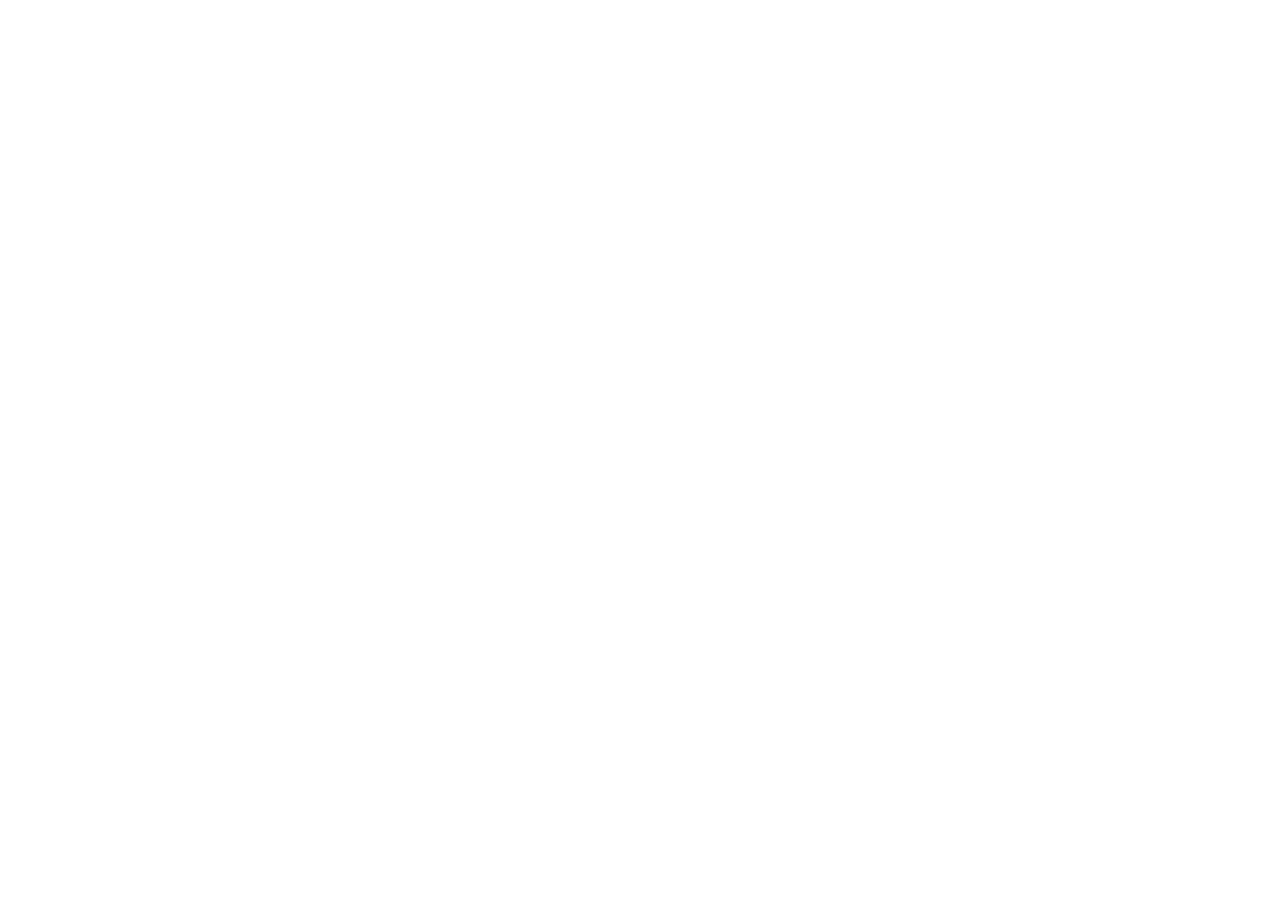
==== commit 265dc525: "Update index.html" ====
--- a/angular2-semantic-ui-demo/index.html
+++ b/angular2-semantic-ui-demo/index.html
@@ -1,25 +1,27 @@
-<!DOCTYPE html>
-<html>
+<!doctype html>
+<html lang="en">
 
 <head>
-  <title>Angular2 Semantic-ui Components Demo</title>
-  <meta charset=UTF-8>
-  <meta name=viewport content="width=device-width,initial-scale=1">
+  <meta charset="utf-8">
+  <title>Angular2 Semantic-UI Components Demo</title>
   <base href="/angular2-semantic-ui-demo/">
-  <link href="vendor.df4ca7ea40d51f47fa9c.css" rel="stylesheet">
+  <meta name="viewport" content="width=device-width,initial-scale=1">
+  <link rel="icon" type="image/x-icon" href="favicon.ico">
+  <link href="styles.f992f4573665e36b9948.bundle.css" rel="stylesheet" />
 </head>
 
 <body>
   <lsu-demo>
-    <div class="ui segment" style=height:100%>
+    <div class="ui segment" style="height: 100%; border-radius:0">
       <div class="ui active inverted dimmer">
-        <div class="ui text large loader">Loading</div>
+        <div class="ui text large loader"></div>
       </div>
     </div>
   </lsu-demo>
-  <script type="text/javascript" src="polyfills.df4ca7ea40d51f47fa9c.js"></script>
-  <script type="text/javascript" src="vendor.df4ca7ea40d51f47fa9c.js"></script>
-  <script type="text/javascript" src="app.c2a97d720e5f9ba59593.js"></script>
+  <script type="text/javascript" src="inline.f32e0ee2c6a923f31ea4.bundle.js"></script>
+  <script type="text/javascript" src="polyfills.0963b44a58b5526cfab7.bundle.js"></script>
+  <script type="text/javascript" src="scripts.70b9bec18cbbdc114899.bundle.js"></script>
+  <script type="text/javascript" src="main.e97ee5db9000163d6405.bundle.js"></script>
 </body>
 
-</html>+</html>
